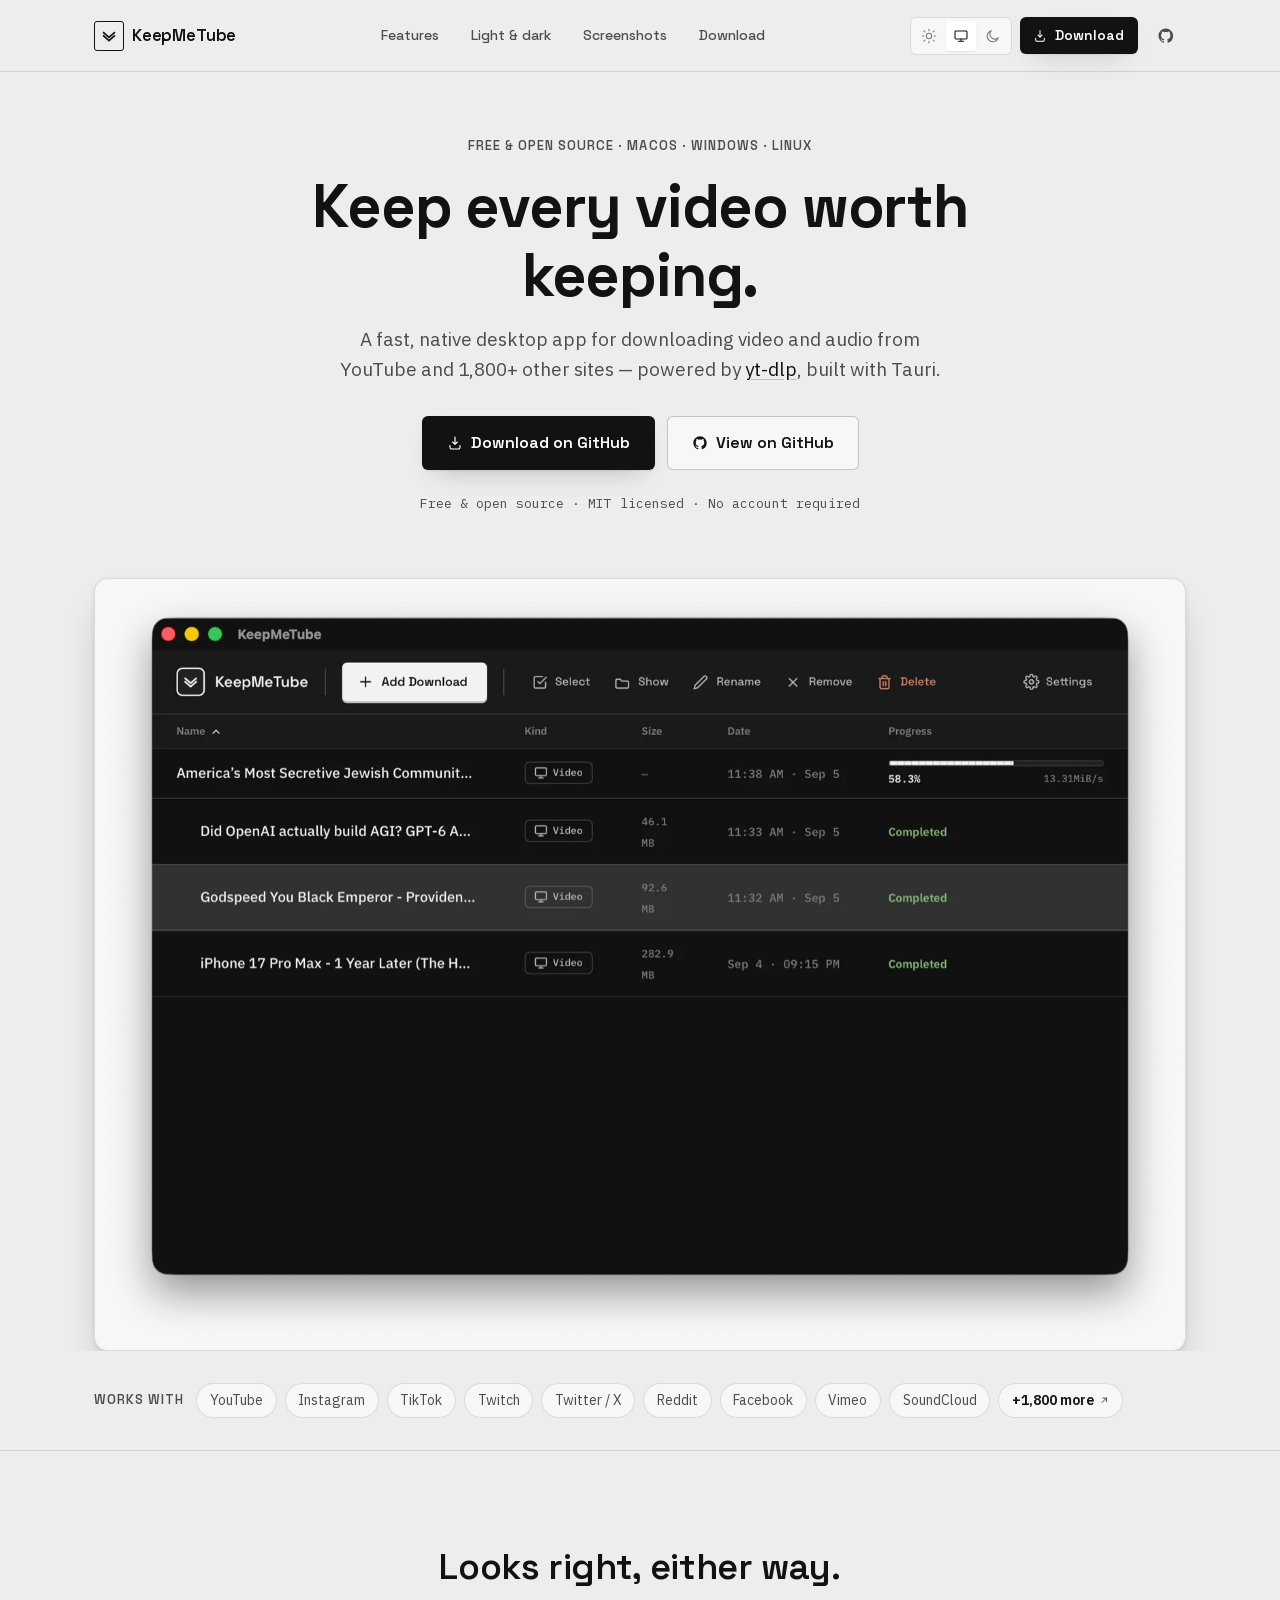
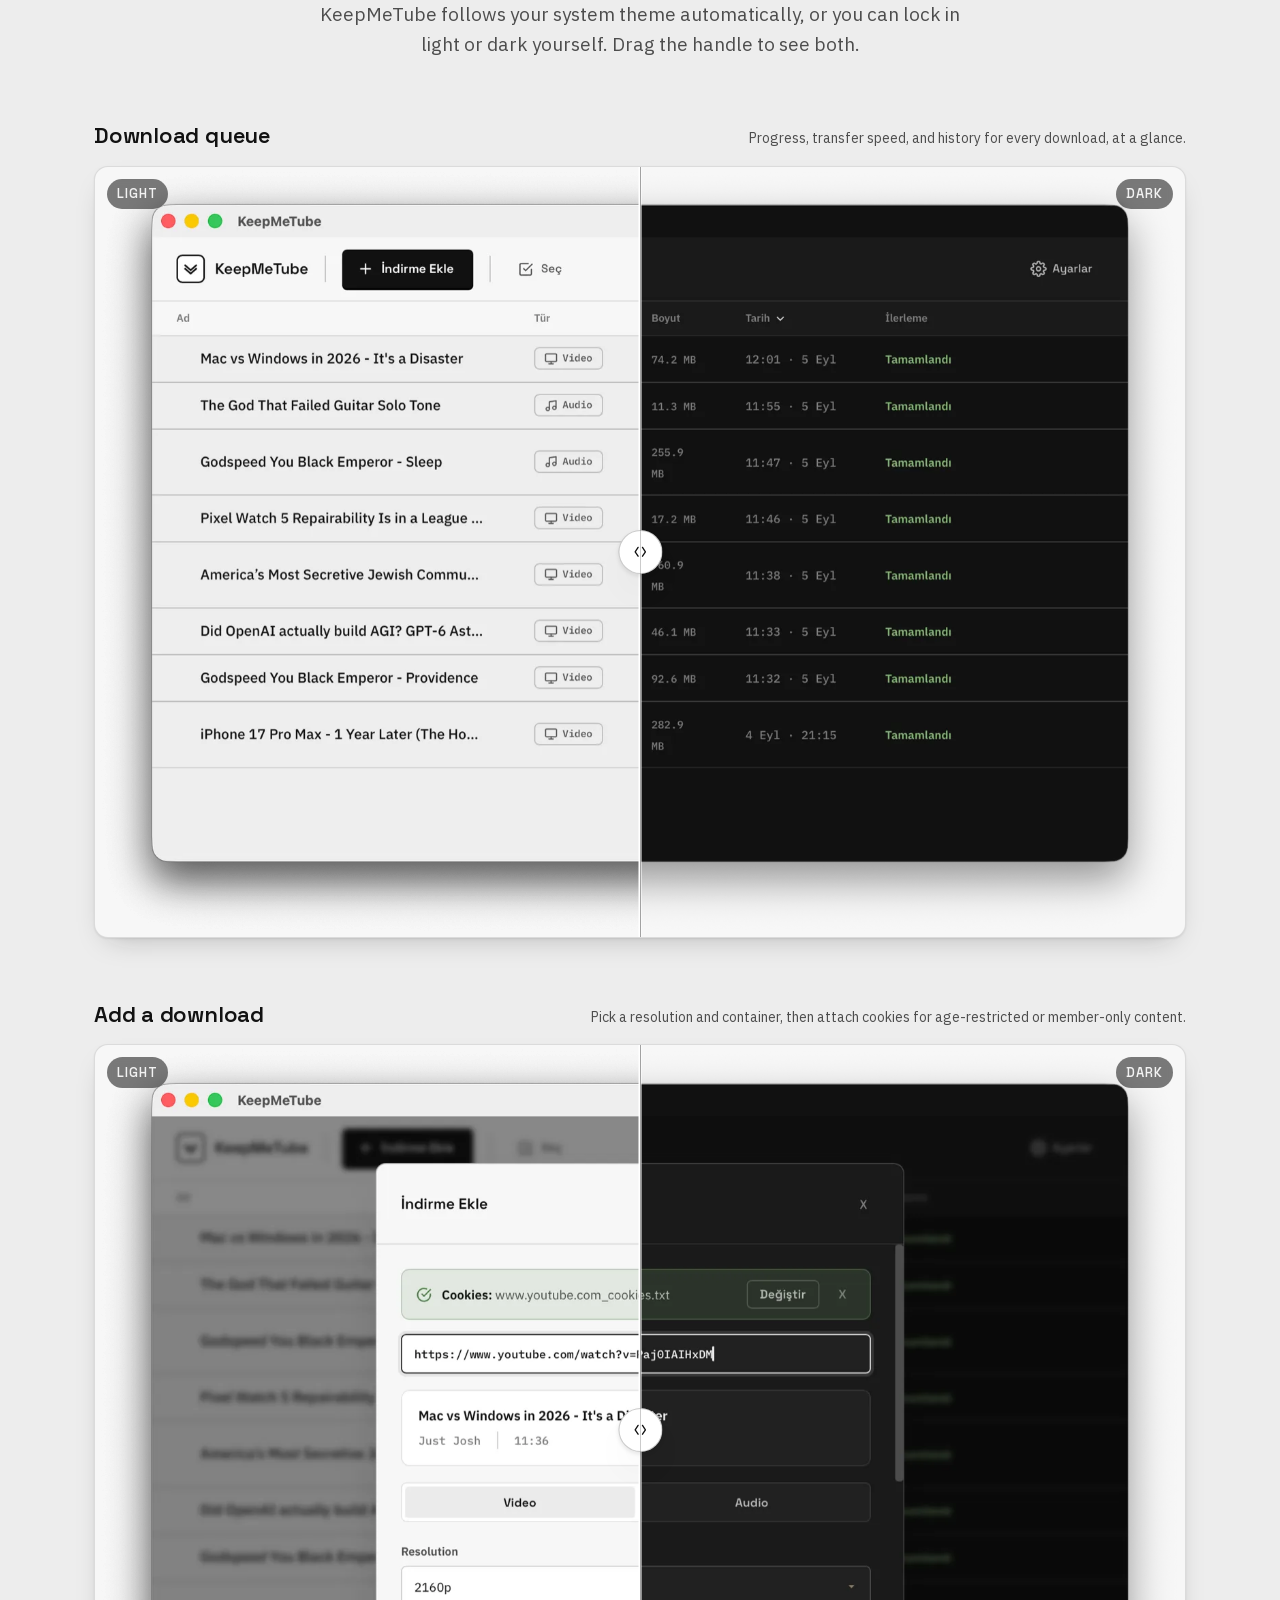
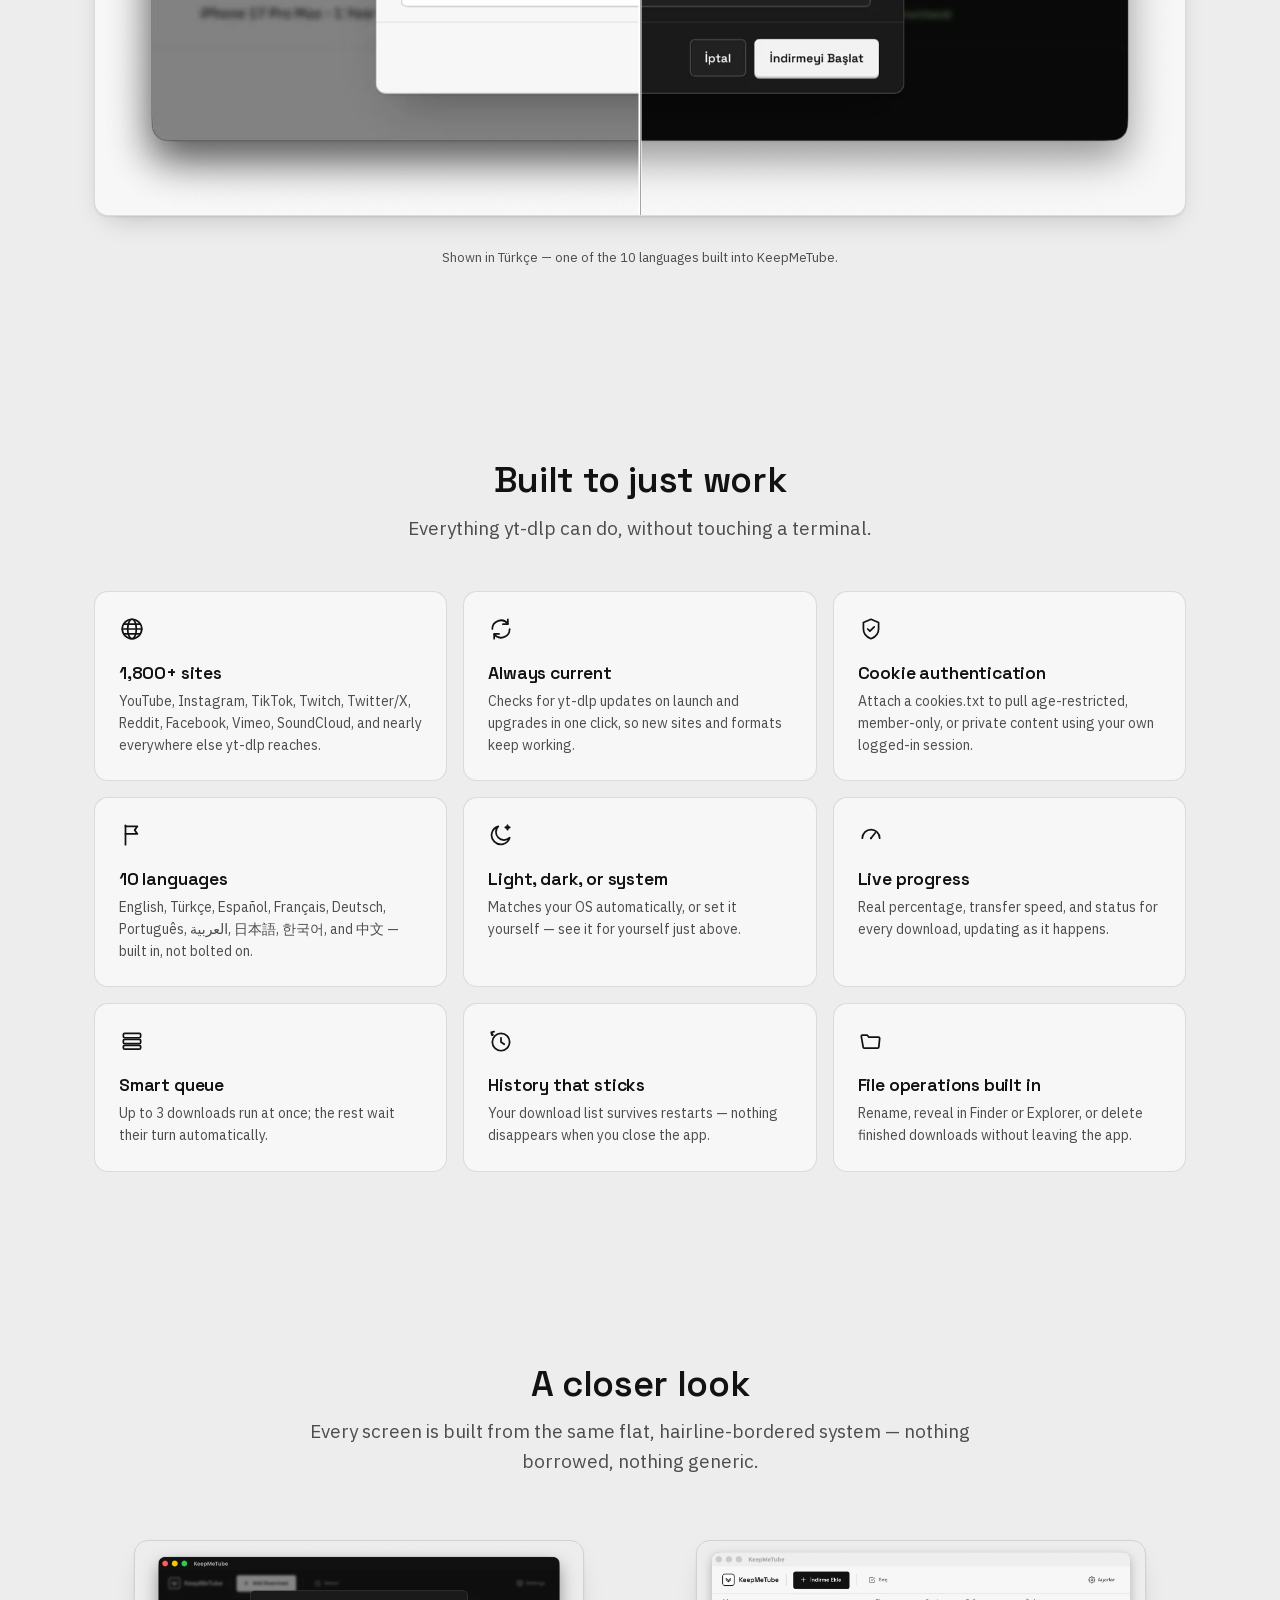
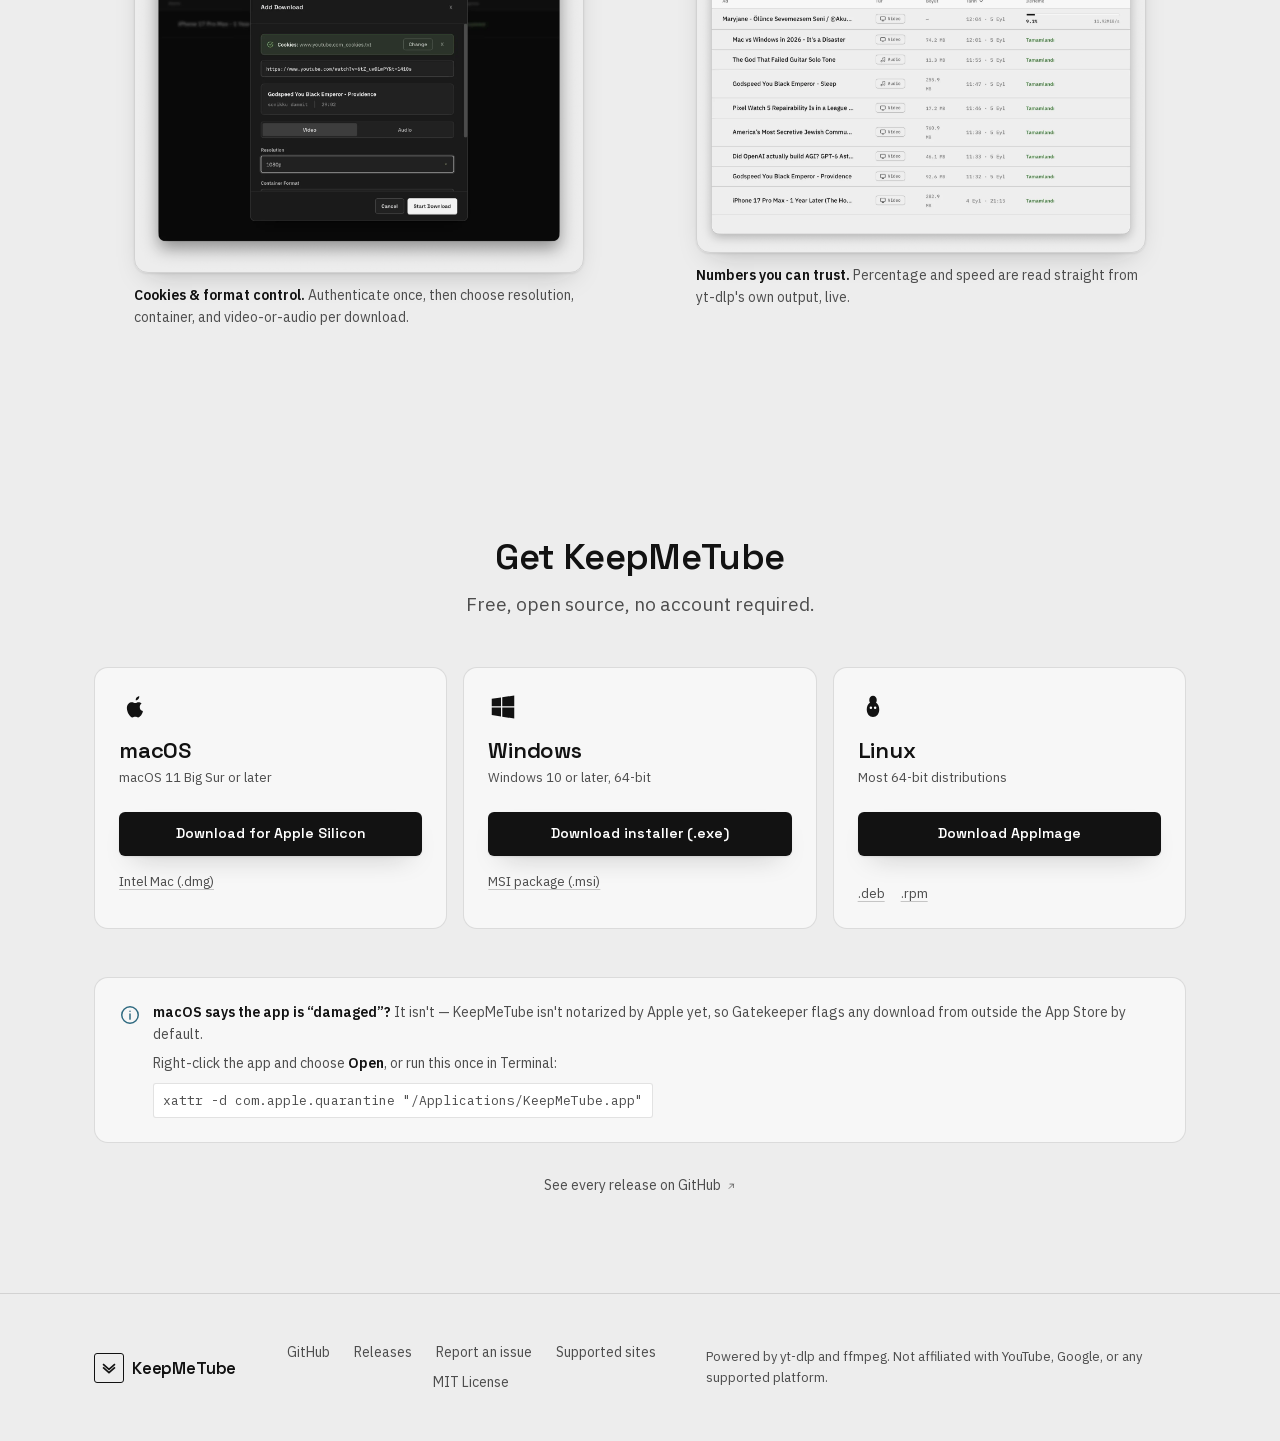
==== index.html @ d5114c1c "Initial KeepMeTube marketing site Static landing page for the KeepMeTube desktop app: interactive li" ====
<!doctype html>
<html lang="en">
<head>
<meta charset="UTF-8">
<meta name="viewport" content="width=device-width, initial-scale=1">
<title>KeepMeTube — Keep Every Video Worth Keeping</title>
<meta name="description" content="A free, open-source desktop app for downloading video and audio from YouTube and 1,800+ other sites. Fast and native on macOS, Windows, and Linux — powered by yt-dlp.">
<meta name="theme-color" content="#ededed" id="theme-color-meta">

<link rel="icon" href="favicon.svg" type="image/svg+xml">
<link rel="icon" href="assets/favicon-32.png" sizes="32x32" type="image/png">
<link rel="apple-touch-icon" href="assets/apple-touch-icon.png">

<meta property="og:title" content="KeepMeTube — Keep every video worth keeping">
<meta property="og:description" content="A free, open-source desktop app for downloading video and audio from YouTube and 1,800+ other sites. macOS, Windows, and Linux.">
<meta property="og:type" content="website">
<meta property="og:image" content="assets/screenshots/list-dark-en.png">
<meta name="twitter:card" content="summary_large_image">

<link rel="preload" href="fonts/SpaceGrotesk-variable-latin.woff2" as="font" type="font/woff2" crossorigin>
<link rel="preload" href="fonts/IBMPlexSans-variable-latin.woff2" as="font" type="font/woff2" crossorigin>
<link rel="stylesheet" href="css/fonts.css">
<link rel="stylesheet" href="css/style.css">
</head>
<body>

<svg aria-hidden="true" style="position:absolute; width:0; height:0; overflow:hidden;" xmlns="http://www.w3.org/2000/svg">
<defs>
<symbol id="icon-logo" viewBox="0 0 48 48" fill="none" stroke="currentColor" stroke-width="5" stroke-linecap="square" stroke-linejoin="miter">
  <path d="M8 14 L24 28 L40 14"/>
  <path d="M8 24 L24 38 L40 24"/>
</symbol>
<symbol id="icon-download" viewBox="0 0 24 24" fill="none" stroke="currentColor" stroke-width="1.75" stroke-linecap="round" stroke-linejoin="round">
  <path d="M12 3v11m0 0-3.5-3.5M12 14l3.5-3.5"/>
  <path d="M4.5 16v2.5A2.5 2.5 0 0 0 7 21h10a2.5 2.5 0 0 0 2.5-2.5V16"/>
</symbol>
<symbol id="icon-github" viewBox="0 0 24 24" fill="currentColor">
  <path fill-rule="evenodd" clip-rule="evenodd" d="M12 2C6.477 2 2 6.484 2 12.017c0 4.425 2.865 8.18 6.839 9.504.5.092.682-.217.682-.483 0-.237-.008-.868-.013-1.703-2.782.605-3.369-1.343-3.369-1.343-.454-1.158-1.11-1.466-1.11-1.466-.908-.62.069-.608.069-.608 1.003.07 1.531 1.032 1.531 1.032.892 1.53 2.341 1.088 2.91.833.092-.647.35-1.088.636-1.339-2.221-.253-4.555-1.113-4.555-4.951 0-1.093.39-1.988 1.029-2.688-.103-.253-.446-1.272.098-2.65 0 0 .84-.27 2.75 1.026A9.564 9.564 0 0 1 12 6.844c.85.004 1.705.115 2.504.337 1.909-1.296 2.747-1.027 2.747-1.027.546 1.379.202 2.398.1 2.651.64.7 1.028 1.595 1.028 2.688 0 3.848-2.339 4.695-4.566 4.943.359.309.678.919.678 1.852 0 1.336-.012 2.415-.012 2.743 0 .268.18.58.688.482A10.02 10.02 0 0 0 22 12.017C22 6.484 17.522 2 12 2Z"/>
</symbol>
<symbol id="icon-globe" viewBox="0 0 24 24" fill="none" stroke="currentColor" stroke-width="1.6" stroke-linecap="round">
  <circle cx="12" cy="12" r="9"/>
  <ellipse cx="12" cy="12" rx="4" ry="9"/>
  <path d="M3 12h18M4.5 7.5h15M4.5 16.5h15"/>
</symbol>
<symbol id="icon-refresh" viewBox="0 0 24 24" fill="none" stroke="currentColor" stroke-width="1.6" stroke-linecap="round" stroke-linejoin="round">
  <path d="M4 12a8 8 0 0 1 14.3-4.9"/>
  <path d="M20 12a8 8 0 0 1-14.3 4.9"/>
  <path d="M18.3 3v4.5h-4.5"/>
  <path d="M5.7 21v-4.5h4.5"/>
</symbol>
<symbol id="icon-shield" viewBox="0 0 24 24" fill="none" stroke="currentColor" stroke-width="1.6" stroke-linejoin="round" stroke-linecap="round">
  <path d="M12 3l7 3v6c0 4.5-3 7.5-7 9-4-1.5-7-4.5-7-9V6l7-3Z"/>
  <path d="M9 12l2 2 4-4"/>
</symbol>
<symbol id="icon-flag" viewBox="0 0 24 24" fill="none" stroke="currentColor" stroke-width="1.6" stroke-linecap="round" stroke-linejoin="round">
  <path d="M6 3v18"/>
  <path d="M6 4h11l-2.5 3.5L17 11H6"/>
</symbol>
<symbol id="icon-moon-stars" viewBox="0 0 24 24" fill="none" stroke="currentColor" stroke-width="1.6" stroke-linejoin="round" stroke-linecap="round">
  <path d="M20 14.5A8.5 8.5 0 1 1 9.5 4a6.5 6.5 0 0 0 10.5 10.5Z"/>
  <path d="M18 3l.6 1.4L20 5l-1.4.6L18 7l-.6-1.4L16 5l1.4-.6L18 3Z"/>
</symbol>
<symbol id="icon-gauge" viewBox="0 0 24 24" fill="none" stroke="currentColor" stroke-width="1.6" stroke-linecap="round" stroke-linejoin="round">
  <path d="M4 15a8 8 0 1 1 16 0"/>
  <path d="M12 15l4-5"/>
  <circle cx="12" cy="15" r="1" fill="currentColor" stroke="none"/>
</symbol>
<symbol id="icon-stack" viewBox="0 0 24 24" fill="none" stroke="currentColor" stroke-width="1.6" stroke-linejoin="round">
  <rect x="4" y="5" width="16" height="4" rx="1.3"/>
  <rect x="4" y="10.5" width="16" height="4" rx="1.3"/>
  <rect x="4" y="16" width="16" height="3.5" rx="1.3"/>
</symbol>
<symbol id="icon-history" viewBox="0 0 24 24" fill="none" stroke="currentColor" stroke-width="1.6" stroke-linecap="round" stroke-linejoin="round">
  <circle cx="12" cy="13" r="8"/>
  <path d="M12 9v4l3 2"/>
  <path d="M4.5 6.5 3 4m0 0 2.6-.6M3 4l.6 2.6"/>
</symbol>
<symbol id="icon-folder" viewBox="0 0 24 24" fill="none" stroke="currentColor" stroke-width="1.6" stroke-linejoin="round" stroke-linecap="round">
  <path d="M3 7.5a1 1 0 0 1 1-1h4.4l1.6 2H19a1 1 0 0 1 1 1.1l-.8 8.1a1 1 0 0 1-1 .9H5.8a1 1 0 0 1-1-.9L3 7.5Z"/>
</symbol>
<symbol id="icon-sun" viewBox="0 0 24 24" fill="none" stroke="currentColor" stroke-width="1.6" stroke-linecap="round">
  <circle cx="12" cy="12" r="4"/>
  <path d="M12 2v2.2M12 19.8V22M4.2 4.2l1.5 1.5M18.3 18.3l1.5 1.5M2 12h2.2M19.8 12H22M4.2 19.8l1.5-1.5M18.3 5.7l1.5-1.5"/>
</symbol>
<symbol id="icon-monitor" viewBox="0 0 24 24" fill="none" stroke="currentColor" stroke-width="1.6" stroke-linecap="round" stroke-linejoin="round">
  <rect x="3" y="4.5" width="18" height="12" rx="1.4"/>
  <path d="M8 20h8M12 16.5V20"/>
</symbol>
<symbol id="icon-moon" viewBox="0 0 24 24" fill="none" stroke="currentColor" stroke-width="1.6" stroke-linejoin="round">
  <path d="M20 14.5A8.5 8.5 0 1 1 9.5 4a6.5 6.5 0 0 0 10.5 10.5Z"/>
</symbol>
<symbol id="icon-menu" viewBox="0 0 24 24" fill="none" stroke="currentColor" stroke-width="1.6" stroke-linecap="round">
  <path d="M4 7h16M4 12h16M4 17h16"/>
</symbol>
<symbol id="icon-close" viewBox="0 0 24 24" fill="none" stroke="currentColor" stroke-width="1.6" stroke-linecap="round">
  <path d="M6 6l12 12M18 6 6 18"/>
</symbol>
<symbol id="icon-info" viewBox="0 0 24 24" fill="none" stroke="currentColor" stroke-width="1.6" stroke-linecap="round">
  <circle cx="12" cy="12" r="9"/>
  <path d="M12 11v5.5M12 7.8v.01"/>
</symbol>
<symbol id="icon-apple" viewBox="0 0 24 24" fill="currentColor">
  <path d="M15.6 8.1c-1 0-1.9.6-2.6.6-.7 0-1.7-.6-2.7-.6-1.9 0-4 1.6-4 4.7 0 3.5 2.6 7.5 4.4 7.5.8 0 1.2-.5 2.3-.5s1.4.5 2.3.5c1.5 0 3.8-3.1 3.8-5.1-1.6-.4-2.5-1.7-2.5-3.3 0-1.3.8-2.4 1.5-2.8-.7-.7-1.6-1-2.5-1Z"/>
  <path d="M14.1 4.4c.5-.6 1.4-1.1 2.1-1.1.1.9-.2 1.7-.7 2.3-.5.6-1.4 1.1-2.1 1-.1-.8.2-1.6.7-2.2Z"/>
</symbol>
<symbol id="icon-windows" viewBox="0 0 24 24" fill="currentColor">
  <path d="M3 5.4 10.4 4.3V11.3H3zM11.4 4.2 21 2.8V11.3H11.4zM3 12.3H10.4V19.5L3 18.4zM11.4 12.3H21V21.2L11.4 19.8Z"/>
</symbol>
<symbol id="icon-linux" viewBox="0 0 24 24" fill="currentColor">
  <path d="M12 3c-1.7 0-3 1.5-3 3.3 0 .8.2 1.5.6 2.1C8.1 9.4 7 11.5 7 14c0 3.6 2.2 6 5 6s5-2.4 5-6c0-2.5-1.1-4.6-2.6-5.6.4-.6.6-1.3.6-2.1C15 4.5 13.7 3 12 3Z"/>
  <circle cx="10.3" cy="12.6" r="1" fill="var(--bg-2)"/>
  <circle cx="13.7" cy="12.6" r="1" fill="var(--bg-2)"/>
</symbol>
<symbol id="icon-external" viewBox="0 0 24 24" fill="none" stroke="currentColor" stroke-width="1.7" stroke-linecap="round" stroke-linejoin="round">
  <path d="M7 17 17 7"/>
  <path d="M9 7h8v8"/>
</symbol>
<symbol id="icon-arrow-right" viewBox="0 0 24 24" fill="none" stroke="currentColor" stroke-width="1.7" stroke-linecap="round" stroke-linejoin="round">
  <path d="M4 12h16M13 6l6 6-6 6"/>
</symbol>
<symbol id="icon-drag" viewBox="0 0 24 24" fill="none" stroke="currentColor" stroke-width="1.8" stroke-linecap="round" stroke-linejoin="round">
  <path d="M9 6 5 12l4 6M15 6l4 6-4 6"/>
</symbol>
</defs>
</svg>

<a class="skip-link" href="#main">Skip to content</a>

<header class="site-header">
  <div class="wrap site-header__inner">
    <a href="#top" class="brand">
      <span class="logo-mark" aria-hidden="true"><svg class="icon"><use href="#icon-logo"></use></svg></span>
      <span class="brand-wordmark">KeepMeTube</span>
    </a>

    <nav class="site-nav" aria-label="Primary">
      <a href="#features">Features</a>
      <a href="#compare">Light &amp; dark</a>
      <a href="#screenshots">Screenshots</a>
      <a href="#download">Download</a>
    </nav>

    <div class="header-actions">
      <div class="theme-switch header-theme-switch" role="radiogroup" aria-label="Theme" data-theme-switch>
        <button type="button" role="radio" data-theme-choice="light" aria-label="Light theme" aria-checked="false"><svg class="icon" aria-hidden="true"><use href="#icon-sun"></use></svg></button>
        <button type="button" role="radio" data-theme-choice="system" aria-label="Match system theme" aria-checked="false"><svg class="icon" aria-hidden="true"><use href="#icon-monitor"></use></svg></button>
        <button type="button" role="radio" data-theme-choice="dark" aria-label="Dark theme" aria-checked="false"><svg class="icon" aria-hidden="true"><use href="#icon-moon"></use></svg></button>
      </div>

      <a href="https://github.com/Tetracon05/KeepMeTube/releases/latest" class="btn btn--primary btn--sm nav-download" data-download-cta>
        <svg class="icon" aria-hidden="true"><use href="#icon-download"></use></svg>
        <span>Download</span>
      </a>

      <a href="https://github.com/Tetracon05/KeepMeTube" class="icon-btn nav-github" aria-label="View source on GitHub">
        <svg class="icon" aria-hidden="true"><use href="#icon-github"></use></svg>
      </a>

      <button type="button" class="icon-btn menu-toggle" data-menu-toggle aria-expanded="false" aria-controls="mobile-nav" aria-label="Open menu">
        <svg class="icon" aria-hidden="true"><use href="#icon-menu"></use></svg>
      </button>
    </div>
  </div>
</header>

<div class="mobile-nav" id="mobile-nav" data-mobile-nav hidden>
  <a href="#features">Features</a>
  <a href="#compare">Light &amp; dark</a>
  <a href="#screenshots">Screenshots</a>
  <a href="#download">Download</a>
  <a href="https://github.com/Tetracon05/KeepMeTube">GitHub</a>
  <div class="theme-switch mobile-nav__theme-switch" role="radiogroup" aria-label="Theme" data-theme-switch>
    <button type="button" role="radio" data-theme-choice="light" aria-label="Light theme" aria-checked="false"><svg class="icon" aria-hidden="true"><use href="#icon-sun"></use></svg></button>
    <button type="button" role="radio" data-theme-choice="system" aria-label="Match system theme" aria-checked="false"><svg class="icon" aria-hidden="true"><use href="#icon-monitor"></use></svg></button>
    <button type="button" role="radio" data-theme-choice="dark" aria-label="Dark theme" aria-checked="false"><svg class="icon" aria-hidden="true"><use href="#icon-moon"></use></svg></button>
  </div>
</div>

<main id="main">

  <section class="hero" id="top">
    <div class="wrap hero__inner">
      <p class="eyebrow">Free &amp; open source · macOS · Windows · Linux</p>
      <h1>Keep every video worth keeping.</h1>
      <p class="hero__lead">A fast, native desktop app for downloading video and audio from YouTube and 1,800+ other sites — powered by <a href="https://github.com/yt-dlp/yt-dlp">yt-dlp</a>, built with Tauri.</p>
      <div class="hero__ctas">
        <a href="https://github.com/Tetracon05/KeepMeTube/releases/latest" class="btn btn--primary btn--lg" data-download-cta>
          <svg class="icon" aria-hidden="true"><use href="#icon-download"></use></svg>
          <span data-download-label>Download for Mac</span>
        </a>
        <a href="https://github.com/Tetracon05/KeepMeTube" class="btn btn--ghost btn--lg">
          <svg class="icon" aria-hidden="true"><use href="#icon-github"></use></svg>
          View on GitHub
        </a>
      </div>
      <p class="hero__meta"><span data-version-badge>Free &amp; open source</span> · MIT licensed · No account required</p>
    </div>

    <div class="hero__shot wrap">
      <figure class="shot-frame reveal">
        <picture>
          <source srcset="assets/screenshots/list-dark-en.webp" type="image/webp">
          <img src="assets/screenshots/list-dark-en.png" alt="KeepMeTube download manager showing a list of completed and in-progress downloads with size, date, and progress columns" width="1600" height="1131" loading="eager">
        </picture>
      </figure>
    </div>
  </section>

  <section class="platform-strip" aria-label="Supported platforms">
    <div class="wrap platform-strip__inner">
      <p class="platform-strip__label">Works with</p>
      <ul class="platform-pills">
        <li>YouTube</li>
        <li>Instagram</li>
        <li>TikTok</li>
        <li>Twitch</li>
        <li>Twitter&nbsp;/&nbsp;X</li>
        <li>Reddit</li>
        <li>Facebook</li>
        <li>Vimeo</li>
        <li>SoundCloud</li>
        <li><a href="https://github.com/yt-dlp/yt-dlp/blob/master/supportedsites.md">+1,800 more<svg class="icon icon--xs" aria-hidden="true"><use href="#icon-external"></use></svg></a></li>
      </ul>
    </div>
  </section>

  <section class="compare-section" id="compare">
    <div class="wrap">
      <h2>Looks right, either way.</h2>
      <p class="section-lead">KeepMeTube follows your system theme automatically, or you can lock in light or dark yourself. Drag the handle to see both.</p>

      <div class="compare-block reveal">
        <div class="compare-block__head">
          <h3>Download queue</h3>
          <p>Progress, transfer speed, and history for every download, at a glance.</p>
        </div>
        <div class="compare" data-compare>
          <div class="compare__frame" data-compare-frame style="aspect-ratio: 1600 / 1131;">
            <picture>
              <source srcset="assets/screenshots/queue-dark.webp" type="image/webp">
              <img class="compare__img" src="assets/screenshots/queue-dark.png" alt="KeepMeTube download queue in dark mode" width="1600" height="1131" loading="lazy">
            </picture>
            <picture>
              <source srcset="assets/screenshots/queue-light.webp" type="image/webp">
              <img class="compare__img compare__img--top" src="assets/screenshots/queue-light.png" alt="The same download queue in light mode" width="1600" height="1131" loading="lazy">
            </picture>
            <span class="compare__tag compare__tag--left" aria-hidden="true">Light</span>
            <span class="compare__tag compare__tag--right" aria-hidden="true">Dark</span>
            <div class="compare__handle" data-compare-handle role="slider" tabindex="0"
                 aria-label="Drag to compare light and dark mode for the download queue"
                 aria-valuemin="0" aria-valuemax="100" aria-valuenow="50" aria-orientation="horizontal">
              <span class="compare__grip"><svg class="icon" aria-hidden="true"><use href="#icon-drag"></use></svg></span>
            </div>
          </div>
        </div>
      </div>

      <div class="compare-block reveal">
        <div class="compare-block__head">
          <h3>Add a download</h3>
          <p>Pick a resolution and container, then attach cookies for age-restricted or member-only content.</p>
        </div>
        <div class="compare" data-compare>
          <div class="compare__frame" data-compare-frame style="aspect-ratio: 1600 / 1131;">
            <picture>
              <source srcset="assets/screenshots/modal-dark.webp" type="image/webp">
              <img class="compare__img" src="assets/screenshots/modal-dark.png" alt="KeepMeTube add-download dialog in dark mode, with cookie authentication and resolution controls" width="1600" height="1131" loading="lazy">
            </picture>
            <picture>
              <source srcset="assets/screenshots/modal-light.webp" type="image/webp">
              <img class="compare__img compare__img--top" src="assets/screenshots/modal-light.png" alt="The same add-download dialog in light mode" width="1600" height="1131" loading="lazy">
            </picture>
            <span class="compare__tag compare__tag--left" aria-hidden="true">Light</span>
            <span class="compare__tag compare__tag--right" aria-hidden="true">Dark</span>
            <div class="compare__handle" data-compare-handle role="slider" tabindex="0"
                 aria-label="Drag to compare light and dark mode for the add-download dialog"
                 aria-valuemin="0" aria-valuemax="100" aria-valuenow="50" aria-orientation="horizontal">
              <span class="compare__grip"><svg class="icon" aria-hidden="true"><use href="#icon-drag"></use></svg></span>
            </div>
          </div>
        </div>
      </div>

      <p class="compare-note">Shown in Türkçe — one of the 10 languages built into KeepMeTube.</p>
    </div>
  </section>

  <section class="features" id="features">
    <div class="wrap">
      <h2>Built to just work</h2>
      <p class="section-lead">Everything yt-dlp can do, without touching a terminal.</p>

      <ul class="feature-grid">
        <li class="feature-card">
          <svg class="icon icon--feature" aria-hidden="true"><use href="#icon-globe"></use></svg>
          <h3>1,800+ sites</h3>
          <p>YouTube, Instagram, TikTok, Twitch, Twitter/X, Reddit, Facebook, Vimeo, SoundCloud, and nearly everywhere else yt-dlp reaches.</p>
        </li>
        <li class="feature-card">
          <svg class="icon icon--feature" aria-hidden="true"><use href="#icon-refresh"></use></svg>
          <h3>Always current</h3>
          <p>Checks for yt-dlp updates on launch and upgrades in one click, so new sites and formats keep working.</p>
        </li>
        <li class="feature-card">
          <svg class="icon icon--feature" aria-hidden="true"><use href="#icon-shield"></use></svg>
          <h3>Cookie authentication</h3>
          <p>Attach a cookies.txt to pull age-restricted, member-only, or private content using your own logged-in session.</p>
        </li>
        <li class="feature-card">
          <svg class="icon icon--feature" aria-hidden="true"><use href="#icon-flag"></use></svg>
          <h3>10 languages</h3>
          <p>English, Türkçe, Español, Français, Deutsch, Português, العربية, 日本語, 한국어, and 中文 — built in, not bolted on.</p>
        </li>
        <li class="feature-card">
          <svg class="icon icon--feature" aria-hidden="true"><use href="#icon-moon-stars"></use></svg>
          <h3>Light, dark, or system</h3>
          <p>Matches your OS automatically, or set it yourself — see it for yourself just above.</p>
        </li>
        <li class="feature-card">
          <svg class="icon icon--feature" aria-hidden="true"><use href="#icon-gauge"></use></svg>
          <h3>Live progress</h3>
          <p>Real percentage, transfer speed, and status for every download, updating as it happens.</p>
        </li>
        <li class="feature-card">
          <svg class="icon icon--feature" aria-hidden="true"><use href="#icon-stack"></use></svg>
          <h3>Smart queue</h3>
          <p>Up to 3 downloads run at once; the rest wait their turn automatically.</p>
        </li>
        <li class="feature-card">
          <svg class="icon icon--feature" aria-hidden="true"><use href="#icon-history"></use></svg>
          <h3>History that sticks</h3>
          <p>Your download list survives restarts — nothing disappears when you close the app.</p>
        </li>
        <li class="feature-card">
          <svg class="icon icon--feature" aria-hidden="true"><use href="#icon-folder"></use></svg>
          <h3>File operations built in</h3>
          <p>Rename, reveal in Finder or Explorer, or delete finished downloads without leaving the app.</p>
        </li>
      </ul>
    </div>
  </section>

  <section class="showcase" id="screenshots">
    <div class="wrap">
      <h2>A closer look</h2>
      <p class="section-lead">Every screen is built from the same flat, hairline-bordered system — nothing borrowed, nothing generic.</p>

      <div class="showcase-grid">
        <figure class="showcase-item reveal">
          <picture>
            <source srcset="assets/screenshots/modal-dark-en.webp" type="image/webp">
            <img src="assets/screenshots/modal-dark-en.png" alt="Add Download dialog in English and dark mode, showing a connected cookies.txt file and a 1080p resolution selector" width="1600" height="1183" loading="lazy">
          </picture>
          <figcaption><strong>Cookies &amp; format control.</strong> Authenticate once, then choose resolution, container, and video-or-audio per download.</figcaption>
        </figure>
        <figure class="showcase-item reveal">
          <picture>
            <source srcset="assets/screenshots/progress-light.webp" type="image/webp">
            <img src="assets/screenshots/progress-light.png" alt="Download list in light mode with an active download at 9.1 percent and a transfer speed of 11.92 MiB per second" width="1600" height="1111" loading="lazy">
          </picture>
          <figcaption><strong>Numbers you can trust.</strong> Percentage and speed are read straight from yt-dlp's own output, live.</figcaption>
        </figure>
      </div>
    </div>
  </section>

  <section class="download" id="download">
    <div class="wrap">
      <h2>Get KeepMeTube</h2>
      <p class="section-lead"><span data-version-badge-2>Free, open source, no account required.</span></p>

      <div class="platform-cards">
        <div class="platform-card">
          <svg class="icon icon--platform" aria-hidden="true"><use href="#icon-apple"></use></svg>
          <h3>macOS</h3>
          <p class="platform-card__req">macOS 11 Big Sur or later</p>
          <a class="btn btn--primary" data-asset="mac-primary" href="https://github.com/Tetracon05/KeepMeTube/releases/latest">
            <span data-asset-label>Download for Apple Silicon</span>
          </a>
          <a class="platform-card__alt" data-asset="mac-secondary" href="https://github.com/Tetracon05/KeepMeTube/releases/latest">Intel Mac (.dmg)</a>
        </div>

        <div class="platform-card">
          <svg class="icon icon--platform" aria-hidden="true"><use href="#icon-windows"></use></svg>
          <h3>Windows</h3>
          <p class="platform-card__req">Windows 10 or later, 64-bit</p>
          <a class="btn btn--primary" data-asset="win-primary" href="https://github.com/Tetracon05/KeepMeTube/releases/latest">
            <span data-asset-label>Download installer (.exe)</span>
          </a>
          <a class="platform-card__alt" data-asset="win-secondary" href="https://github.com/Tetracon05/KeepMeTube/releases/latest">MSI package (.msi)</a>
        </div>

        <div class="platform-card">
          <svg class="icon icon--platform" aria-hidden="true"><use href="#icon-linux"></use></svg>
          <h3>Linux</h3>
          <p class="platform-card__req">Most 64-bit distributions</p>
          <a class="btn btn--primary" data-asset="linux-primary" href="https://github.com/Tetracon05/KeepMeTube/releases/latest">
            <span data-asset-label>Download AppImage</span>
          </a>
          <span class="platform-card__alt-row">
            <a class="platform-card__alt" data-asset="linux-secondary" href="https://github.com/Tetracon05/KeepMeTube/releases/latest">.deb</a>
            <a class="platform-card__alt" data-asset="linux-tertiary" href="https://github.com/Tetracon05/KeepMeTube/releases/latest">.rpm</a>
          </span>
        </div>
      </div>

      <div class="callout">
        <svg class="icon" aria-hidden="true"><use href="#icon-info"></use></svg>
        <div>
          <p><strong>macOS says the app is “damaged”?</strong> It isn't — KeepMeTube isn't notarized by Apple yet, so Gatekeeper flags any download from outside the App Store by default.</p>
          <p>Right-click the app and choose <strong>Open</strong>, or run this once in Terminal:</p>
          <code>xattr -d com.apple.quarantine "/Applications/KeepMeTube.app"</code>
        </div>
      </div>

      <p class="download-fallback"><a href="https://github.com/Tetracon05/KeepMeTube/releases">See every release on GitHub<svg class="icon icon--xs" aria-hidden="true"><use href="#icon-external"></use></svg></a></p>
    </div>
  </section>

</main>

<footer class="site-footer">
  <div class="wrap footer__inner">
    <a href="#top" class="brand footer__brand">
      <span class="logo-mark" aria-hidden="true"><svg class="icon"><use href="#icon-logo"></use></svg></span>
      <span class="brand-wordmark">KeepMeTube</span>
    </a>
    <nav class="footer__links" aria-label="Footer">
      <a href="https://github.com/Tetracon05/KeepMeTube">GitHub</a>
      <a href="https://github.com/Tetracon05/KeepMeTube/releases">Releases</a>
      <a href="https://github.com/Tetracon05/KeepMeTube/issues">Report an issue</a>
      <a href="https://github.com/yt-dlp/yt-dlp/blob/master/supportedsites.md">Supported sites</a>
      <a href="https://github.com/Tetracon05/KeepMeTube/blob/main/LICENSE">MIT License</a>
    </nav>
    <p class="footer__fine">Powered by yt-dlp and ffmpeg. Not affiliated with YouTube, Google, or any supported platform.</p>
  </div>
</footer>

<script src="js/main.js"></script>
</body>
</html>
---- css/fonts.css ----
@font-face {
  font-family: 'Space Grotesk';
  font-style: normal;
  font-weight: 500;
  font-display: swap;
  src: url('../fonts/SpaceGrotesk-variable-latin-ext.woff2') format('woff2');
  unicode-range: U+0100-02BA, U+02BD-02C5, U+02C7-02CC, U+02CE-02D7, U+02DD-02FF, U+0304, U+0308, U+0329, U+1D00-1DBF, U+1E00-1E9F, U+1EF2-1EFF, U+2020, U+20A0-20AB, U+20AD-20C0, U+2113, U+2C60-2C7F, U+A720-A7FF;
}

@font-face {
  font-family: 'Space Grotesk';
  font-style: normal;
  font-weight: 500;
  font-display: swap;
  src: url('../fonts/SpaceGrotesk-variable-latin.woff2') format('woff2');
  unicode-range: U+0000-00FF, U+0131, U+0152-0153, U+02BB-02BC, U+02C6, U+02DA, U+02DC, U+0304, U+0308, U+0329, U+2000-206F, U+20AC, U+2122, U+2191, U+2193, U+2212, U+2215, U+FEFF, U+FFFD;
}

@font-face {
  font-family: 'Space Grotesk';
  font-style: normal;
  font-weight: 600;
  font-display: swap;
  src: url('../fonts/SpaceGrotesk-variable-latin-ext.woff2') format('woff2');
  unicode-range: U+0100-02BA, U+02BD-02C5, U+02C7-02CC, U+02CE-02D7, U+02DD-02FF, U+0304, U+0308, U+0329, U+1D00-1DBF, U+1E00-1E9F, U+1EF2-1EFF, U+2020, U+20A0-20AB, U+20AD-20C0, U+2113, U+2C60-2C7F, U+A720-A7FF;
}

@font-face {
  font-family: 'Space Grotesk';
  font-style: normal;
  font-weight: 600;
  font-display: swap;
  src: url('../fonts/SpaceGrotesk-variable-latin.woff2') format('woff2');
  unicode-range: U+0000-00FF, U+0131, U+0152-0153, U+02BB-02BC, U+02C6, U+02DA, U+02DC, U+0304, U+0308, U+0329, U+2000-206F, U+20AC, U+2122, U+2191, U+2193, U+2212, U+2215, U+FEFF, U+FFFD;
}

@font-face {
  font-family: 'Space Grotesk';
  font-style: normal;
  font-weight: 700;
  font-display: swap;
  src: url('../fonts/SpaceGrotesk-variable-latin-ext.woff2') format('woff2');
  unicode-range: U+0100-02BA, U+02BD-02C5, U+02C7-02CC, U+02CE-02D7, U+02DD-02FF, U+0304, U+0308, U+0329, U+1D00-1DBF, U+1E00-1E9F, U+1EF2-1EFF, U+2020, U+20A0-20AB, U+20AD-20C0, U+2113, U+2C60-2C7F, U+A720-A7FF;
}

@font-face {
  font-family: 'Space Grotesk';
  font-style: normal;
  font-weight: 700;
  font-display: swap;
  src: url('../fonts/SpaceGrotesk-variable-latin.woff2') format('woff2');
  unicode-range: U+0000-00FF, U+0131, U+0152-0153, U+02BB-02BC, U+02C6, U+02DA, U+02DC, U+0304, U+0308, U+0329, U+2000-206F, U+20AC, U+2122, U+2191, U+2193, U+2212, U+2215, U+FEFF, U+FFFD;
}

@font-face {
  font-family: 'IBM Plex Sans';
  font-style: normal;
  font-weight: 400;
  font-display: swap;
  src: url('../fonts/IBMPlexSans-variable-latin-ext.woff2') format('woff2');
  unicode-range: U+0100-02BA, U+02BD-02C5, U+02C7-02CC, U+02CE-02D7, U+02DD-02FF, U+0304, U+0308, U+0329, U+1D00-1DBF, U+1E00-1E9F, U+1EF2-1EFF, U+2020, U+20A0-20AB, U+20AD-20C0, U+2113, U+2C60-2C7F, U+A720-A7FF;
}

@font-face {
  font-family: 'IBM Plex Sans';
  font-style: normal;
  font-weight: 400;
  font-display: swap;
  src: url('../fonts/IBMPlexSans-variable-latin.woff2') format('woff2');
  unicode-range: U+0000-00FF, U+0131, U+0152-0153, U+02BB-02BC, U+02C6, U+02DA, U+02DC, U+0304, U+0308, U+0329, U+2000-206F, U+20AC, U+2122, U+2191, U+2193, U+2212, U+2215, U+FEFF, U+FFFD;
}

@font-face {
  font-family: 'IBM Plex Sans';
  font-style: normal;
  font-weight: 500;
  font-display: swap;
  src: url('../fonts/IBMPlexSans-variable-latin-ext.woff2') format('woff2');
  unicode-range: U+0100-02BA, U+02BD-02C5, U+02C7-02CC, U+02CE-02D7, U+02DD-02FF, U+0304, U+0308, U+0329, U+1D00-1DBF, U+1E00-1E9F, U+1EF2-1EFF, U+2020, U+20A0-20AB, U+20AD-20C0, U+2113, U+2C60-2C7F, U+A720-A7FF;
}

@font-face {
  font-family: 'IBM Plex Sans';
  font-style: normal;
  font-weight: 500;
  font-display: swap;
  src: url('../fonts/IBMPlexSans-variable-latin.woff2') format('woff2');
  unicode-range: U+0000-00FF, U+0131, U+0152-0153, U+02BB-02BC, U+02C6, U+02DA, U+02DC, U+0304, U+0308, U+0329, U+2000-206F, U+20AC, U+2122, U+2191, U+2193, U+2212, U+2215, U+FEFF, U+FFFD;
}

@font-face {
  font-family: 'IBM Plex Sans';
  font-style: normal;
  font-weight: 600;
  font-display: swap;
  src: url('../fonts/IBMPlexSans-variable-latin-ext.woff2') format('woff2');
  unicode-range: U+0100-02BA, U+02BD-02C5, U+02C7-02CC, U+02CE-02D7, U+02DD-02FF, U+0304, U+0308, U+0329, U+1D00-1DBF, U+1E00-1E9F, U+1EF2-1EFF, U+2020, U+20A0-20AB, U+20AD-20C0, U+2113, U+2C60-2C7F, U+A720-A7FF;
}

@font-face {
  font-family: 'IBM Plex Sans';
  font-style: normal;
  font-weight: 600;
  font-display: swap;
  src: url('../fonts/IBMPlexSans-variable-latin.woff2') format('woff2');
  unicode-range: U+0000-00FF, U+0131, U+0152-0153, U+02BB-02BC, U+02C6, U+02DA, U+02DC, U+0304, U+0308, U+0329, U+2000-206F, U+20AC, U+2122, U+2191, U+2193, U+2212, U+2215, U+FEFF, U+FFFD;
}

@font-face {
  font-family: 'IBM Plex Mono';
  font-style: normal;
  font-weight: 400;
  font-display: swap;
  src: url('../fonts/IBMPlexMono-400-latin-ext.woff2') format('woff2');
  unicode-range: U+0100-02BA, U+02BD-02C5, U+02C7-02CC, U+02CE-02D7, U+02DD-02FF, U+0304, U+0308, U+0329, U+1D00-1DBF, U+1E00-1E9F, U+1EF2-1EFF, U+2020, U+20A0-20AB, U+20AD-20C0, U+2113, U+2C60-2C7F, U+A720-A7FF;
}

@font-face {
  font-family: 'IBM Plex Mono';
  font-style: normal;
  font-weight: 400;
  font-display: swap;
  src: url('../fonts/IBMPlexMono-400-latin.woff2') format('woff2');
  unicode-range: U+0000-00FF, U+0131, U+0152-0153, U+02BB-02BC, U+02C6, U+02DA, U+02DC, U+0304, U+0308, U+0329, U+2000-206F, U+20AC, U+2122, U+2191, U+2193, U+2212, U+2215, U+FEFF, U+FFFD;
}

@font-face {
  font-family: 'IBM Plex Mono';
  font-style: normal;
  font-weight: 500;
  font-display: swap;
  src: url('../fonts/IBMPlexMono-500-latin-ext.woff2') format('woff2');
  unicode-range: U+0100-02BA, U+02BD-02C5, U+02C7-02CC, U+02CE-02D7, U+02DD-02FF, U+0304, U+0308, U+0329, U+1D00-1DBF, U+1E00-1E9F, U+1EF2-1EFF, U+2020, U+20A0-20AB, U+20AD-20C0, U+2113, U+2C60-2C7F, U+A720-A7FF;
}

@font-face {
  font-family: 'IBM Plex Mono';
  font-style: normal;
  font-weight: 500;
  font-display: swap;
  src: url('../fonts/IBMPlexMono-500-latin.woff2') format('woff2');
  unicode-range: U+0000-00FF, U+0131, U+0152-0153, U+02BB-02BC, U+02C6, U+02DA, U+02DC, U+0304, U+0308, U+0329, U+2000-206F, U+20AC, U+2122, U+2191, U+2193, U+2212, U+2215, U+FEFF, U+FFFD;
}

@font-face {
  font-family: 'IBM Plex Mono';
  font-style: normal;
  font-weight: 600;
  font-display: swap;
  src: url('../fonts/IBMPlexMono-600-latin-ext.woff2') format('woff2');
  unicode-range: U+0100-02BA, U+02BD-02C5, U+02C7-02CC, U+02CE-02D7, U+02DD-02FF, U+0304, U+0308, U+0329, U+1D00-1DBF, U+1E00-1E9F, U+1EF2-1EFF, U+2020, U+20A0-20AB, U+20AD-20C0, U+2113, U+2C60-2C7F, U+A720-A7FF;
}

@font-face {
  font-family: 'IBM Plex Mono';
  font-style: normal;
  font-weight: 600;
  font-display: swap;
  src: url('../fonts/IBMPlexMono-600-latin.woff2') format('woff2');
  unicode-range: U+0000-00FF, U+0131, U+0152-0153, U+02BB-02BC, U+02C6, U+02DA, U+02DC, U+0304, U+0308, U+0329, U+2000-206F, U+20AC, U+2122, U+2191, U+2193, U+2212, U+2215, U+FEFF, U+FFFD;
}
---- css/style.css ----
/* ==========================================================================
   Tokens
   ========================================================================== */
:root {
  --bg-0: #ededed;
  --bg-1: #f7f7f7;
  --bg-2: #ffffff;
  --ink-0: #121212;
  --ink-1: #4d4d4d;
  --ink-2: #7c7c7c;
  --border: rgba(18, 18, 18, 0.12);
  --border-strong: rgba(18, 18, 18, 0.22);

  --btn-primary-bg: #121212;
  --btn-primary-bg-hover: #000000;
  --btn-primary-text: #ffffff;

  --moss: #3f7a3a;
  --rust: #a23c26;
  --sky: #2f6a80;

  --shadow-card: 0 1px 2px rgba(18, 18, 18, 0.08), 0 12px 28px -14px rgba(18, 18, 18, 0.28);
  --shadow-pop: 0 2px 4px rgba(18, 18, 18, 0.1), 0 20px 40px -16px rgba(18, 18, 18, 0.32);

  --radius-xs: 3px;
  --radius-sm: 6px;
  --radius-md: 9px;
  --radius-lg: 14px;

  --sp-1: 4px;
  --sp-2: 8px;
  --sp-3: 12px;
  --sp-4: 16px;
  --sp-5: 24px;
  --sp-6: 32px;
  --sp-7: 48px;
  --sp-8: 64px;
  --sp-9: 96px;
  --sp-10: 128px;

  --font-display: 'Space Grotesk', 'IBM Plex Sans', system-ui, sans-serif;
  --font-body: 'IBM Plex Sans', system-ui, sans-serif;
  --font-mono: 'IBM Plex Mono', ui-monospace, 'SF Mono', Menlo, monospace;

  --fs-h1: clamp(2.25rem, 1.65rem + 2.6vw, 3.75rem);
  --fs-h2: clamp(1.75rem, 1.5rem + 1.1vw, 2.25rem);
  --fs-h3: 1.375rem;
  --fs-lead: clamp(1.0625rem, 1rem + 0.3vw, 1.1875rem);
  --fs-body: 1rem;
  --fs-sm: 0.875rem;
  --fs-xs: 0.8125rem;

  --header-h: 72px;
  --container: 1140px;

  --ease-out: cubic-bezier(0.16, 1, 0.3, 1);
  --dur-fast: 150ms;
  --dur-base: 300ms;

  color-scheme: light;
}

@media (prefers-color-scheme: dark) {
  :root:not([data-theme="light"]) {
    --bg-0: #111111;
    --bg-1: #1a1a1a;
    --bg-2: #212121;
    --ink-0: #f2f2f2;
    --ink-1: #b8b8b8;
    --ink-2: #7d7d7d;
    --border: rgba(242, 242, 242, 0.12);
    --border-strong: rgba(242, 242, 242, 0.22);

    --btn-primary-bg: #f2f2f2;
    --btn-primary-bg-hover: #ffffff;
    --btn-primary-text: #121212;

    --moss: #86b976;
    --rust: #dd8265;
    --sky: #86bdd2;

    --shadow-card: 0 1px 2px rgba(0, 0, 0, 0.4), 0 12px 28px -14px rgba(0, 0, 0, 0.6);
    --shadow-pop: 0 2px 4px rgba(0, 0, 0, 0.45), 0 20px 40px -16px rgba(0, 0, 0, 0.7);
    color-scheme: dark;
  }
}

:root[data-theme="dark"] {
  --bg-0: #111111;
  --bg-1: #1a1a1a;
  --bg-2: #212121;
  --ink-0: #f2f2f2;
  --ink-1: #b8b8b8;
  --ink-2: #7d7d7d;
  --border: rgba(242, 242, 242, 0.12);
  --border-strong: rgba(242, 242, 242, 0.22);

  --btn-primary-bg: #f2f2f2;
  --btn-primary-bg-hover: #ffffff;
  --btn-primary-text: #121212;

  --moss: #86b976;
  --rust: #dd8265;
  --sky: #86bdd2;

  --shadow-card: 0 1px 2px rgba(0, 0, 0, 0.4), 0 12px 28px -14px rgba(0, 0, 0, 0.6);
  --shadow-pop: 0 2px 4px rgba(0, 0, 0, 0.45), 0 20px 40px -16px rgba(0, 0, 0, 0.7);
  color-scheme: dark;
}

/* ==========================================================================
   Reset / base
   ========================================================================== */
*, *::before, *::after { box-sizing: border-box; }
html { -webkit-text-size-adjust: 100%; }

body {
  margin: 0;
  background: var(--bg-0);
  color: var(--ink-0);
  font-family: var(--font-body);
  font-size: var(--fs-body);
  line-height: 1.55;
  -webkit-font-smoothing: antialiased;
}

img { max-width: 100%; height: auto; display: block; }
a { color: inherit; }
ul { list-style: none; margin: 0; padding: 0; }
button { font: inherit; color: inherit; background: none; border: none; }
code { font-family: var(--font-mono); }

h1, h2, h3 {
  font-family: var(--font-display);
  font-weight: 600;
  line-height: 1.15;
  letter-spacing: -0.01em;
  margin: 0;
  color: var(--ink-0);
}
h1 { font-size: var(--fs-h1); font-weight: 700; letter-spacing: -0.02em; }
h2 { font-size: var(--fs-h2); }
h3 { font-size: var(--fs-h3); }
p { margin: 0; }

.wrap {
  max-width: var(--container);
  margin-inline: auto;
  padding-inline: var(--sp-5);
}

section[id] { scroll-margin-top: calc(var(--header-h) + var(--sp-4)); }

.skip-link {
  position: absolute;
  left: var(--sp-3);
  top: -60px;
  background: var(--btn-primary-bg);
  color: var(--btn-primary-text);
  padding: var(--sp-2) var(--sp-4);
  border-radius: var(--radius-sm);
  z-index: 200;
  transition: top var(--dur-fast) var(--ease-out);
  font-family: var(--font-display);
  font-weight: 600;
  text-decoration: none;
}
.skip-link:focus { top: var(--sp-3); }

:focus-visible {
  outline: 2px solid var(--sky);
  outline-offset: 2px;
  border-radius: var(--radius-xs);
}

.icon { width: 1em; height: 1em; display: inline-block; vertical-align: -0.125em; }
.icon--xs { width: 0.75em; height: 0.75em; margin-inline-start: 0.35em; }

@media (prefers-reduced-motion: reduce) {
  *, *::before, *::after {
    animation-duration: 0.001ms !important;
    animation-iteration-count: 1 !important;
    transition-duration: 0.001ms !important;
    scroll-behavior: auto !important;
  }
}
@media (prefers-reduced-motion: no-preference) {
  html { scroll-behavior: smooth; }
}

/* ==========================================================================
   Buttons
   ========================================================================== */
.btn {
  display: inline-flex;
  align-items: center;
  justify-content: center;
  gap: var(--sp-2);
  font-family: var(--font-display);
  font-weight: 600;
  font-size: var(--fs-sm);
  text-decoration: none;
  border-radius: var(--radius-sm);
  padding: 0.7em 1.15em;
  min-height: 44px;
  cursor: pointer;
  border: 1px solid transparent;
  transition: background-color var(--dur-fast) var(--ease-out), border-color var(--dur-fast) var(--ease-out), transform var(--dur-fast) var(--ease-out);
  white-space: nowrap;
}
.btn:active { transform: translateY(1px); }
.btn--primary {
  background: var(--btn-primary-bg);
  color: var(--btn-primary-text);
  box-shadow: var(--shadow-card);
}
.btn--primary:hover { background: var(--btn-primary-bg-hover); }
.btn--ghost {
  background: var(--bg-1);
  color: var(--ink-0);
  border-color: var(--border-strong);
}
.btn--ghost:hover { background: var(--bg-2); border-color: var(--ink-2); }
.btn--lg { padding: 0.85em 1.5em; font-size: var(--fs-body); width: 100%; }
.btn--sm { padding: 0.5em 0.9em; min-height: 36px; }

@media (min-width: 560px) {
  .btn--lg { width: auto; }
}

.icon-btn {
  display: inline-flex;
  align-items: center;
  justify-content: center;
  width: 40px;
  height: 40px;
  border-radius: var(--radius-sm);
  font-size: 1.1rem;
  color: var(--ink-1);
  transition: background-color var(--dur-fast) var(--ease-out), color var(--dur-fast) var(--ease-out);
}
.icon-btn:hover { background: var(--bg-1); color: var(--ink-0); }

/* ==========================================================================
   Header
   ========================================================================== */
.site-header {
  position: sticky;
  top: 0;
  z-index: 100;
  height: var(--header-h);
  display: flex;
  align-items: center;
  background: color-mix(in srgb, var(--bg-0) 88%, transparent);
  backdrop-filter: blur(10px);
  -webkit-backdrop-filter: blur(10px);
  border-bottom: 1px solid var(--border);
}
.site-header__inner {
  width: 100%;
  display: flex;
  align-items: center;
  justify-content: space-between;
  gap: var(--sp-4);
}

.brand {
  display: inline-flex;
  align-items: center;
  gap: var(--sp-2);
  text-decoration: none;
  color: var(--ink-0);
}
.logo-mark {
  display: inline-flex;
  align-items: center;
  justify-content: center;
  width: 30px;
  height: 30px;
  border-radius: var(--radius-xs);
  border: 1.5px solid var(--ink-0);
  color: var(--ink-0);
  flex-shrink: 0;
}
.logo-mark .icon { width: 16px; height: 16px; }
.brand-wordmark {
  font-family: var(--font-display);
  font-weight: 600;
  font-size: 1.05rem;
  letter-spacing: -0.01em;
}

.site-nav {
  display: none;
  align-items: center;
  gap: var(--sp-6);
  font-family: var(--font-display);
  font-weight: 500;
  font-size: var(--fs-sm);
}
.site-nav a {
  text-decoration: none;
  color: var(--ink-1);
  transition: color var(--dur-fast) var(--ease-out);
}
.site-nav a:hover { color: var(--ink-0); }

.header-actions { display: flex; align-items: center; gap: var(--sp-2); }
.nav-download span { display: none; }
.nav-github { display: none; }
.theme-switch.header-theme-switch { display: none; }

.theme-switch {
  display: flex;
  align-items: center;
  background: var(--bg-1);
  border: 1px solid var(--border);
  border-radius: var(--radius-sm);
  padding: 3px;
  gap: 2px;
}
.theme-switch button {
  width: 30px;
  height: 30px;
  display: inline-flex;
  align-items: center;
  justify-content: center;
  border-radius: calc(var(--radius-sm) - 3px);
  color: var(--ink-2);
  transition: background-color var(--dur-fast) var(--ease-out), color var(--dur-fast) var(--ease-out);
}
.theme-switch button:hover { color: var(--ink-0); }
.theme-switch button[aria-checked="true"] {
  background: var(--bg-2);
  color: var(--ink-0);
  box-shadow: var(--shadow-card);
}

.menu-toggle { display: inline-flex; }

.mobile-nav {
  position: fixed;
  top: var(--header-h);
  right: 0;
  bottom: 0;
  left: 0;
  background: var(--bg-0);
  z-index: 90;
  display: none;
  flex-direction: column;
  padding: var(--sp-5);
  gap: var(--sp-1);
  overflow-y: auto;
}
.mobile-nav:not([hidden]) { display: flex; }
.mobile-nav a {
  font-family: var(--font-display);
  font-weight: 600;
  font-size: 1.25rem;
  text-decoration: none;
  color: var(--ink-0);
  padding: var(--sp-4) var(--sp-2);
  border-bottom: 1px solid var(--border);
}
.mobile-nav__theme-switch { align-self: center; margin-top: var(--sp-5); }
.mobile-nav__theme-switch button { width: 44px; height: 44px; }

@media (min-width: 900px) {
  .site-nav { display: flex; }
  .nav-download span { display: inline; }
  .nav-github { display: inline-flex; }
  .menu-toggle { display: none; }
  .theme-switch.header-theme-switch { display: flex; }
}

/* ==========================================================================
   Hero
   ========================================================================== */
.hero { padding-top: var(--sp-8); overflow: hidden; }
.hero__inner { text-align: center; max-width: 760px; }
.eyebrow {
  font-family: var(--font-display);
  font-weight: 600;
  font-size: var(--fs-xs);
  text-transform: uppercase;
  letter-spacing: 0.08em;
  color: var(--ink-1);
  margin-bottom: var(--sp-4);
}
.hero h1 { margin-bottom: var(--sp-4); }
.hero__lead {
  font-size: var(--fs-lead);
  color: var(--ink-1);
  max-width: 56ch;
  margin-inline: auto;
}
.hero__lead a { color: var(--ink-0); text-decoration-color: var(--border-strong); text-underline-offset: 3px; }
.hero__ctas {
  display: flex;
  flex-direction: column;
  gap: var(--sp-3);
  margin-top: var(--sp-6);
  align-items: stretch;
}
.hero__meta {
  margin-top: var(--sp-5);
  font-size: var(--fs-xs);
  color: var(--ink-1);
  font-family: var(--font-mono);
}

.hero__shot { margin-top: var(--sp-8); }
.shot-frame {
  margin: 0;
  border-radius: var(--radius-lg);
  border: 1px solid var(--border);
  box-shadow: var(--shadow-pop);
  overflow: hidden;
  background: var(--bg-1);
}
.shot-frame img { width: 100%; height: auto; }

@media (min-width: 560px) {
  .hero__ctas { flex-direction: row; justify-content: center; }
}

/* ==========================================================================
   Platform strip
   ========================================================================== */
.platform-strip { padding-block: var(--sp-6); border-bottom: 1px solid var(--border); }
.platform-strip__inner {
  display: flex;
  flex-direction: column;
  gap: var(--sp-3);
  align-items: center;
  text-align: center;
}
.platform-strip__label {
  font-family: var(--font-display);
  font-weight: 600;
  font-size: var(--fs-xs);
  text-transform: uppercase;
  letter-spacing: 0.08em;
  color: var(--ink-1);
  flex-shrink: 0;
}
.platform-pills {
  display: flex;
  flex-wrap: wrap;
  justify-content: center;
  gap: var(--sp-2);
}
.platform-pills li {
  font-size: var(--fs-sm);
  color: var(--ink-1);
  background: var(--bg-1);
  border: 1px solid var(--border);
  border-radius: 999px;
  padding: 0.4em 0.9em;
}
.platform-pills a {
  color: var(--ink-0);
  text-decoration: none;
  font-weight: 600;
  display: inline-flex;
  align-items: center;
}

@media (min-width: 700px) {
  .platform-strip__inner { flex-direction: row; text-align: left; }
}

/* ==========================================================================
   Section shared
   ========================================================================== */
section.compare-section, section.features, section.showcase, section.download {
  padding-block: var(--sp-9);
}
.compare-section .wrap, .features .wrap, .showcase .wrap, .download .wrap {
  text-align: center;
}
.section-lead {
  color: var(--ink-1);
  font-size: var(--fs-lead);
  max-width: 60ch;
  margin: var(--sp-3) auto 0;
}

.reveal {
  opacity: 1;
  transform: none;
}
@media (prefers-reduced-motion: no-preference) {
  .reveal[data-reveal-pending] {
    opacity: 0;
    transform: translateY(16px);
  }
  .reveal {
    transition: opacity 500ms var(--ease-out), transform 500ms var(--ease-out);
  }
}

/* ==========================================================================
   Compare / slider
   ========================================================================== */
.compare-block { margin-top: var(--sp-8); text-align: left; }
.compare-block__head {
  display: flex;
  flex-wrap: wrap;
  align-items: baseline;
  justify-content: space-between;
  gap: var(--sp-2);
  margin-bottom: var(--sp-4);
}
.compare-block__head h3 { flex-shrink: 0; }
.compare-block__head p { color: var(--ink-1); font-size: var(--fs-sm); }

.compare__frame {
  position: relative;
  width: 100%;
  overflow: hidden;
  border-radius: var(--radius-lg);
  border: 1px solid var(--border);
  box-shadow: var(--shadow-card);
  background: var(--bg-1);
  cursor: ew-resize;
  touch-action: none;
}
.compare__img {
  position: absolute;
  inset: 0;
  width: 100%;
  height: 100%;
  object-fit: cover;
  pointer-events: none;
  user-select: none;
  -webkit-user-drag: none;
}
.compare__img--top {
  clip-path: inset(0 calc(100% - var(--pos, 50%)) 0 0);
}
.compare__handle {
  position: absolute;
  top: 0;
  bottom: 0;
  left: var(--pos, 50%);
  width: 3px;
  background: var(--bg-2);
  transform: translateX(-50%);
  cursor: ew-resize;
}
.compare__handle::before, .compare__handle::after {
  content: "";
  position: absolute;
  left: 50%;
  transform: translateX(-50%);
  width: 1px;
  background: var(--border-strong);
  height: 100%;
}
.compare__grip {
  position: absolute;
  top: 50%;
  left: 50%;
  transform: translate(-50%, -50%);
  width: 44px;
  height: 44px;
  border-radius: 999px;
  background: var(--bg-2);
  border: 1px solid var(--border-strong);
  box-shadow: var(--shadow-pop);
  display: flex;
  align-items: center;
  justify-content: center;
  color: var(--ink-0);
  font-size: 1.1rem;
}
.compare__tag {
  position: absolute;
  top: var(--sp-3);
  font-family: var(--font-display);
  font-weight: 600;
  font-size: var(--fs-xs);
  text-transform: uppercase;
  letter-spacing: 0.06em;
  padding: 0.4em 0.8em;
  border-radius: 999px;
  background: rgba(18, 18, 18, 0.55);
  color: #f2f2f2;
  backdrop-filter: blur(4px);
  pointer-events: none;
  z-index: 2;
}
.compare__tag--left { left: var(--sp-3); }
.compare__tag--right { right: var(--sp-3); }

.compare-note {
  margin-top: var(--sp-6);
  font-size: var(--fs-xs);
  color: var(--ink-1);
  text-align: center;
}

/* ==========================================================================
   Features
   ========================================================================== */
.feature-grid {
  display: grid;
  grid-template-columns: 1fr;
  gap: var(--sp-4);
  margin-top: var(--sp-7);
  text-align: left;
}
.feature-card {
  background: var(--bg-1);
  border: 1px solid var(--border);
  border-radius: var(--radius-lg);
  padding: var(--sp-5);
}
.icon--feature {
  width: 26px;
  height: 26px;
  color: var(--ink-0);
  margin-bottom: var(--sp-4);
}
.feature-card h3 { font-size: 1.1rem; margin-bottom: var(--sp-2); }
.feature-card p { color: var(--ink-1); font-size: var(--fs-sm); }

@media (min-width: 640px) {
  .feature-grid { grid-template-columns: 1fr 1fr; }
}
@media (min-width: 980px) {
  .feature-grid { grid-template-columns: repeat(3, 1fr); }
}

/* ==========================================================================
   Showcase
   ========================================================================== */
.showcase-grid {
  display: grid;
  grid-template-columns: 1fr;
  gap: var(--sp-6);
  margin-top: var(--sp-7);
  text-align: left;
}
.showcase-item picture {
  display: block;
  border-radius: var(--radius-lg);
  border: 1px solid var(--border);
  box-shadow: var(--shadow-card);
  overflow: hidden;
}
.showcase-item figcaption {
  margin-top: var(--sp-3);
  font-size: var(--fs-sm);
  color: var(--ink-1);
}
.showcase-item figcaption strong { color: var(--ink-0); }

@media (min-width: 860px) {
  .showcase-grid { grid-template-columns: 1fr 1fr; }
}

/* ==========================================================================
   Download
   ========================================================================== */
.platform-cards {
  display: grid;
  grid-template-columns: 1fr;
  gap: var(--sp-4);
  margin-top: var(--sp-7);
  text-align: left;
}
.platform-card {
  background: var(--bg-1);
  border: 1px solid var(--border);
  border-radius: var(--radius-lg);
  padding: var(--sp-5);
  display: flex;
  flex-direction: column;
  align-items: flex-start;
  gap: var(--sp-1);
  min-width: 0;
}
.platform-card .btn { white-space: normal; text-align: center; }
.icon--platform { width: 30px; height: 30px; color: var(--ink-0); margin-bottom: var(--sp-3); }
.platform-card h3 { margin-bottom: 0; }
.platform-card__req { color: var(--ink-1); font-size: var(--fs-xs); margin-bottom: var(--sp-4); }
.platform-card .btn { width: 100%; margin-top: var(--sp-1); }
.platform-card__alt {
  font-size: var(--fs-xs);
  color: var(--ink-1);
  text-decoration: underline;
  text-decoration-color: var(--border-strong);
  text-underline-offset: 3px;
  margin-top: var(--sp-3);
}
.platform-card__alt:hover { color: var(--ink-0); }
.platform-card__alt-row { display: flex; gap: var(--sp-4); margin-top: var(--sp-3); }

@media (min-width: 780px) {
  .platform-cards { grid-template-columns: repeat(3, 1fr); }
}

.callout {
  display: flex;
  gap: var(--sp-3);
  text-align: left;
  background: var(--bg-1);
  border: 1px solid var(--border);
  border-radius: var(--radius-lg);
  padding: var(--sp-5);
  margin-top: var(--sp-7);
  color: var(--ink-1);
  font-size: var(--fs-sm);
}
.callout .icon { flex-shrink: 0; width: 22px; height: 22px; margin-top: 2px; color: var(--sky); }
.callout p { margin-bottom: var(--sp-2); }
.callout p:last-of-type { margin-bottom: 0; }
.callout strong { color: var(--ink-0); }
.callout code {
  display: inline-block;
  background: var(--bg-2);
  border: 1px solid var(--border);
  border-radius: var(--radius-xs);
  padding: 0.5em 0.7em;
  font-size: var(--fs-xs);
  margin-top: var(--sp-2);
  overflow-wrap: anywhere;
}

.download-fallback { margin-top: var(--sp-6); font-size: var(--fs-sm); }
.download-fallback a {
  color: var(--ink-1);
  text-decoration: none;
  display: inline-flex;
  align-items: center;
}
.download-fallback a:hover { color: var(--ink-0); }

/* ==========================================================================
   Footer
   ========================================================================== */
.site-footer { border-top: 1px solid var(--border); padding-block: var(--sp-7); }
.footer__inner {
  display: flex;
  flex-direction: column;
  gap: var(--sp-5);
  align-items: center;
  text-align: center;
}
.footer__brand { text-decoration: none; }
.footer__links {
  display: flex;
  flex-wrap: wrap;
  justify-content: center;
  gap: var(--sp-2) var(--sp-5);
  font-size: var(--fs-sm);
}
.footer__links a { text-decoration: none; color: var(--ink-1); }
.footer__links a:hover { color: var(--ink-0); }
.footer__fine { font-size: var(--fs-xs); color: var(--ink-1); max-width: 60ch; }

@media (min-width: 780px) {
  .footer__inner { flex-direction: row; justify-content: space-between; text-align: left; }
}

/* ==========================================================================
   Section heading centering reset on wide screens for readability
   ========================================================================== */
.compare-section h2, .features h2, .showcase h2, .download h2 { max-width: 40ch; margin-inline: auto; }
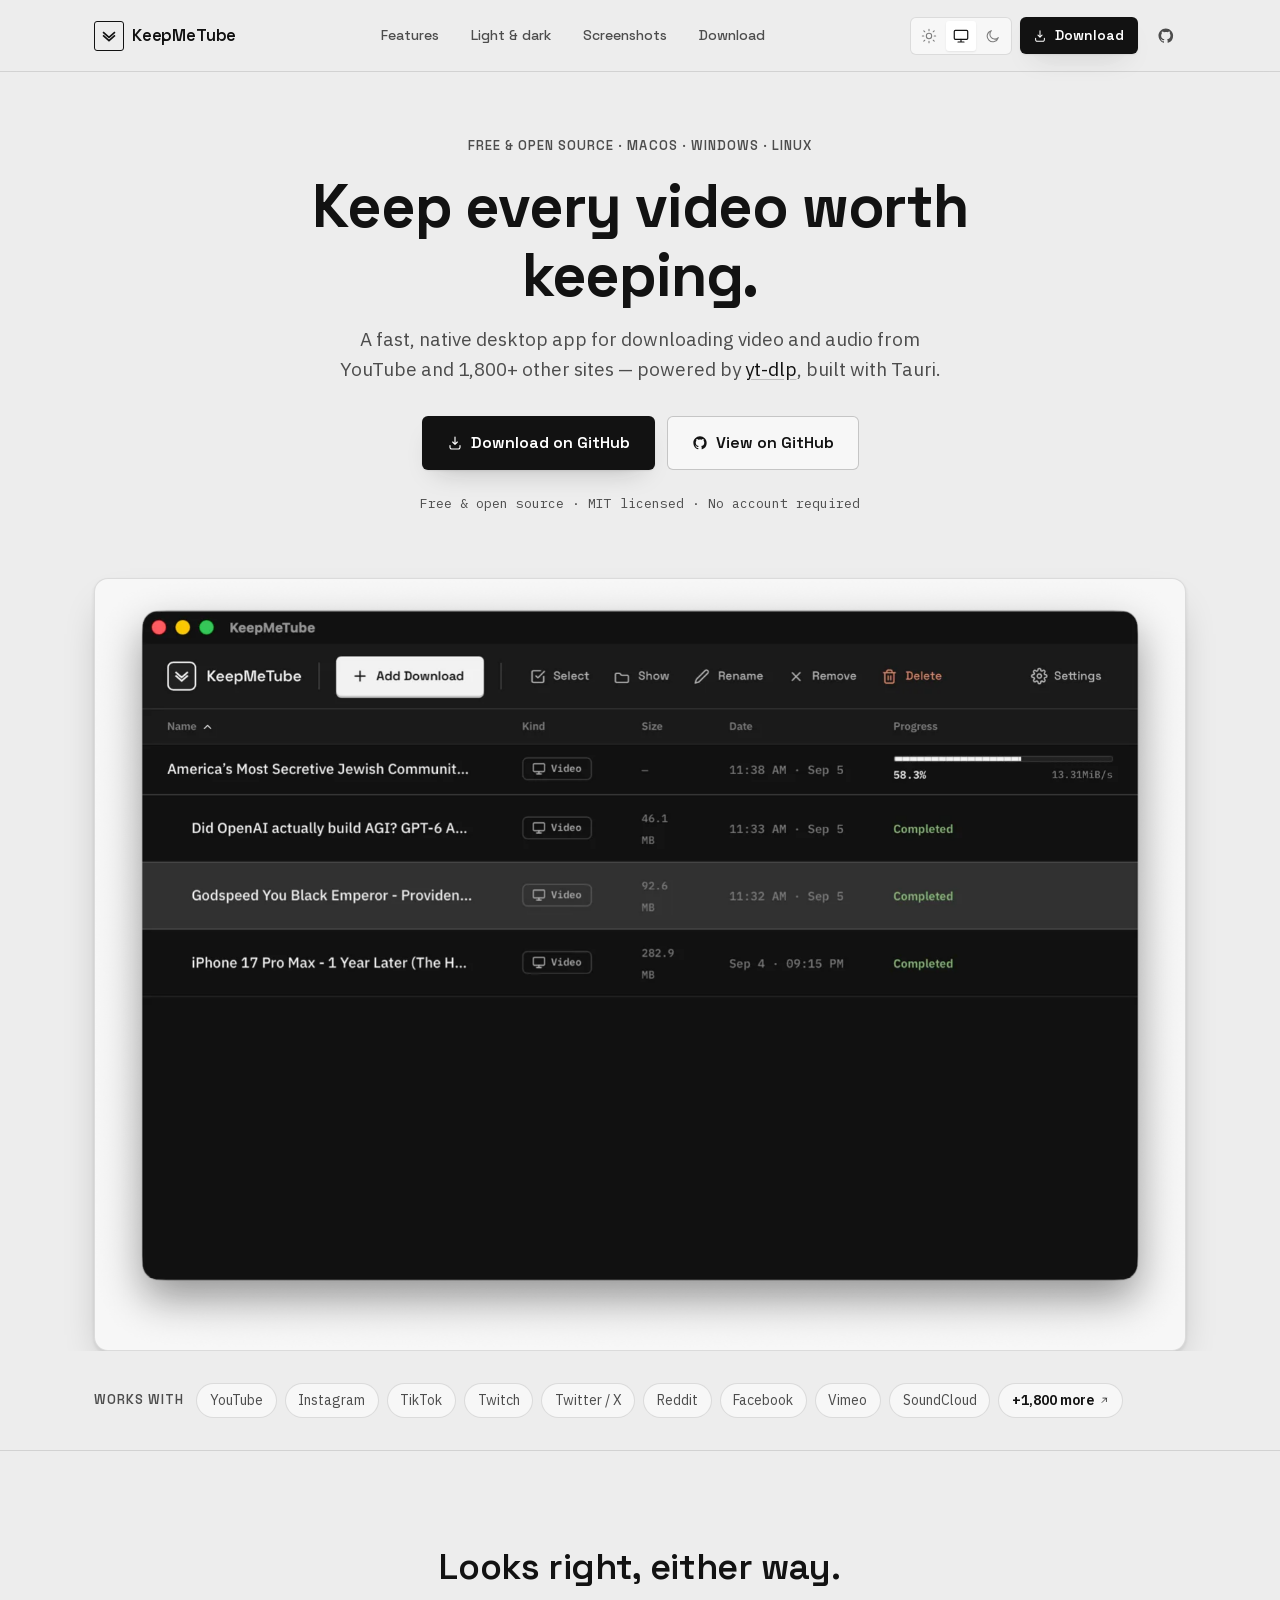
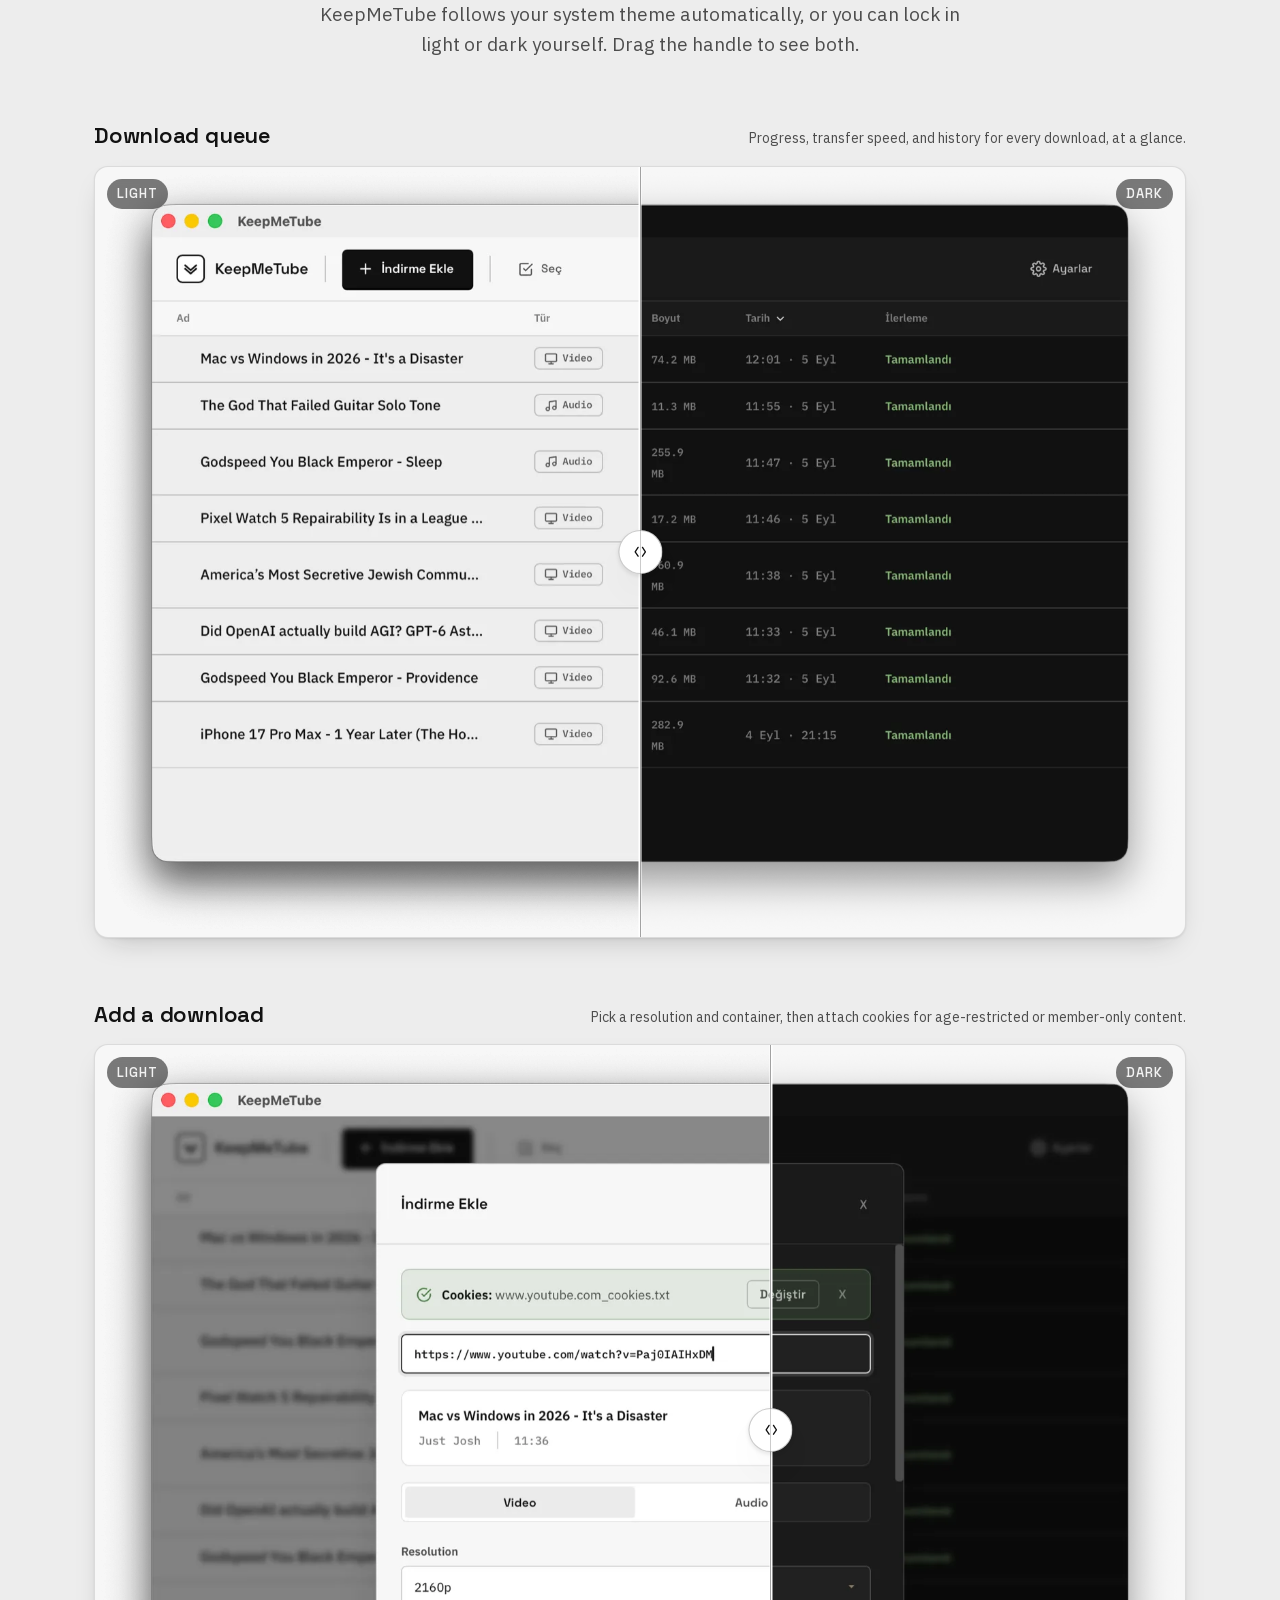
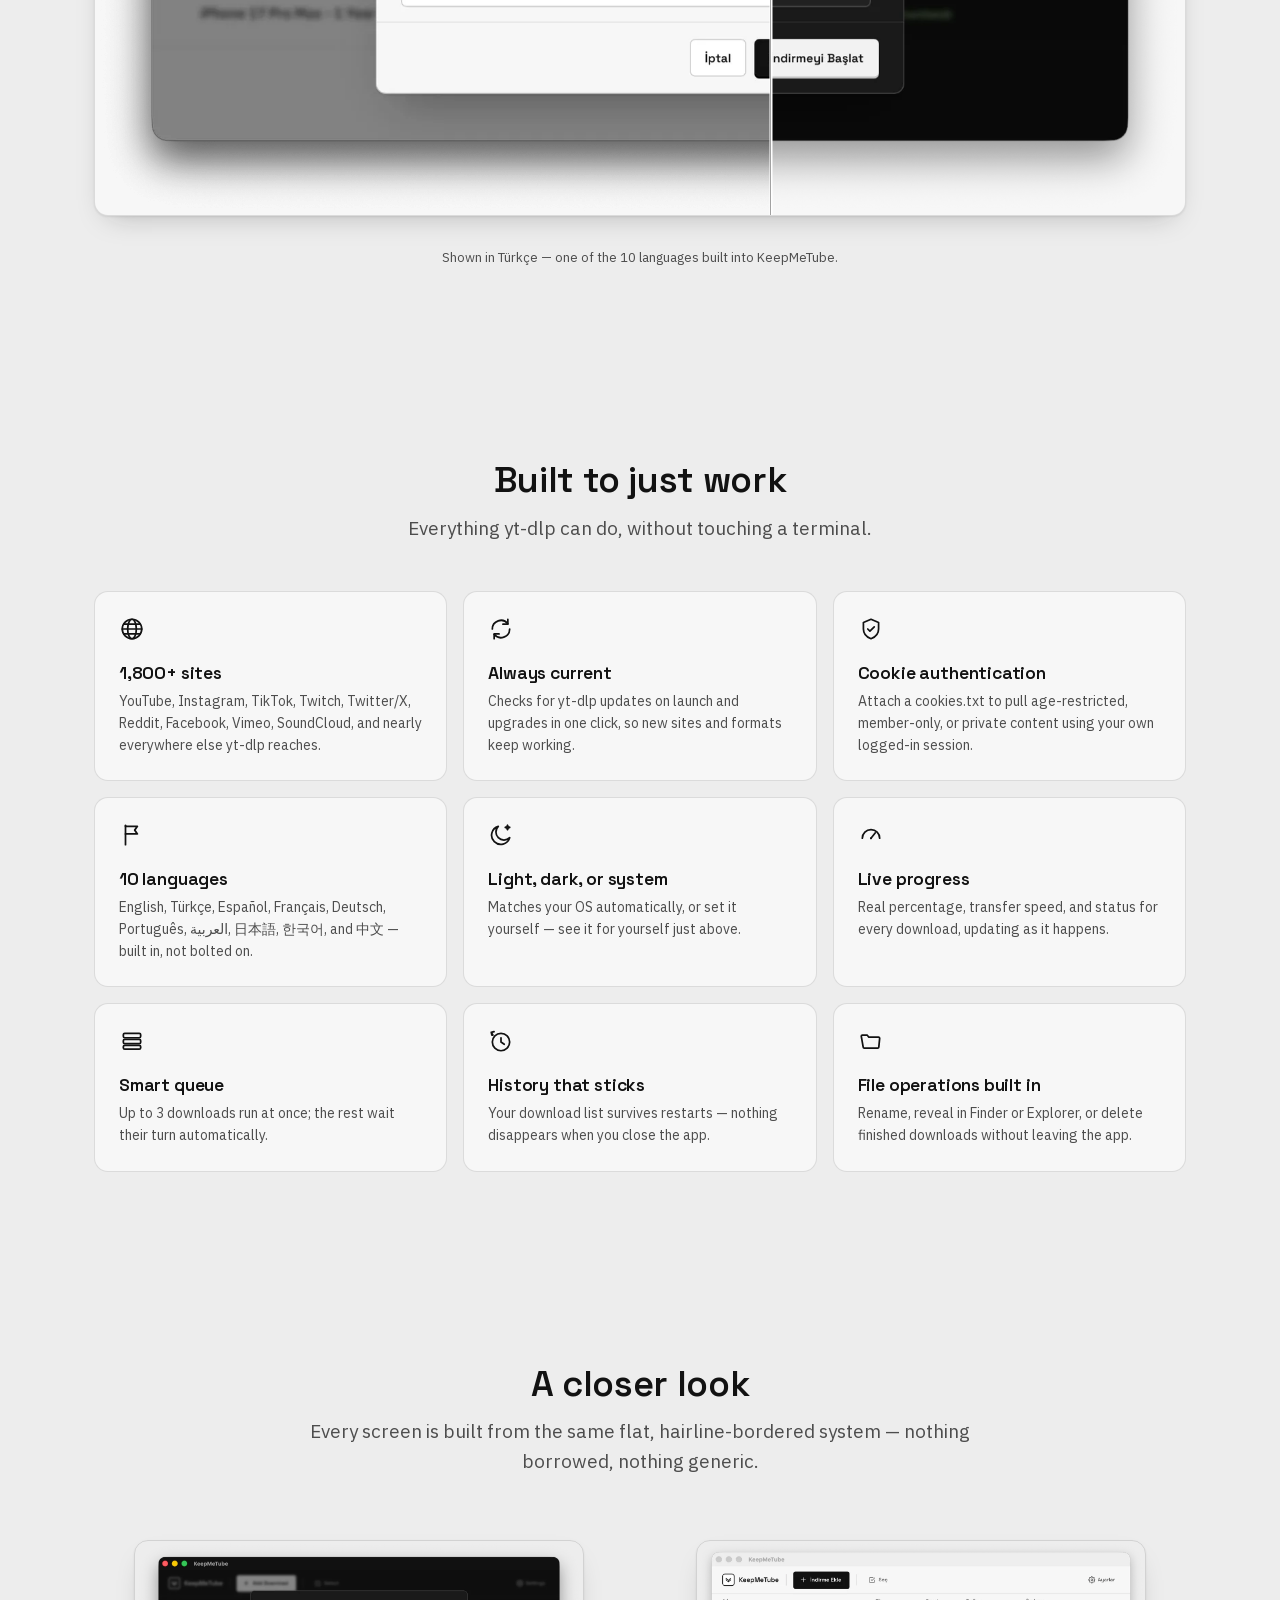
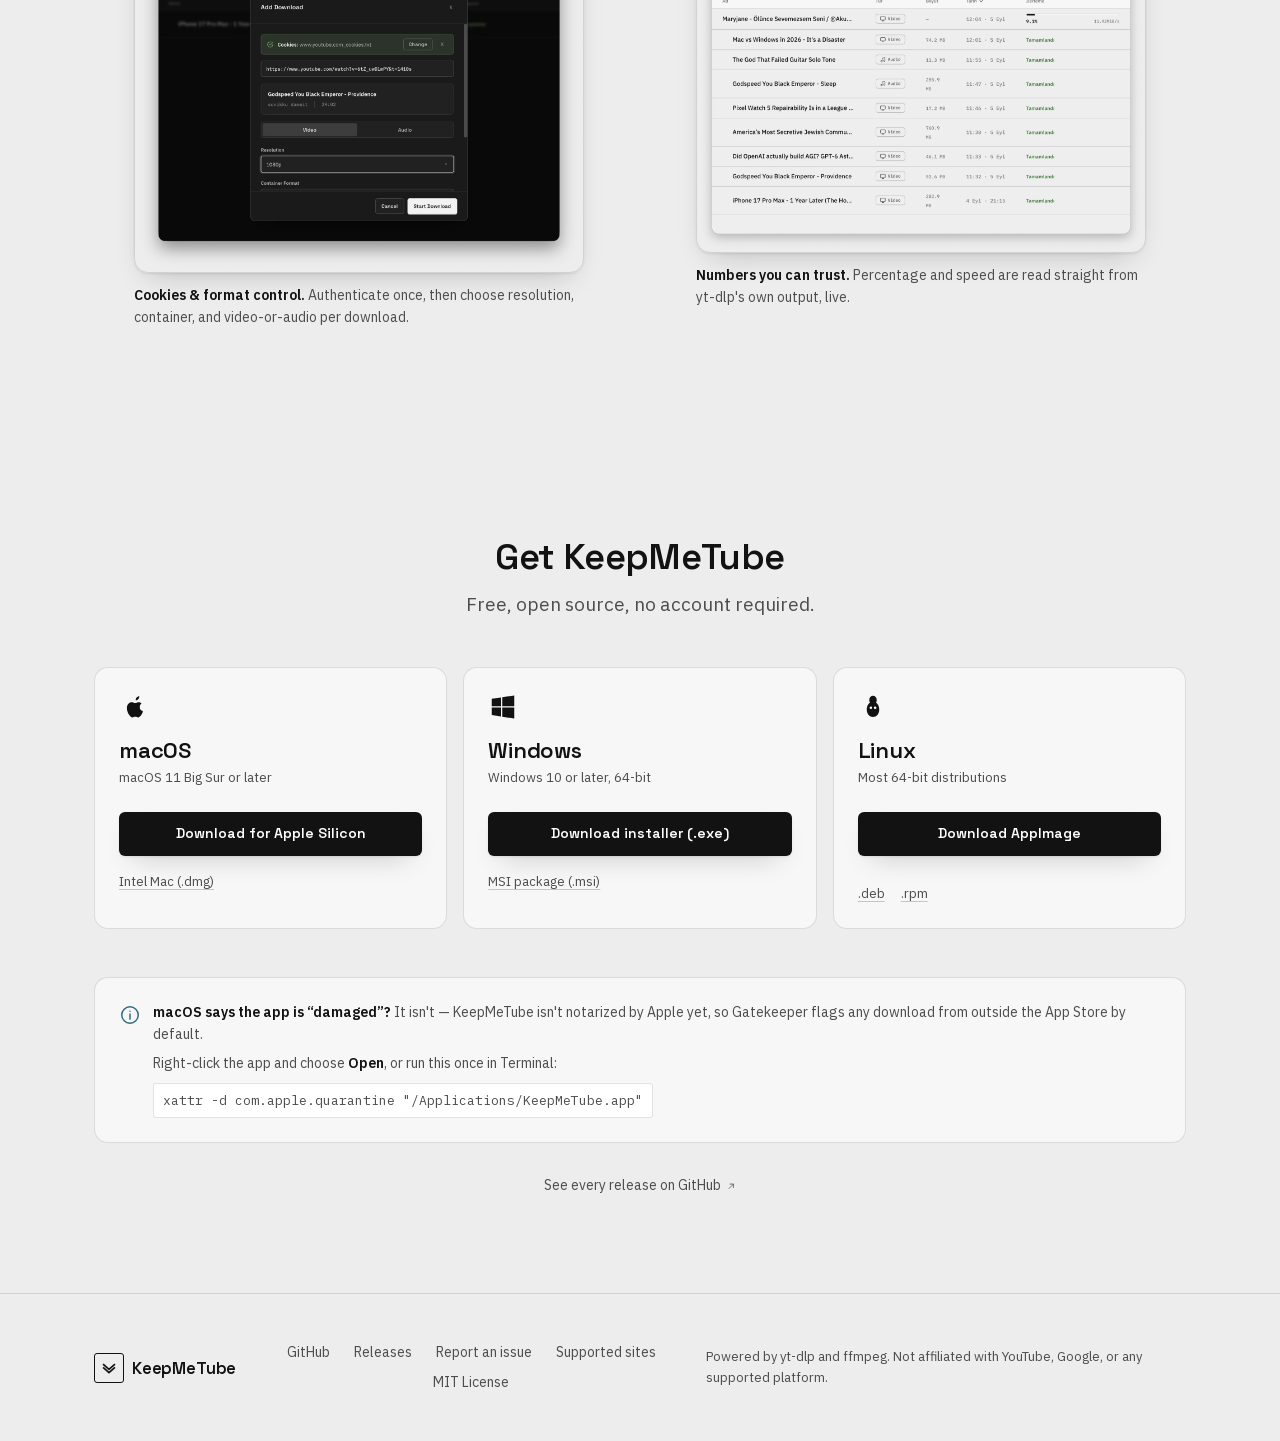
==== commit 11004f0c: "Add motion throughout the site: scroll reveals, hover states, and a theme-switch transition Extends " ====
--- a/index.html
+++ b/index.html
@@ -6,6 +6,7 @@
 <title>KeepMeTube — Keep Every Video Worth Keeping</title>
 <meta name="description" content="A free, open-source desktop app for downloading video and audio from YouTube and 1,800+ other sites. Fast and native on macOS, Windows, and Linux — powered by yt-dlp.">
 <meta name="theme-color" content="#ededed" id="theme-color-meta">
+<link rel="canonical" href="https://keepmetube.t3tracon.com.tr/">
 
 <link rel="icon" href="favicon.svg" type="image/svg+xml">
 <link rel="icon" href="assets/favicon-32.png" sizes="32x32" type="image/png">
@@ -14,8 +15,37 @@
 <meta property="og:title" content="KeepMeTube — Keep every video worth keeping">
 <meta property="og:description" content="A free, open-source desktop app for downloading video and audio from YouTube and 1,800+ other sites. macOS, Windows, and Linux.">
 <meta property="og:type" content="website">
-<meta property="og:image" content="assets/screenshots/list-dark-en.png">
+<meta property="og:url" content="https://keepmetube.t3tracon.com.tr/">
+<meta property="og:site_name" content="KeepMeTube">
+<meta property="og:image" content="https://keepmetube.t3tracon.com.tr/assets/screenshots/list-dark-en.png">
 <meta name="twitter:card" content="summary_large_image">
+<meta name="twitter:title" content="KeepMeTube — Keep every video worth keeping">
+<meta name="twitter:description" content="A free, open-source desktop app for downloading video and audio from YouTube and 1,800+ other sites.">
+<meta name="twitter:image" content="https://keepmetube.t3tracon.com.tr/assets/screenshots/list-dark-en.png">
+
+<script type="application/ld+json">
+{
+  "@context": "https://schema.org",
+  "@type": "SoftwareApplication",
+  "name": "KeepMeTube",
+  "url": "https://keepmetube.t3tracon.com.tr/",
+  "description": "A free, open-source desktop app for downloading video and audio from YouTube and 1,800+ other sites. Fast and native on macOS, Windows, and Linux — powered by yt-dlp.",
+  "applicationCategory": "MultimediaApplication",
+  "operatingSystem": "macOS, Windows, Linux",
+  "offers": {
+    "@type": "Offer",
+    "price": "0",
+    "priceCurrency": "USD"
+  },
+  "downloadUrl": "https://github.com/Tetracon05/KeepMeTube/releases/latest",
+  "license": "https://github.com/Tetracon05/KeepMeTube/blob/main/LICENSE",
+  "author": {
+    "@type": "Person",
+    "name": "Tetracon05",
+    "url": "https://github.com/Tetracon05"
+  }
+}
+</script>
 
 <link rel="preload" href="fonts/SpaceGrotesk-variable-latin.woff2" as="font" type="font/woff2" crossorigin>
 <link rel="preload" href="fonts/IBMPlexSans-variable-latin.woff2" as="font" type="font/woff2" crossorigin>
@@ -207,7 +237,7 @@
   </section>
 
   <section class="platform-strip" aria-label="Supported platforms">
-    <div class="wrap platform-strip__inner">
+    <div class="wrap platform-strip__inner reveal">
       <p class="platform-strip__label">Works with</p>
       <ul class="platform-pills">
         <li>YouTube</li>
@@ -291,47 +321,47 @@
       <p class="section-lead">Everything yt-dlp can do, without touching a terminal.</p>
 
       <ul class="feature-grid">
-        <li class="feature-card">
+        <li class="feature-card reveal">
           <svg class="icon icon--feature" aria-hidden="true"><use href="#icon-globe"></use></svg>
           <h3>1,800+ sites</h3>
           <p>YouTube, Instagram, TikTok, Twitch, Twitter/X, Reddit, Facebook, Vimeo, SoundCloud, and nearly everywhere else yt-dlp reaches.</p>
         </li>
-        <li class="feature-card">
+        <li class="feature-card reveal">
           <svg class="icon icon--feature" aria-hidden="true"><use href="#icon-refresh"></use></svg>
           <h3>Always current</h3>
           <p>Checks for yt-dlp updates on launch and upgrades in one click, so new sites and formats keep working.</p>
         </li>
-        <li class="feature-card">
+        <li class="feature-card reveal">
           <svg class="icon icon--feature" aria-hidden="true"><use href="#icon-shield"></use></svg>
           <h3>Cookie authentication</h3>
           <p>Attach a cookies.txt to pull age-restricted, member-only, or private content using your own logged-in session.</p>
         </li>
-        <li class="feature-card">
+        <li class="feature-card reveal">
           <svg class="icon icon--feature" aria-hidden="true"><use href="#icon-flag"></use></svg>
           <h3>10 languages</h3>
           <p>English, Türkçe, Español, Français, Deutsch, Português, العربية, 日本語, 한국어, and 中文 — built in, not bolted on.</p>
         </li>
-        <li class="feature-card">
+        <li class="feature-card reveal">
           <svg class="icon icon--feature" aria-hidden="true"><use href="#icon-moon-stars"></use></svg>
           <h3>Light, dark, or system</h3>
           <p>Matches your OS automatically, or set it yourself — see it for yourself just above.</p>
         </li>
-        <li class="feature-card">
+        <li class="feature-card reveal">
           <svg class="icon icon--feature" aria-hidden="true"><use href="#icon-gauge"></use></svg>
           <h3>Live progress</h3>
           <p>Real percentage, transfer speed, and status for every download, updating as it happens.</p>
         </li>
-        <li class="feature-card">
+        <li class="feature-card reveal">
           <svg class="icon icon--feature" aria-hidden="true"><use href="#icon-stack"></use></svg>
           <h3>Smart queue</h3>
           <p>Up to 3 downloads run at once; the rest wait their turn automatically.</p>
         </li>
-        <li class="feature-card">
+        <li class="feature-card reveal">
           <svg class="icon icon--feature" aria-hidden="true"><use href="#icon-history"></use></svg>
           <h3>History that sticks</h3>
           <p>Your download list survives restarts — nothing disappears when you close the app.</p>
         </li>
-        <li class="feature-card">
+        <li class="feature-card reveal">
           <svg class="icon icon--feature" aria-hidden="true"><use href="#icon-folder"></use></svg>
           <h3>File operations built in</h3>
           <p>Rename, reveal in Finder or Explorer, or delete finished downloads without leaving the app.</p>
@@ -370,7 +400,7 @@
       <p class="section-lead"><span data-version-badge-2>Free, open source, no account required.</span></p>
 
       <div class="platform-cards">
-        <div class="platform-card">
+        <div class="platform-card reveal">
           <svg class="icon icon--platform" aria-hidden="true"><use href="#icon-apple"></use></svg>
           <h3>macOS</h3>
           <p class="platform-card__req">macOS 11 Big Sur or later</p>
@@ -380,7 +410,7 @@
           <a class="platform-card__alt" data-asset="mac-secondary" href="https://github.com/Tetracon05/KeepMeTube/releases/latest">Intel Mac (.dmg)</a>
         </div>
 
-        <div class="platform-card">
+        <div class="platform-card reveal">
           <svg class="icon icon--platform" aria-hidden="true"><use href="#icon-windows"></use></svg>
           <h3>Windows</h3>
           <p class="platform-card__req">Windows 10 or later, 64-bit</p>
@@ -390,7 +420,7 @@
           <a class="platform-card__alt" data-asset="win-secondary" href="https://github.com/Tetracon05/KeepMeTube/releases/latest">MSI package (.msi)</a>
         </div>
 
-        <div class="platform-card">
+        <div class="platform-card reveal">
           <svg class="icon icon--platform" aria-hidden="true"><use href="#icon-linux"></use></svg>
           <h3>Linux</h3>
           <p class="platform-card__req">Most 64-bit distributions</p>
@@ -404,7 +434,7 @@
         </div>
       </div>
 
-      <div class="callout">
+      <div class="callout reveal">
         <svg class="icon" aria-hidden="true"><use href="#icon-info"></use></svg>
         <div>
           <p><strong>macOS says the app is “damaged”?</strong> It isn't — KeepMeTube isn't notarized by Apple yet, so Gatekeeper flags any download from outside the App Store by default.</p>
--- a/css/style.css
+++ b/css/style.css
@@ -21,6 +21,7 @@
 
   --shadow-card: 0 1px 2px rgba(18, 18, 18, 0.08), 0 12px 28px -14px rgba(18, 18, 18, 0.28);
   --shadow-pop: 0 2px 4px rgba(18, 18, 18, 0.1), 0 20px 40px -16px rgba(18, 18, 18, 0.32);
+  --shadow-header: 0 1px 2px rgba(18, 18, 18, 0), 0 12px 28px -14px rgba(18, 18, 18, 0);
 
   --radius-xs: 3px;
   --radius-sm: 6px;
@@ -56,6 +57,8 @@
   --ease-out: cubic-bezier(0.16, 1, 0.3, 1);
   --dur-fast: 150ms;
   --dur-base: 300ms;
+  --dur-slow: 500ms;
+  --dur-slower: 650ms;
 
   color-scheme: light;
 }
@@ -81,6 +84,7 @@
 
     --shadow-card: 0 1px 2px rgba(0, 0, 0, 0.4), 0 12px 28px -14px rgba(0, 0, 0, 0.6);
     --shadow-pop: 0 2px 4px rgba(0, 0, 0, 0.45), 0 20px 40px -16px rgba(0, 0, 0, 0.7);
+    --shadow-header: 0 1px 2px rgba(0, 0, 0, 0), 0 12px 28px -14px rgba(0, 0, 0, 0);
     color-scheme: dark;
   }
 }
@@ -105,7 +109,43 @@
 
   --shadow-card: 0 1px 2px rgba(0, 0, 0, 0.4), 0 12px 28px -14px rgba(0, 0, 0, 0.6);
   --shadow-pop: 0 2px 4px rgba(0, 0, 0, 0.45), 0 20px 40px -16px rgba(0, 0, 0, 0.7);
+  --shadow-header: 0 1px 2px rgba(0, 0, 0, 0), 0 12px 28px -14px rgba(0, 0, 0, 0);
   color-scheme: dark;
+}
+
+/* ==========================================================================
+   Theme switch: circular reveal via a manual overlay
+   A plain element + clip-path transition, not the View Transitions API.
+   That API's browser-managed snapshot/blend-mode machinery kept producing a
+   visible pop at the end (additive blend-mode on the auto-generated old/new
+   layers, snapshot timing relative to ordinary color transitions) that
+   proved impossible to fully pin down and eliminate. This gives full,
+   predictable control: one element, one transition, no hidden UA behavior.
+   ========================================================================== */
+.theme-sweep {
+  position: fixed;
+  inset: 0;
+  z-index: 999;
+  pointer-events: none;
+  clip-path: circle(var(--theme-r, 150%) at var(--theme-x, 50%) var(--theme-y, 50%));
+}
+@media (prefers-reduced-motion: no-preference) {
+  .theme-sweep {
+    transition: clip-path var(--dur-slower) var(--ease-out);
+  }
+}
+.theme-sweep.is-collapsed {
+  clip-path: circle(0px at var(--theme-x, 50%) var(--theme-y, 50%));
+}
+/* Suppress ordinary color/shadow transitions while the theme attribute flips
+   underneath the sweep overlay, so nothing is caught mid-transition (and
+   briefly visible) once the overlay shrinks away — except the sweep's own
+   clip-path transition, which is what's actually supposed to animate here. */
+.theme-transition-freeze,
+.theme-transition-freeze *:not(.theme-sweep),
+.theme-transition-freeze *:not(.theme-sweep)::before,
+.theme-transition-freeze *:not(.theme-sweep)::after {
+  transition: none !important;
 }
 
 /* ==========================================================================
@@ -205,7 +245,9 @@
   min-height: 44px;
   cursor: pointer;
   border: 1px solid transparent;
-  transition: background-color var(--dur-fast) var(--ease-out), border-color var(--dur-fast) var(--ease-out), transform var(--dur-fast) var(--ease-out);
+  position: relative;
+  overflow: hidden;
+  transition: background-color var(--dur-fast) var(--ease-out), border-color var(--dur-fast) var(--ease-out), transform var(--dur-fast) var(--ease-out), box-shadow var(--dur-base) var(--ease-out);
   white-space: nowrap;
 }
 .btn:active { transform: translateY(1px); }
@@ -214,13 +256,29 @@
   color: var(--btn-primary-text);
   box-shadow: var(--shadow-card);
 }
-.btn--primary:hover { background: var(--btn-primary-bg-hover); }
+.btn--primary:hover { background: var(--btn-primary-bg-hover); transform: translateY(-1px); box-shadow: var(--shadow-pop); }
+.btn--primary:active { transform: translateY(1px); box-shadow: var(--shadow-card); }
+.btn--primary::after {
+  content: "";
+  position: absolute;
+  top: 0;
+  left: -60%;
+  width: 40%;
+  height: 100%;
+  background: linear-gradient(115deg, transparent, color-mix(in srgb, var(--btn-primary-text) 30%, transparent), transparent);
+  transform: skewX(-18deg);
+  pointer-events: none;
+}
+@media (prefers-reduced-motion: no-preference) {
+  .btn--primary::after { transition: left var(--dur-slower) var(--ease-out); }
+  .btn--primary:hover::after { left: 120%; }
+}
 .btn--ghost {
   background: var(--bg-1);
   color: var(--ink-0);
   border-color: var(--border-strong);
 }
-.btn--ghost:hover { background: var(--bg-2); border-color: var(--ink-2); }
+.btn--ghost:hover { background: var(--bg-2); border-color: var(--ink-2); transform: translateY(-1px); }
 .btn--lg { padding: 0.85em 1.5em; font-size: var(--fs-body); width: 100%; }
 .btn--sm { padding: 0.5em 0.9em; min-height: 36px; }
 
@@ -237,9 +295,10 @@
   border-radius: var(--radius-sm);
   font-size: 1.1rem;
   color: var(--ink-1);
-  transition: background-color var(--dur-fast) var(--ease-out), color var(--dur-fast) var(--ease-out);
-}
-.icon-btn:hover { background: var(--bg-1); color: var(--ink-0); }
+  transition: background-color var(--dur-fast) var(--ease-out), color var(--dur-fast) var(--ease-out), transform var(--dur-fast) var(--ease-out);
+}
+.icon-btn:hover { background: var(--bg-1); color: var(--ink-0); transform: translateY(-1px); }
+.icon-btn:active { transform: translateY(0); }
 
 /* ==========================================================================
    Header
@@ -255,6 +314,12 @@
   backdrop-filter: blur(10px);
   -webkit-backdrop-filter: blur(10px);
   border-bottom: 1px solid var(--border);
+  box-shadow: var(--shadow-header);
+  transition: border-color var(--dur-base) var(--ease-out), box-shadow var(--dur-base) var(--ease-out);
+}
+.site-header.is-scrolled {
+  border-bottom-color: var(--border-strong);
+  box-shadow: var(--shadow-card);
 }
 .site-header__inner {
   width: 100%;
@@ -281,7 +346,9 @@
   border: 1.5px solid var(--ink-0);
   color: var(--ink-0);
   flex-shrink: 0;
-}
+  transition: transform var(--dur-base) var(--ease-out);
+}
+.brand:hover .logo-mark { transform: rotate(-8deg) scale(1.08); }
 .logo-mark .icon { width: 16px; height: 16px; }
 .brand-wordmark {
   font-family: var(--font-display);
@@ -299,11 +366,25 @@
   font-size: var(--fs-sm);
 }
 .site-nav a {
+  position: relative;
   text-decoration: none;
   color: var(--ink-1);
   transition: color var(--dur-fast) var(--ease-out);
 }
+.site-nav a::after {
+  content: "";
+  position: absolute;
+  left: 0;
+  right: 0;
+  bottom: -6px;
+  height: 1.5px;
+  background: currentColor;
+  transform: scaleX(0);
+  transform-origin: right;
+  transition: transform var(--dur-base) var(--ease-out);
+}
 .site-nav a:hover { color: var(--ink-0); }
+.site-nav a:hover::after { transform: scaleX(1); transform-origin: left; }
 
 .header-actions { display: flex; align-items: center; gap: var(--sp-2); }
 .nav-download span { display: none; }
@@ -335,6 +416,8 @@
   color: var(--ink-0);
   box-shadow: var(--shadow-card);
 }
+.theme-switch button .icon { transition: transform var(--dur-base) var(--ease-out); }
+.theme-switch button[aria-checked="true"] .icon { transform: scale(1.12); }
 
 .menu-toggle { display: inline-flex; }
 
@@ -351,6 +434,8 @@
   padding: var(--sp-5);
   gap: var(--sp-1);
   overflow-y: auto;
+  opacity: 1;
+  transform: none;
 }
 .mobile-nav:not([hidden]) { display: flex; }
 .mobile-nav a {
@@ -363,6 +448,28 @@
   border-bottom: 1px solid var(--border);
 }
 .mobile-nav__theme-switch { align-self: center; margin-top: var(--sp-5); }
+
+@media (prefers-reduced-motion: no-preference) {
+  .mobile-nav {
+    transition: opacity var(--dur-base) var(--ease-out), transform var(--dur-base) var(--ease-out);
+  }
+  .mobile-nav:not(.is-open) {
+    opacity: 0;
+    transform: translateY(-10px);
+  }
+  .mobile-nav a {
+    transition: opacity var(--dur-base) var(--ease-out), transform var(--dur-base) var(--ease-out);
+  }
+  .mobile-nav:not(.is-open) a {
+    opacity: 0;
+    transform: translateY(8px);
+  }
+  .mobile-nav a:nth-child(1) { transition-delay: 40ms; }
+  .mobile-nav a:nth-child(2) { transition-delay: 80ms; }
+  .mobile-nav a:nth-child(3) { transition-delay: 120ms; }
+  .mobile-nav a:nth-child(4) { transition-delay: 160ms; }
+  .mobile-nav a:nth-child(5) { transition-delay: 200ms; }
+}
 .mobile-nav__theme-switch button { width: 44px; height: 44px; }
 
 @media (min-width: 900px) {
@@ -378,6 +485,25 @@
    ========================================================================== */
 .hero { padding-top: var(--sp-8); overflow: hidden; }
 .hero__inner { text-align: center; max-width: 760px; }
+
+@media (prefers-reduced-motion: no-preference) {
+  .hero__inner .eyebrow,
+  .hero__inner h1,
+  .hero__inner .hero__lead,
+  .hero__inner .hero__ctas,
+  .hero__inner .hero__meta {
+    animation: hero-in var(--dur-slower) var(--ease-out) both;
+  }
+  .hero__inner .eyebrow { animation-delay: 0ms; }
+  .hero__inner h1 { animation-delay: 60ms; }
+  .hero__inner .hero__lead { animation-delay: 130ms; }
+  .hero__inner .hero__ctas { animation-delay: 200ms; }
+  .hero__inner .hero__meta { animation-delay: 270ms; }
+}
+@keyframes hero-in {
+  from { opacity: 0; transform: translateY(14px); }
+  to { opacity: 1; transform: translateY(0); }
+}
 .eyebrow {
   font-family: var(--font-display);
   font-weight: 600;
@@ -409,7 +535,7 @@
   font-family: var(--font-mono);
 }
 
-.hero__shot { margin-top: var(--sp-8); }
+.hero__shot { margin-top: var(--sp-8); perspective: 1400px; }
 .shot-frame {
   margin: 0;
   border-radius: var(--radius-lg);
@@ -419,6 +545,13 @@
   background: var(--bg-1);
 }
 .shot-frame img { width: 100%; height: auto; }
+.shot-frame picture { display: block; }
+@media (prefers-reduced-motion: no-preference) {
+  .shot-frame picture {
+    transform: scale(1.02) rotateX(var(--tilt-x, 0deg)) rotateY(var(--tilt-y, 0deg));
+    transition: transform var(--dur-base) var(--ease-out);
+  }
+}
 
 @media (min-width: 560px) {
   .hero__ctas { flex-direction: row; justify-content: center; }
@@ -496,7 +629,7 @@
     transform: translateY(16px);
   }
   .reveal {
-    transition: opacity 500ms var(--ease-out), transform 500ms var(--ease-out);
+    transition: opacity var(--dur-slow) var(--ease-out), transform var(--dur-slow) var(--ease-out);
   }
 }
 
@@ -538,6 +671,14 @@
 }
 .compare__img--top {
   clip-path: inset(0 calc(100% - var(--pos, 50%)) 0 0);
+}
+@media (prefers-reduced-motion: no-preference) {
+  .compare__frame.is-hinting .compare__img--top {
+    transition: clip-path var(--dur-slower) var(--ease-out);
+  }
+  .compare__frame.is-hinting .compare__handle {
+    transition: left var(--dur-slower) var(--ease-out);
+  }
 }
 .compare__handle {
   position: absolute;
@@ -574,6 +715,12 @@
   justify-content: center;
   color: var(--ink-0);
   font-size: 1.1rem;
+  transition: transform var(--dur-fast) var(--ease-out), box-shadow var(--dur-fast) var(--ease-out);
+}
+.compare__handle:hover .compare__grip,
+.compare__handle:focus-visible .compare__grip {
+  transform: translate(-50%, -50%) scale(1.08);
+  box-shadow: var(--shadow-pop);
 }
 .compare__tag {
   position: absolute;
@@ -612,17 +759,39 @@
   text-align: left;
 }
 .feature-card {
+  position: relative;
+  overflow: hidden;
   background: var(--bg-1);
   border: 1px solid var(--border);
   border-radius: var(--radius-lg);
   padding: var(--sp-5);
-}
+  transition: transform var(--dur-base) var(--ease-out), box-shadow var(--dur-base) var(--ease-out), border-color var(--dur-base) var(--ease-out);
+}
+.feature-card::before {
+  content: "";
+  position: absolute;
+  inset: 0;
+  background: radial-gradient(240px circle at var(--mx, 50%) var(--my, 50%), color-mix(in srgb, var(--ink-0) 6%, transparent), transparent 70%);
+  opacity: 0;
+  transition: opacity var(--dur-base) var(--ease-out);
+  pointer-events: none;
+}
+.feature-card:hover {
+  transform: translateY(-4px);
+  box-shadow: var(--shadow-card);
+  border-color: var(--border-strong);
+}
+.feature-card:hover::before { opacity: 1; }
 .icon--feature {
   width: 26px;
   height: 26px;
   color: var(--ink-0);
   margin-bottom: var(--sp-4);
-}
+  position: relative;
+  transition: transform var(--dur-base) var(--ease-out);
+}
+.feature-card:hover .icon--feature { transform: scale(1.12) rotate(-4deg); }
+.feature-card h3, .feature-card p { position: relative; }
 .feature-card h3 { font-size: 1.1rem; margin-bottom: var(--sp-2); }
 .feature-card p { color: var(--ink-1); font-size: var(--fs-sm); }
 
@@ -649,7 +818,13 @@
   border: 1px solid var(--border);
   box-shadow: var(--shadow-card);
   overflow: hidden;
-}
+  transition: box-shadow var(--dur-base) var(--ease-out);
+}
+.showcase-item picture img {
+  transition: transform var(--dur-slow) var(--ease-out);
+}
+.showcase-item:hover picture { box-shadow: var(--shadow-pop); }
+.showcase-item:hover picture img { transform: scale(1.035); }
 .showcase-item figcaption {
   margin-top: var(--sp-3);
   font-size: var(--fs-sm);
@@ -672,6 +847,8 @@
   text-align: left;
 }
 .platform-card {
+  position: relative;
+  overflow: hidden;
   background: var(--bg-1);
   border: 1px solid var(--border);
   border-radius: var(--radius-lg);
@@ -681,9 +858,27 @@
   align-items: flex-start;
   gap: var(--sp-1);
   min-width: 0;
-}
+  transition: transform var(--dur-base) var(--ease-out), box-shadow var(--dur-base) var(--ease-out), border-color var(--dur-base) var(--ease-out);
+}
+.platform-card::before {
+  content: "";
+  position: absolute;
+  inset: 0;
+  background: radial-gradient(240px circle at var(--mx, 50%) var(--my, 50%), color-mix(in srgb, var(--ink-0) 6%, transparent), transparent 70%);
+  opacity: 0;
+  transition: opacity var(--dur-base) var(--ease-out);
+  pointer-events: none;
+}
+.platform-card:hover {
+  transform: translateY(-4px);
+  box-shadow: var(--shadow-card);
+  border-color: var(--border-strong);
+}
+.platform-card:hover::before { opacity: 1; }
+.platform-card > * { position: relative; }
 .platform-card .btn { white-space: normal; text-align: center; }
-.icon--platform { width: 30px; height: 30px; color: var(--ink-0); margin-bottom: var(--sp-3); }
+.icon--platform { width: 30px; height: 30px; color: var(--ink-0); margin-bottom: var(--sp-3); transition: transform var(--dur-base) var(--ease-out); }
+.platform-card:hover .icon--platform { transform: scale(1.12) rotate(-4deg); }
 .platform-card h3 { margin-bottom: 0; }
 .platform-card__req { color: var(--ink-1); font-size: var(--fs-xs); margin-bottom: var(--sp-4); }
 .platform-card .btn { width: 100%; margin-top: var(--sp-1); }
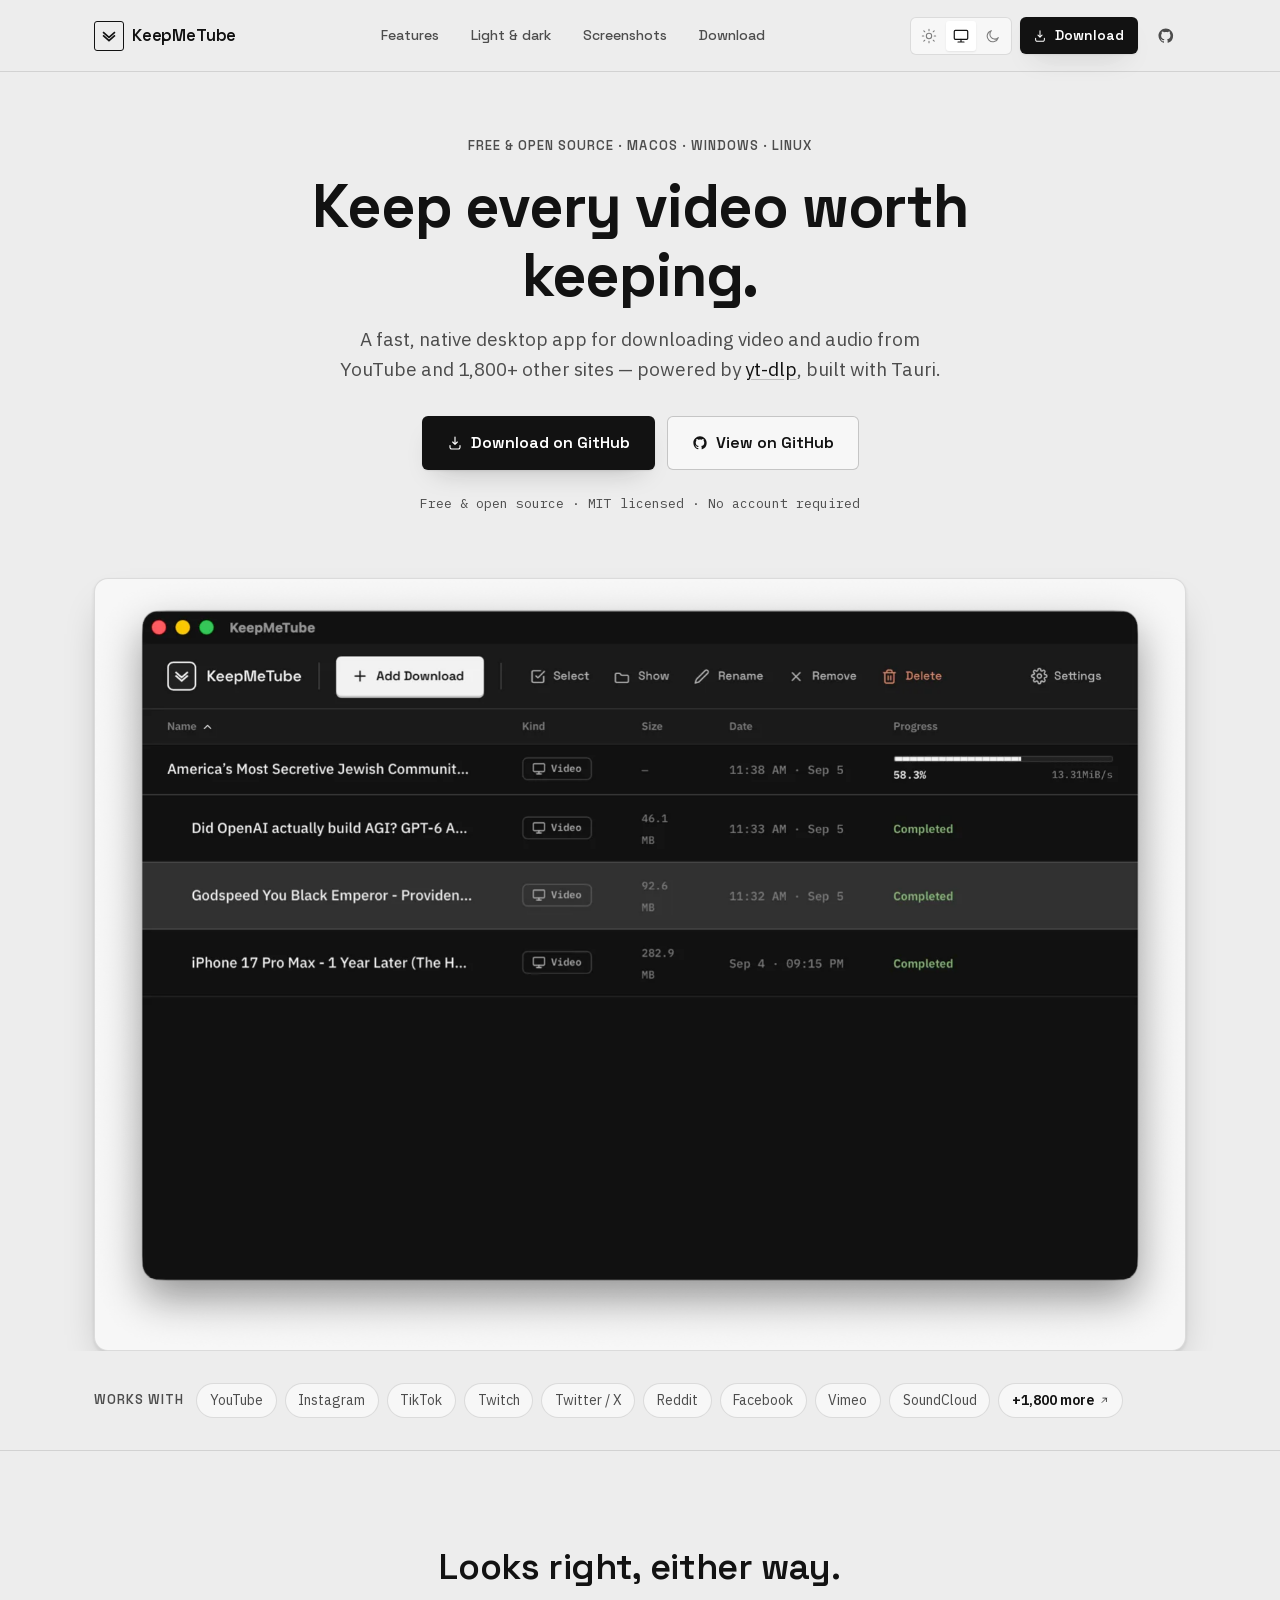
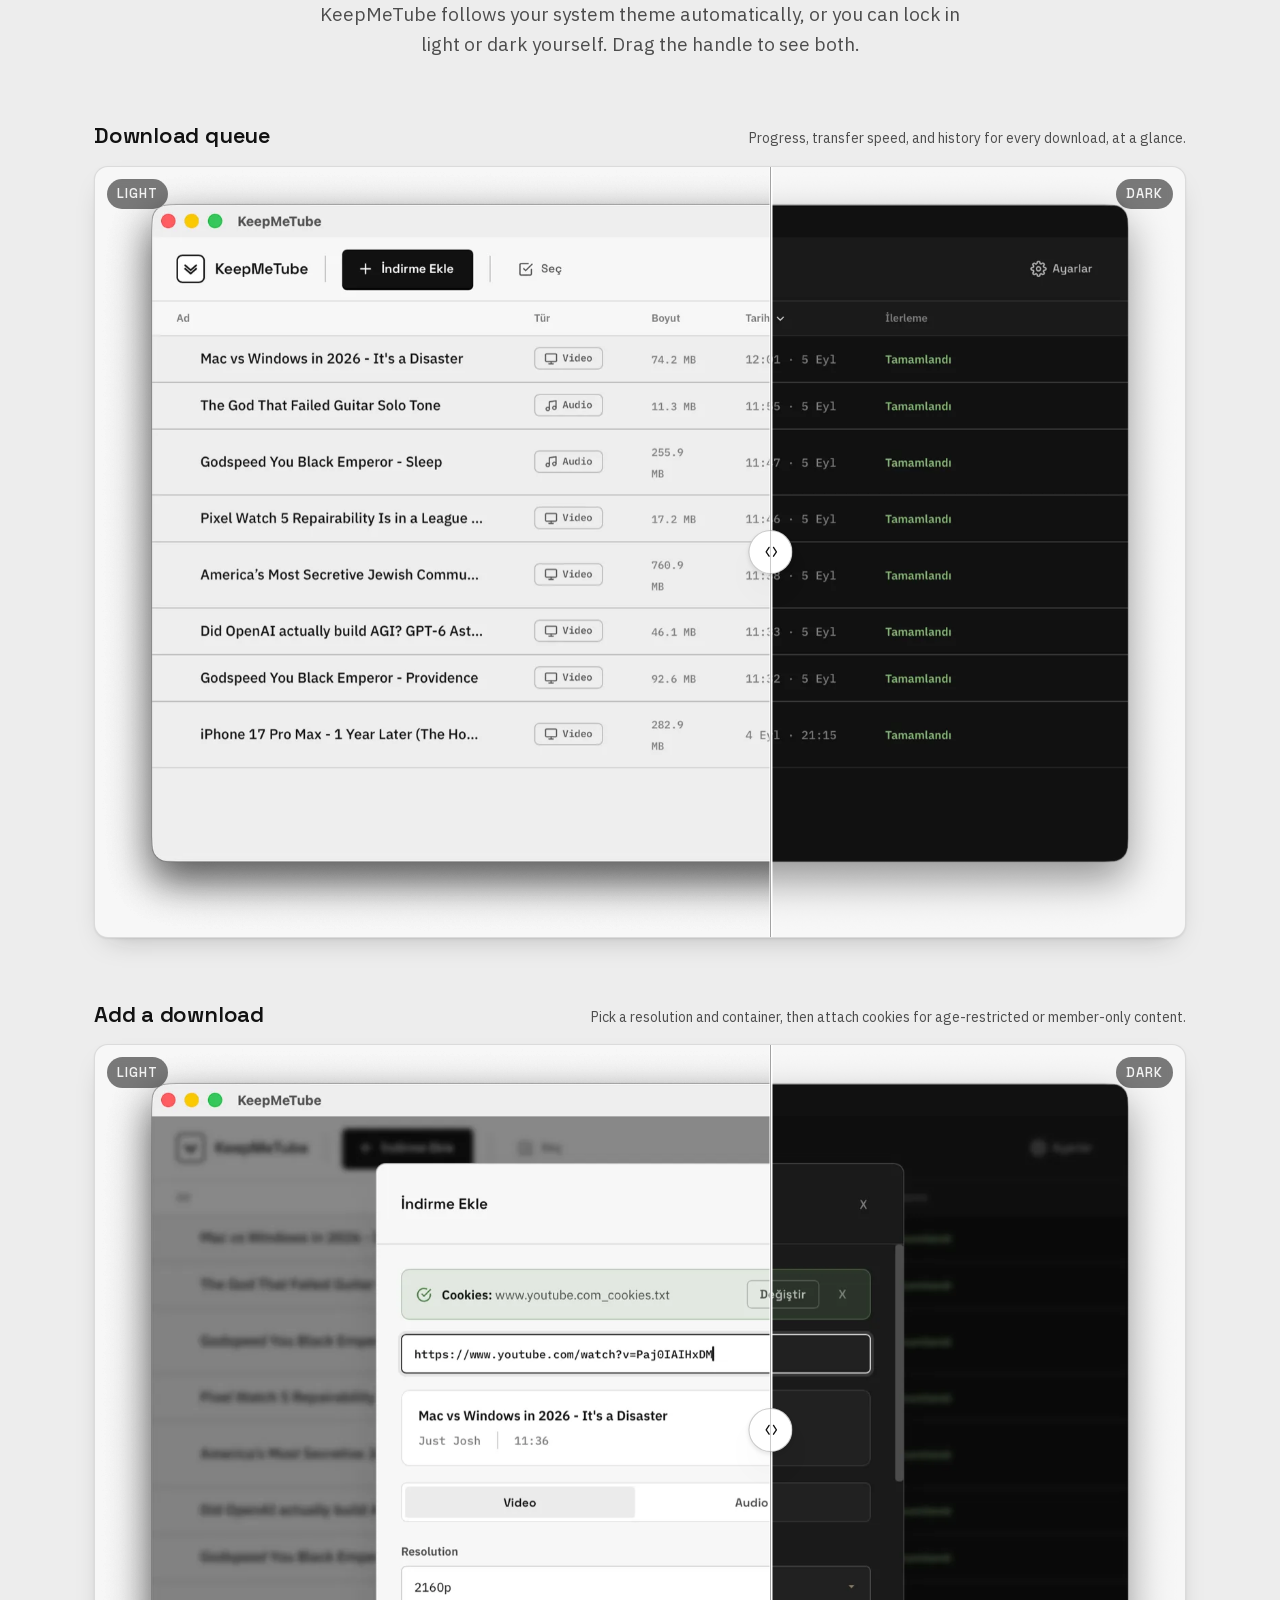
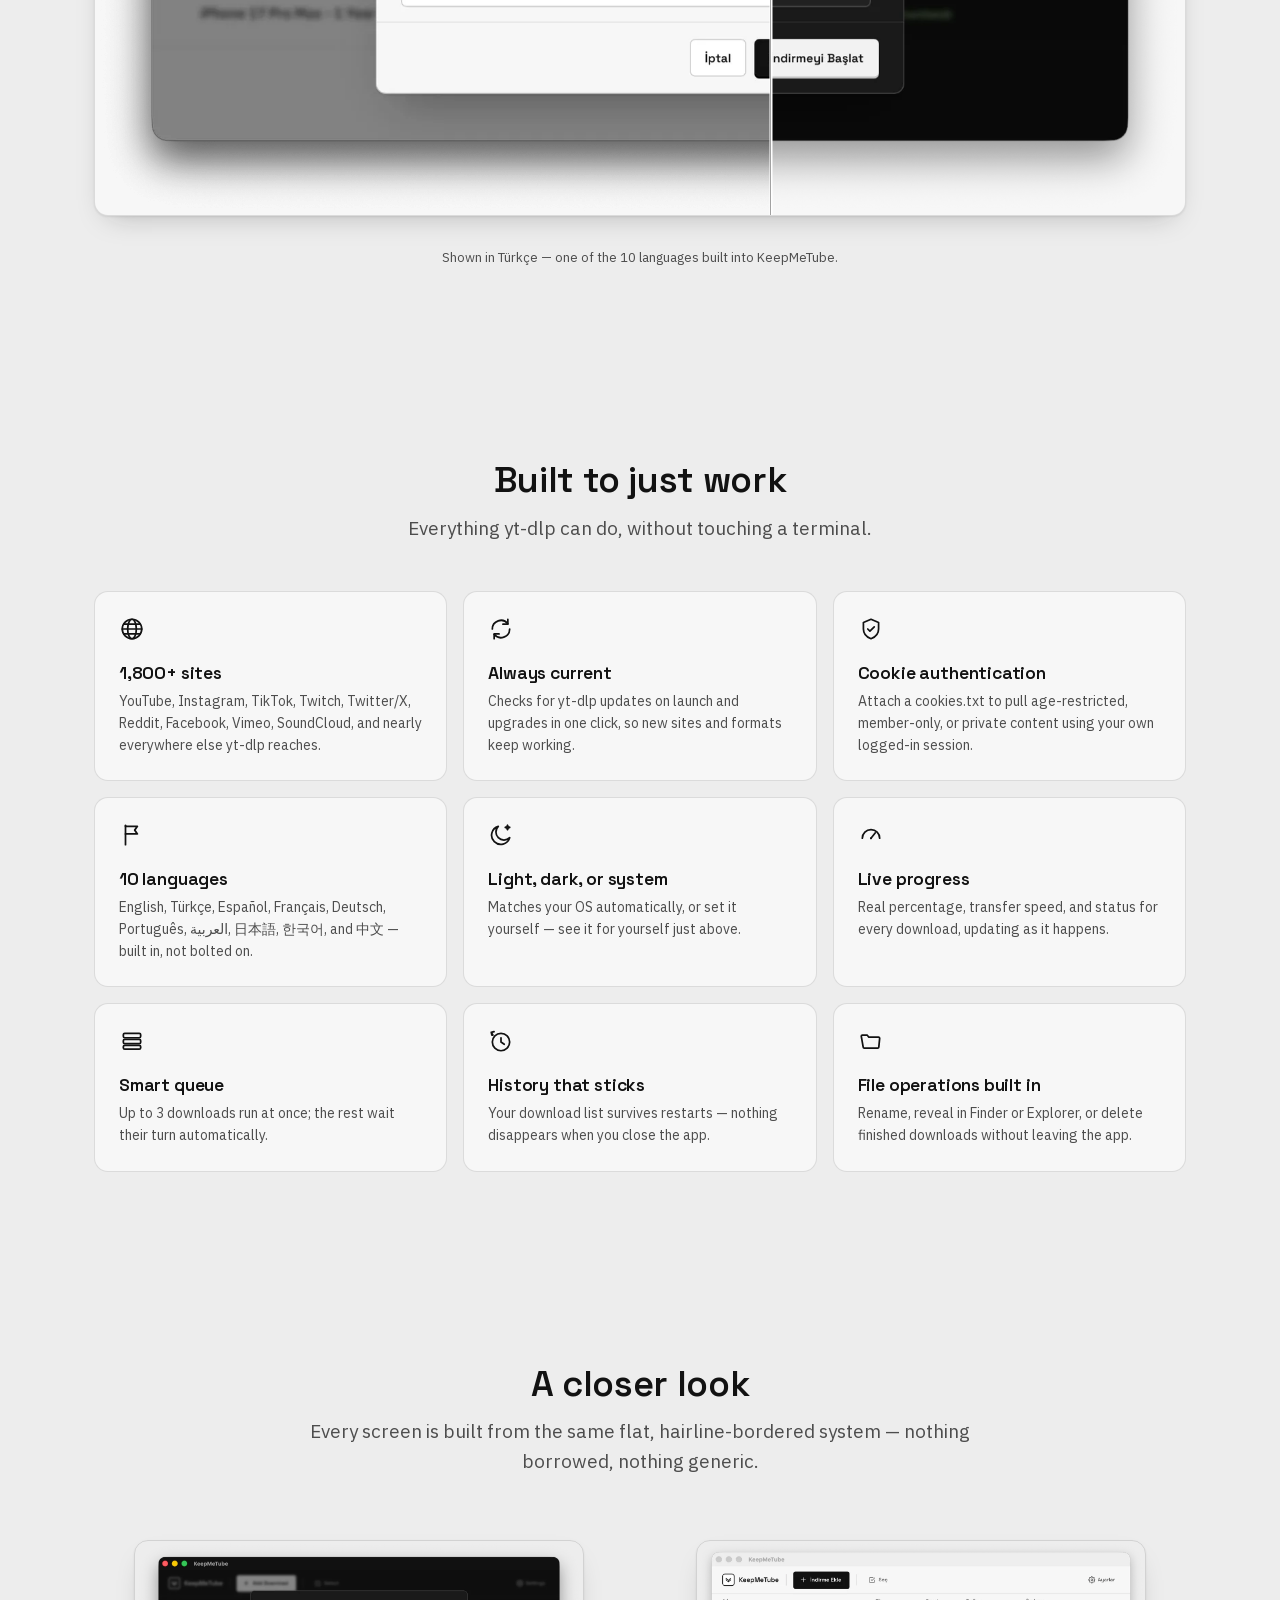
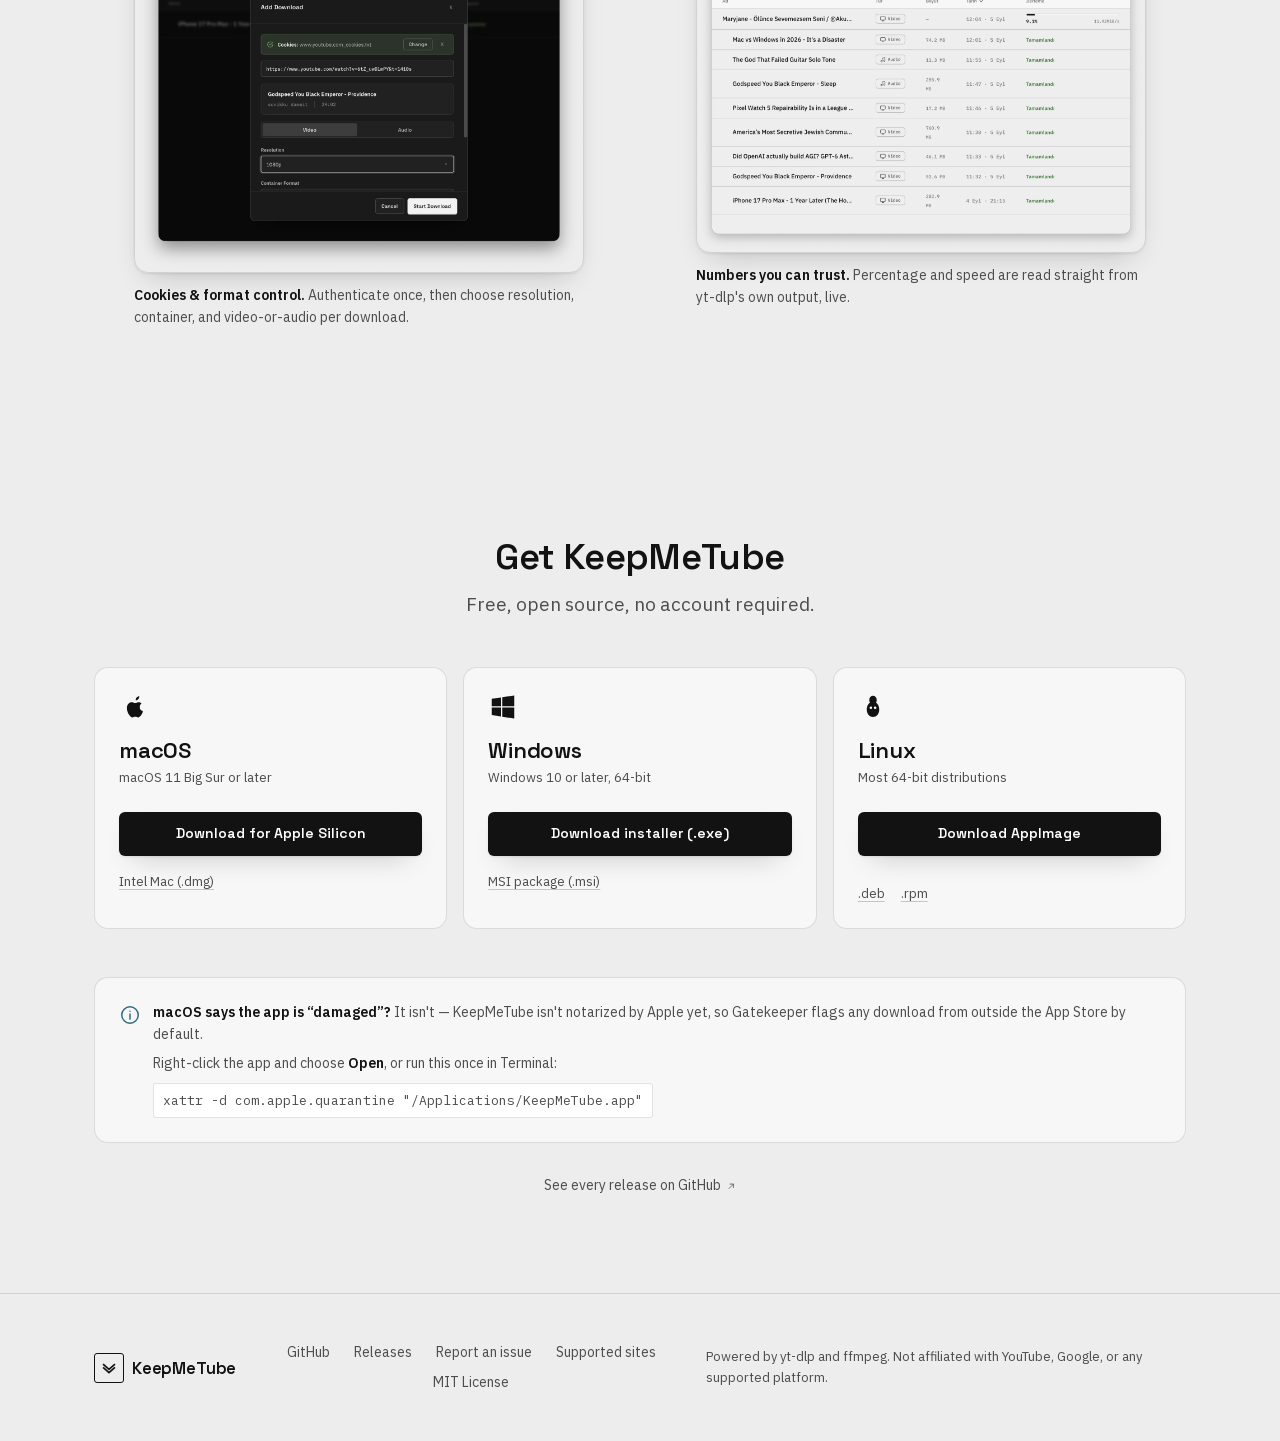
==== commit 673034fb: "Add favicon.ico so Google Search picks up a site icon The site only declared an SVG favicon plus a P" ====
--- a/index.html
+++ b/index.html
@@ -8,6 +8,7 @@
 <meta name="theme-color" content="#ededed" id="theme-color-meta">
 <link rel="canonical" href="https://keepmetube.t3tracon.com.tr/">
 
+<link rel="icon" href="favicon.ico" sizes="48x48">
 <link rel="icon" href="favicon.svg" type="image/svg+xml">
 <link rel="icon" href="assets/favicon-32.png" sizes="32x32" type="image/png">
 <link rel="apple-touch-icon" href="assets/apple-touch-icon.png">
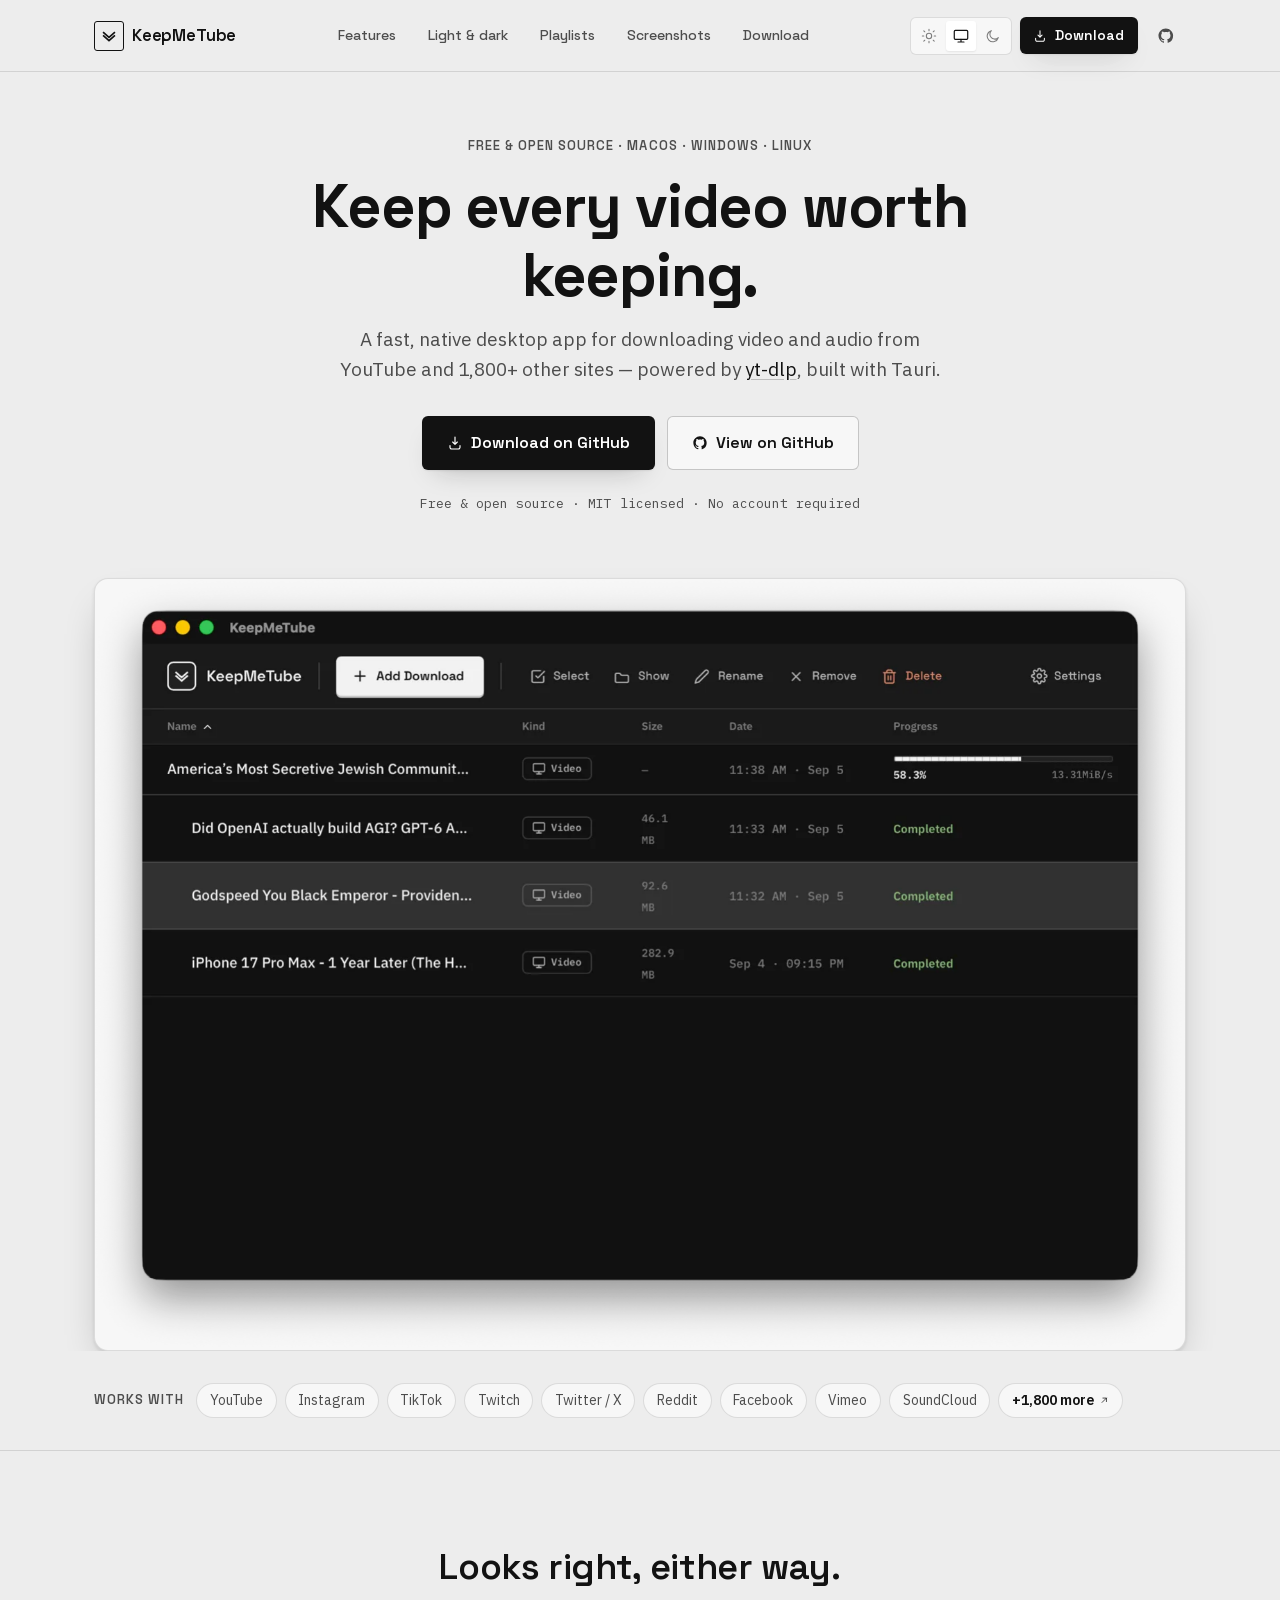
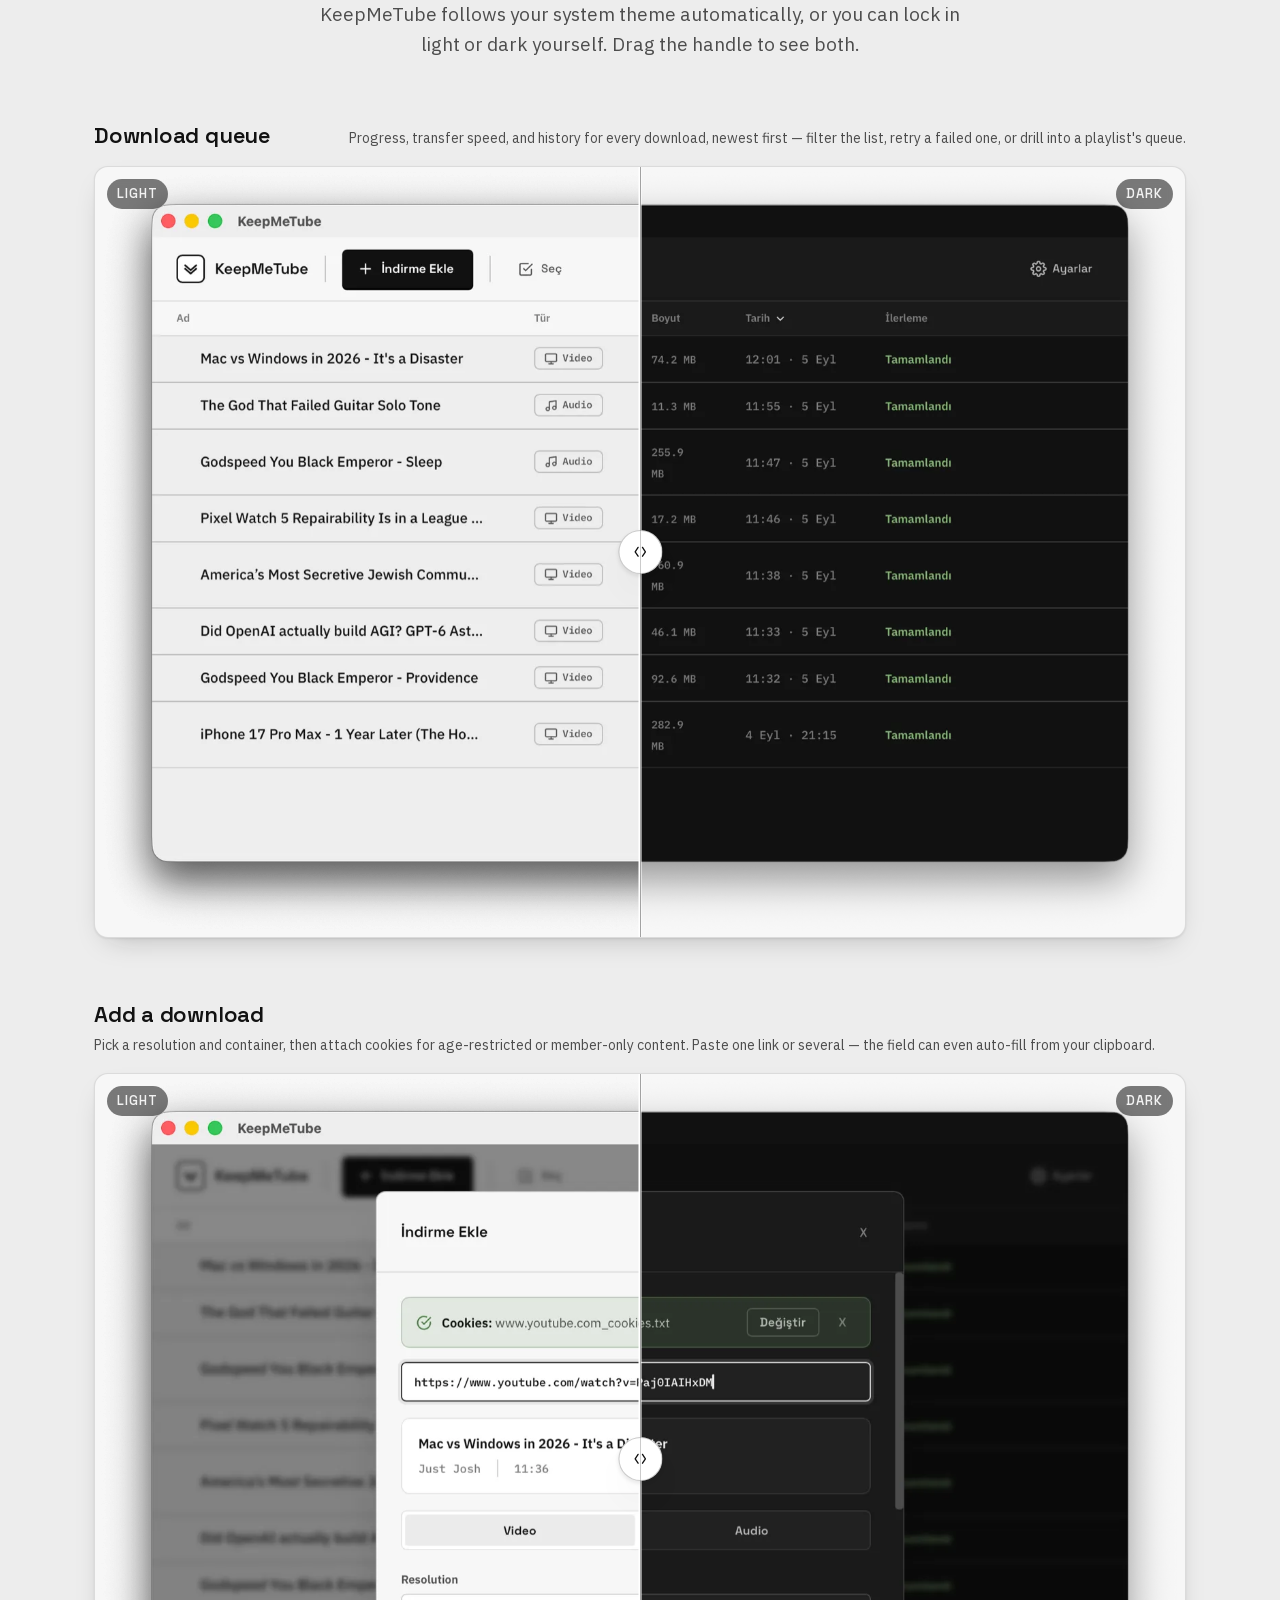
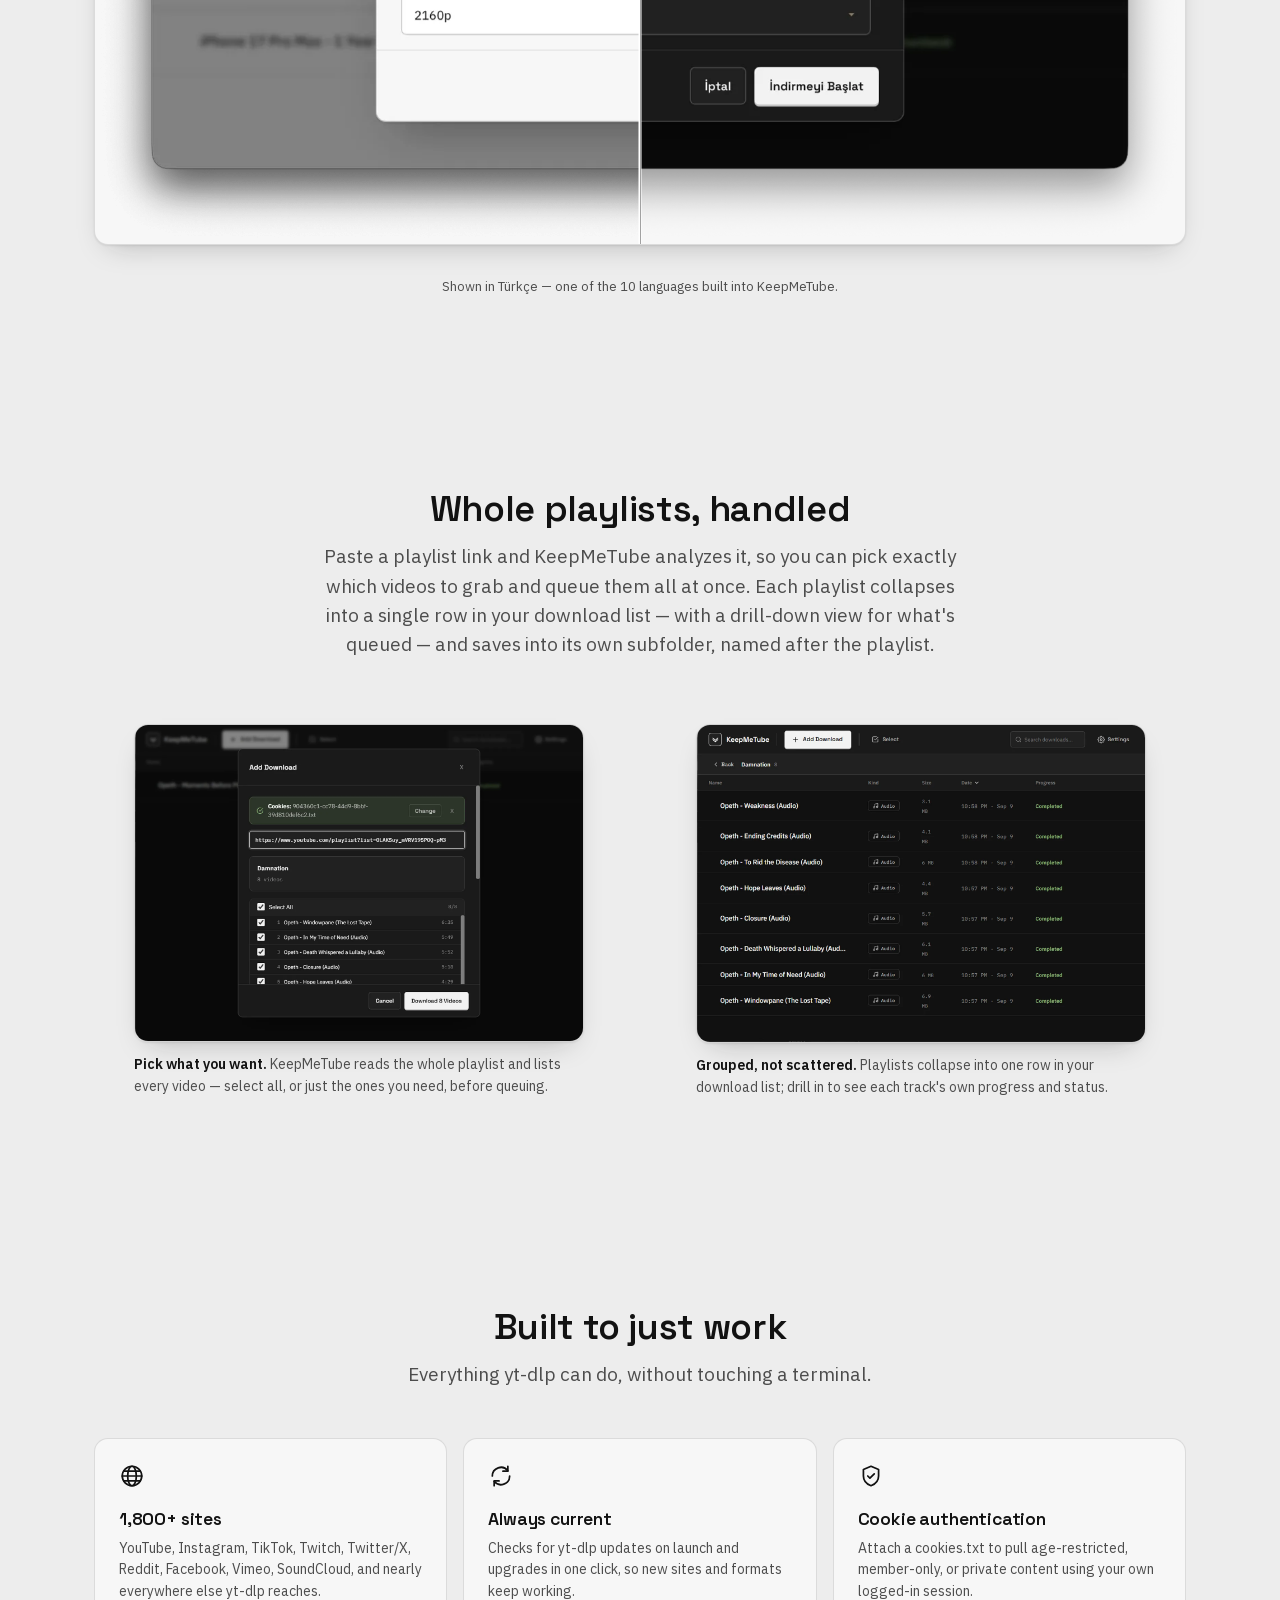
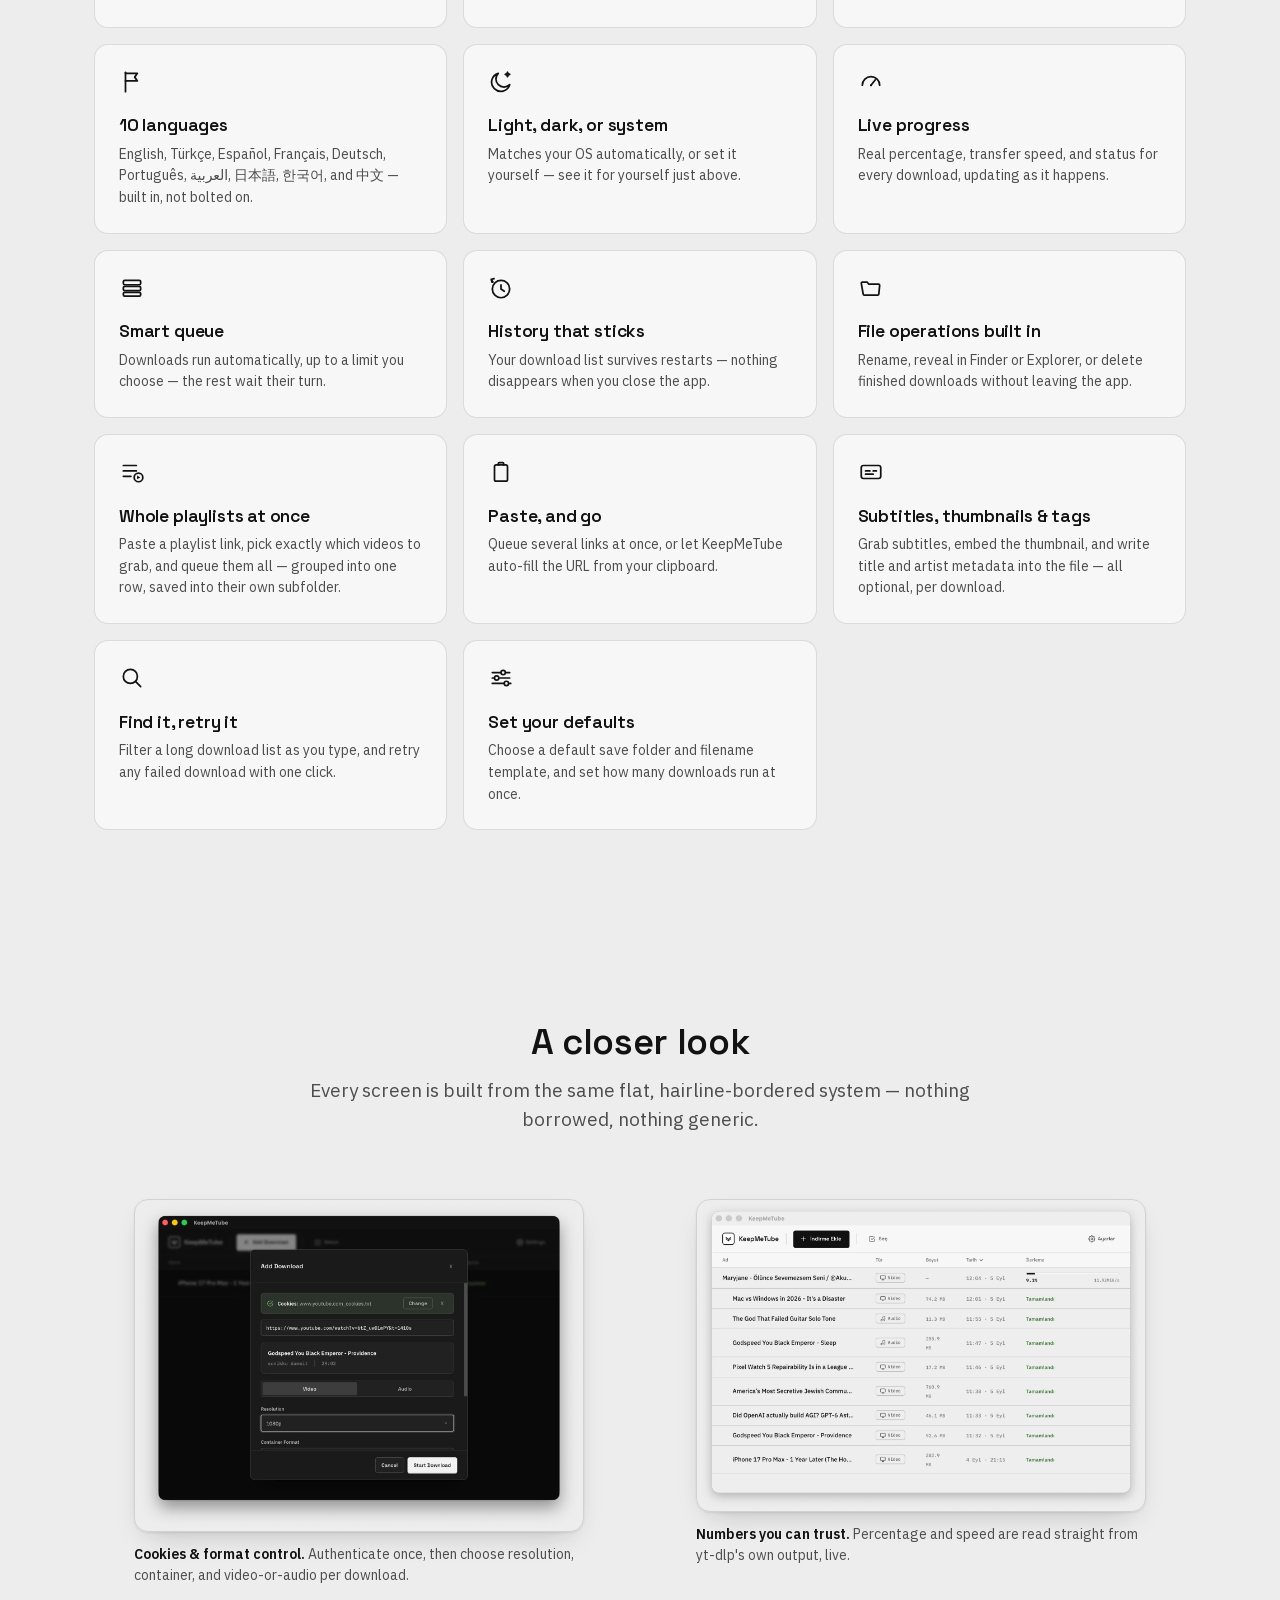
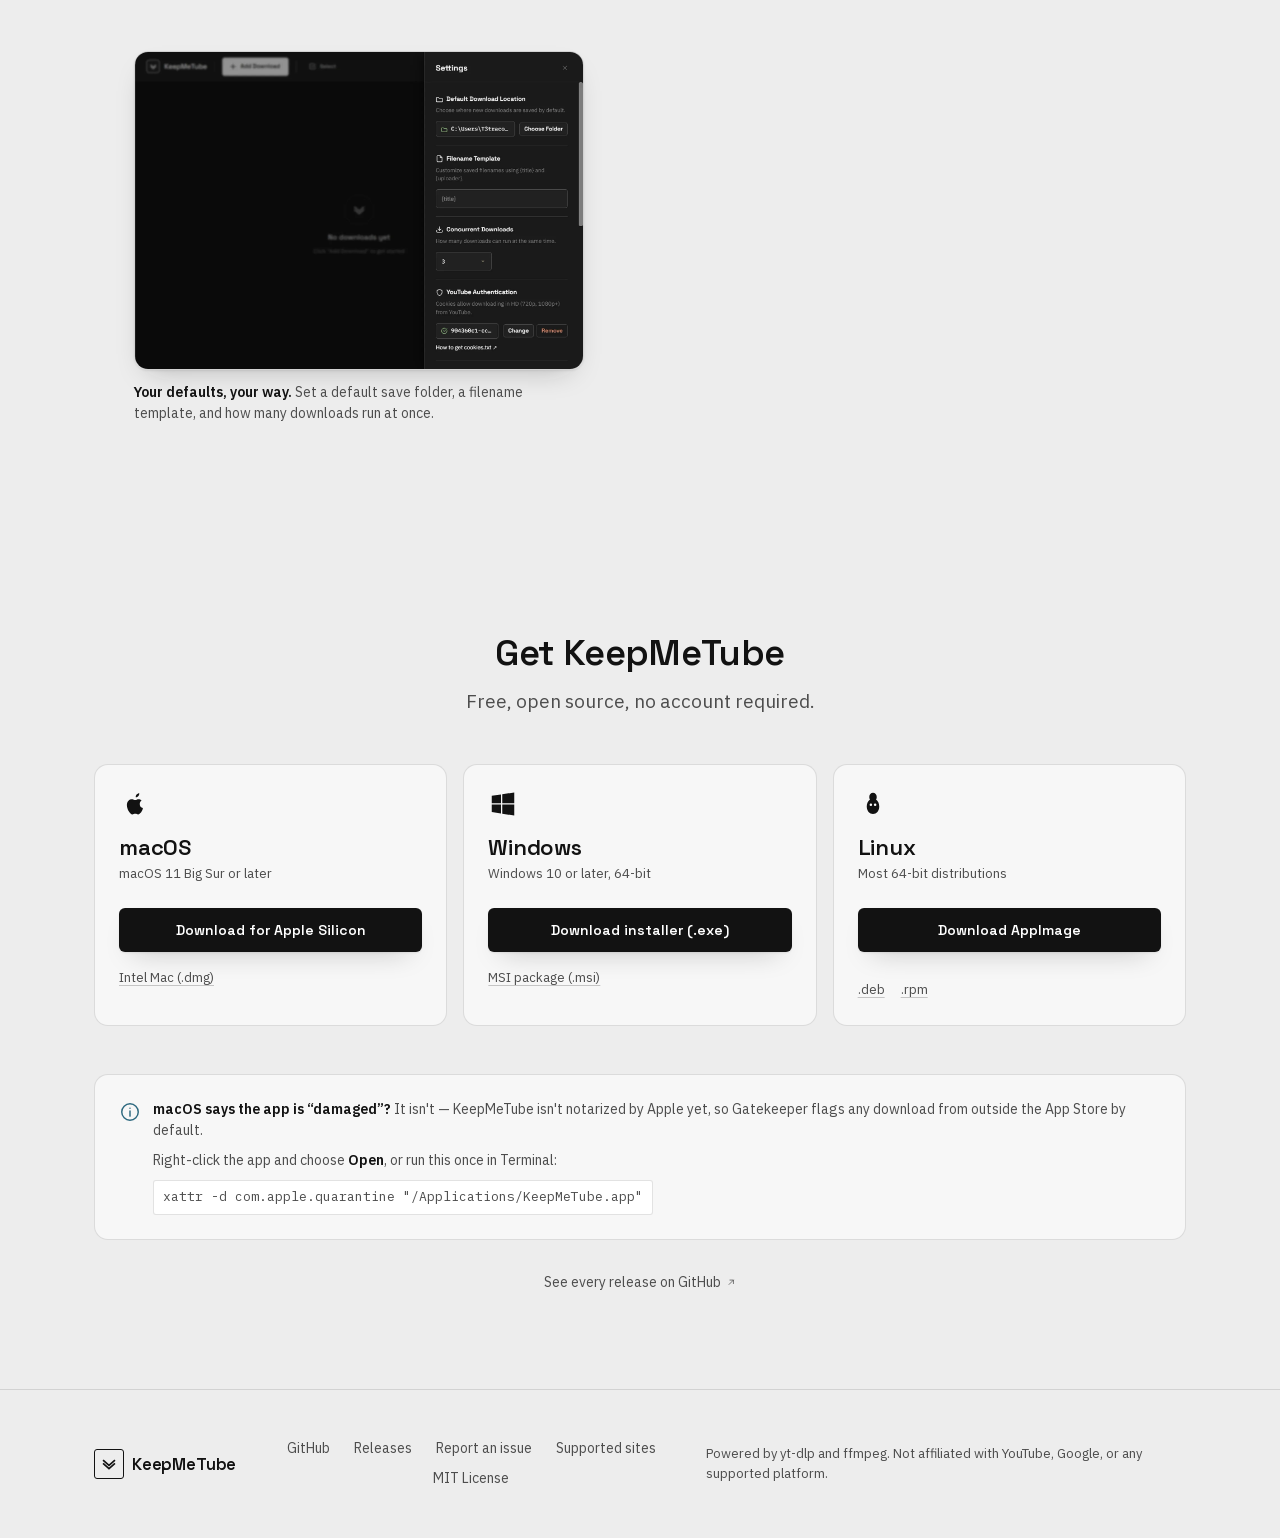
==== commit e38bde5a: "Add playlist downloads, bulk queueing, and other new features to the site copy; give playlists a ded" ====
--- a/index.html
+++ b/index.html
@@ -3,25 +3,37 @@
 <head>
 <meta charset="UTF-8">
 <meta name="viewport" content="width=device-width, initial-scale=1">
-<title>KeepMeTube — Keep Every Video Worth Keeping</title>
-<meta name="description" content="A free, open-source desktop app for downloading video and audio from YouTube and 1,800+ other sites. Fast and native on macOS, Windows, and Linux — powered by yt-dlp.">
+<title>KeepMeTube — YouTube to MP3 &amp; MP4 Downloader</title>
+<meta name="description" content="Download YouTube videos as MP4 or audio as MP3, plus 1,800+ other sites — free, open-source, and native on macOS, Windows, and Linux. Powered by yt-dlp.">
 <meta name="theme-color" content="#ededed" id="theme-color-meta">
 <link rel="canonical" href="https://keepmetube.t3tracon.com.tr/">
-
-<link rel="icon" href="favicon.ico" sizes="48x48">
-<link rel="icon" href="favicon.svg" type="image/svg+xml">
-<link rel="icon" href="assets/favicon-32.png" sizes="32x32" type="image/png">
-<link rel="apple-touch-icon" href="assets/apple-touch-icon.png">
-
-<meta property="og:title" content="KeepMeTube — Keep every video worth keeping">
-<meta property="og:description" content="A free, open-source desktop app for downloading video and audio from YouTube and 1,800+ other sites. macOS, Windows, and Linux.">
+<link rel="alternate" hreflang="en" href="https://keepmetube.t3tracon.com.tr/">
+<link rel="alternate" hreflang="tr" href="https://keepmetube.t3tracon.com.tr/tr/">
+<link rel="alternate" hreflang="es" href="https://keepmetube.t3tracon.com.tr/es/">
+<link rel="alternate" hreflang="fr" href="https://keepmetube.t3tracon.com.tr/fr/">
+<link rel="alternate" hreflang="de" href="https://keepmetube.t3tracon.com.tr/de/">
+<link rel="alternate" hreflang="pt" href="https://keepmetube.t3tracon.com.tr/pt/">
+<link rel="alternate" hreflang="ar" href="https://keepmetube.t3tracon.com.tr/ar/">
+<link rel="alternate" hreflang="ja" href="https://keepmetube.t3tracon.com.tr/ja/">
+<link rel="alternate" hreflang="ko" href="https://keepmetube.t3tracon.com.tr/ko/">
+<link rel="alternate" hreflang="zh" href="https://keepmetube.t3tracon.com.tr/zh/">
+<link rel="alternate" hreflang="x-default" href="https://keepmetube.t3tracon.com.tr/">
+
+<link rel="icon" href="/favicon.ico" sizes="48x48">
+<link rel="icon" href="/favicon.svg" type="image/svg+xml">
+<link rel="icon" href="/assets/favicon-32.png" sizes="32x32" type="image/png">
+<link rel="apple-touch-icon" href="/assets/apple-touch-icon.png">
+
+<meta property="og:title" content="KeepMeTube — YouTube to MP3 &amp; MP4 downloader">
+<meta property="og:description" content="Download YouTube videos as MP4 or audio as MP3, plus 1,800+ other sites. Free, open-source, macOS/Windows/Linux.">
 <meta property="og:type" content="website">
 <meta property="og:url" content="https://keepmetube.t3tracon.com.tr/">
+<meta property="og:locale" content="en_US">
 <meta property="og:site_name" content="KeepMeTube">
 <meta property="og:image" content="https://keepmetube.t3tracon.com.tr/assets/screenshots/list-dark-en.png">
 <meta name="twitter:card" content="summary_large_image">
-<meta name="twitter:title" content="KeepMeTube — Keep every video worth keeping">
-<meta name="twitter:description" content="A free, open-source desktop app for downloading video and audio from YouTube and 1,800+ other sites.">
+<meta name="twitter:title" content="KeepMeTube — YouTube to MP3 &amp; MP4 downloader">
+<meta name="twitter:description" content="Download YouTube videos as MP4 or audio as MP3, plus 1,800+ other sites. Free and open-source.">
 <meta name="twitter:image" content="https://keepmetube.t3tracon.com.tr/assets/screenshots/list-dark-en.png">
 
 <script type="application/ld+json">
@@ -30,7 +42,8 @@
   "@type": "SoftwareApplication",
   "name": "KeepMeTube",
   "url": "https://keepmetube.t3tracon.com.tr/",
-  "description": "A free, open-source desktop app for downloading video and audio from YouTube and 1,800+ other sites. Fast and native on macOS, Windows, and Linux — powered by yt-dlp.",
+  "description": "A free, open-source desktop app for downloading YouTube video as MP4 or audio as MP3, plus 1,800+ other sites. Fast and native on macOS, Windows, and Linux — powered by yt-dlp.",
+  "inLanguage": "en",
   "applicationCategory": "MultimediaApplication",
   "operatingSystem": "macOS, Windows, Linux",
   "offers": {
@@ -48,10 +61,10 @@
 }
 </script>
 
-<link rel="preload" href="fonts/SpaceGrotesk-variable-latin.woff2" as="font" type="font/woff2" crossorigin>
-<link rel="preload" href="fonts/IBMPlexSans-variable-latin.woff2" as="font" type="font/woff2" crossorigin>
-<link rel="stylesheet" href="css/fonts.css">
-<link rel="stylesheet" href="css/style.css">
+<link rel="preload" href="/fonts/SpaceGrotesk-variable-latin.woff2" as="font" type="font/woff2" crossorigin>
+<link rel="preload" href="/fonts/IBMPlexSans-variable-latin.woff2" as="font" type="font/woff2" crossorigin>
+<link rel="stylesheet" href="/css/fonts.css">
+<link rel="stylesheet" href="/css/style.css">
 </head>
 <body>
 
@@ -151,6 +164,29 @@
 </symbol>
 <symbol id="icon-drag" viewBox="0 0 24 24" fill="none" stroke="currentColor" stroke-width="1.8" stroke-linecap="round" stroke-linejoin="round">
   <path d="M9 6 5 12l4 6M15 6l4 6-4 6"/>
+</symbol>
+<symbol id="icon-playlist" viewBox="0 0 24 24" fill="none" stroke="currentColor" stroke-width="1.6" stroke-linecap="round" stroke-linejoin="round">
+  <path d="M4 6h12M4 11h12M4 16h7"/>
+  <circle cx="18" cy="17" r="4"/>
+  <path d="M16.7 15.3v3.4l3-1.7-3-1.7Z" fill="currentColor" stroke="none"/>
+</symbol>
+<symbol id="icon-clipboard" viewBox="0 0 24 24" fill="none" stroke="currentColor" stroke-width="1.6" stroke-linecap="round" stroke-linejoin="round">
+  <rect x="6" y="5.5" width="12" height="15" rx="1.6"/>
+  <path d="M9.5 5.5V4.3a1 1 0 0 1 1-1h3a1 1 0 0 1 1 1V5.5"/>
+</symbol>
+<symbol id="icon-captions" viewBox="0 0 24 24" fill="none" stroke="currentColor" stroke-width="1.6" stroke-linecap="round" stroke-linejoin="round">
+  <rect x="3" y="6" width="18" height="12" rx="2"/>
+  <path d="M7 11h4M7 14h7M14 11h3"/>
+</symbol>
+<symbol id="icon-search" viewBox="0 0 24 24" fill="none" stroke="currentColor" stroke-width="1.6" stroke-linecap="round" stroke-linejoin="round">
+  <circle cx="10.5" cy="10.5" r="6.5"/>
+  <path d="M20 20l-4.8-4.8"/>
+</symbol>
+<symbol id="icon-sliders" viewBox="0 0 24 24" fill="none" stroke="currentColor" stroke-width="1.6" stroke-linecap="round" stroke-linejoin="round">
+  <path d="M4 7h10M17 7h3M4 12h4M11 12h9M4 17h13M20 17h1"/>
+  <circle cx="14" cy="7" r="2" fill="var(--bg-1)"/>
+  <circle cx="8" cy="12" r="2" fill="var(--bg-1)"/>
+  <circle cx="17" cy="17" r="2" fill="var(--bg-1)"/>
 </symbol>
 </defs>
 </svg>
@@ -167,6 +203,7 @@
     <nav class="site-nav" aria-label="Primary">
       <a href="#features">Features</a>
       <a href="#compare">Light &amp; dark</a>
+      <a href="#playlists">Playlists</a>
       <a href="#screenshots">Screenshots</a>
       <a href="#download">Download</a>
     </nav>
@@ -197,6 +234,7 @@
 <div class="mobile-nav" id="mobile-nav" data-mobile-nav hidden>
   <a href="#features">Features</a>
   <a href="#compare">Light &amp; dark</a>
+  <a href="#playlists">Playlists</a>
   <a href="#screenshots">Screenshots</a>
   <a href="#download">Download</a>
   <a href="https://github.com/Tetracon05/KeepMeTube">GitHub</a>
@@ -230,8 +268,8 @@
     <div class="hero__shot wrap">
       <figure class="shot-frame reveal">
         <picture>
-          <source srcset="assets/screenshots/list-dark-en.webp" type="image/webp">
-          <img src="assets/screenshots/list-dark-en.png" alt="KeepMeTube download manager showing a list of completed and in-progress downloads with size, date, and progress columns" width="1600" height="1131" loading="eager">
+          <source srcset="/assets/screenshots/list-dark-en.webp" type="image/webp">
+          <img src="/assets/screenshots/list-dark-en.png" alt="KeepMeTube download manager showing a list of completed and in-progress downloads with size, date, and progress columns" width="1600" height="1131" loading="eager">
         </picture>
       </figure>
     </div>
@@ -263,17 +301,17 @@
       <div class="compare-block reveal">
         <div class="compare-block__head">
           <h3>Download queue</h3>
-          <p>Progress, transfer speed, and history for every download, at a glance.</p>
+          <p>Progress, transfer speed, and history for every download, newest first — filter the list, retry a failed one, or drill into a playlist's queue.</p>
         </div>
         <div class="compare" data-compare>
           <div class="compare__frame" data-compare-frame style="aspect-ratio: 1600 / 1131;">
             <picture>
-              <source srcset="assets/screenshots/queue-dark.webp" type="image/webp">
-              <img class="compare__img" src="assets/screenshots/queue-dark.png" alt="KeepMeTube download queue in dark mode" width="1600" height="1131" loading="lazy">
+              <source srcset="/assets/screenshots/queue-dark.webp" type="image/webp">
+              <img class="compare__img" src="/assets/screenshots/queue-dark.png" alt="KeepMeTube download queue in dark mode" width="1600" height="1131" loading="lazy">
             </picture>
             <picture>
-              <source srcset="assets/screenshots/queue-light.webp" type="image/webp">
-              <img class="compare__img compare__img--top" src="assets/screenshots/queue-light.png" alt="The same download queue in light mode" width="1600" height="1131" loading="lazy">
+              <source srcset="/assets/screenshots/queue-light.webp" type="image/webp">
+              <img class="compare__img compare__img--top" src="/assets/screenshots/queue-light.png" alt="The same download queue in light mode" width="1600" height="1131" loading="lazy">
             </picture>
             <span class="compare__tag compare__tag--left" aria-hidden="true">Light</span>
             <span class="compare__tag compare__tag--right" aria-hidden="true">Dark</span>
@@ -289,17 +327,17 @@
       <div class="compare-block reveal">
         <div class="compare-block__head">
           <h3>Add a download</h3>
-          <p>Pick a resolution and container, then attach cookies for age-restricted or member-only content.</p>
+          <p>Pick a resolution and container, then attach cookies for age-restricted or member-only content. Paste one link or several — the field can even auto-fill from your clipboard.</p>
         </div>
         <div class="compare" data-compare>
           <div class="compare__frame" data-compare-frame style="aspect-ratio: 1600 / 1131;">
             <picture>
-              <source srcset="assets/screenshots/modal-dark.webp" type="image/webp">
-              <img class="compare__img" src="assets/screenshots/modal-dark.png" alt="KeepMeTube add-download dialog in dark mode, with cookie authentication and resolution controls" width="1600" height="1131" loading="lazy">
+              <source srcset="/assets/screenshots/modal-dark.webp" type="image/webp">
+              <img class="compare__img" src="/assets/screenshots/modal-dark.png" alt="KeepMeTube add-download dialog in dark mode, with cookie authentication and resolution controls" width="1600" height="1131" loading="lazy">
             </picture>
             <picture>
-              <source srcset="assets/screenshots/modal-light.webp" type="image/webp">
-              <img class="compare__img compare__img--top" src="assets/screenshots/modal-light.png" alt="The same add-download dialog in light mode" width="1600" height="1131" loading="lazy">
+              <source srcset="/assets/screenshots/modal-light.webp" type="image/webp">
+              <img class="compare__img compare__img--top" src="/assets/screenshots/modal-light.png" alt="The same add-download dialog in light mode" width="1600" height="1131" loading="lazy">
             </picture>
             <span class="compare__tag compare__tag--left" aria-hidden="true">Light</span>
             <span class="compare__tag compare__tag--right" aria-hidden="true">Dark</span>
@@ -316,6 +354,30 @@
     </div>
   </section>
 
+  <section class="showcase" id="playlists">
+    <div class="wrap">
+      <h2>Whole playlists, handled</h2>
+      <p class="section-lead">Paste a playlist link and KeepMeTube analyzes it, so you can pick exactly which videos to grab and queue them all at once. Each playlist collapses into a single row in your download list — with a drill-down view for what's queued — and saves into its own subfolder, named after the playlist.</p>
+
+      <div class="showcase-grid">
+        <figure class="showcase-item reveal">
+          <picture>
+            <source srcset="/assets/screenshots/playlist-picker-dark.webp" type="image/webp">
+            <img src="/assets/screenshots/playlist-picker-dark.png" alt="Add Download dialog showing an analyzed YouTube playlist named Damnation with 8 videos listed and all selected for download" width="1600" height="1131" loading="lazy">
+          </picture>
+          <figcaption><strong>Pick what you want.</strong> KeepMeTube reads the whole playlist and lists every video — select all, or just the ones you need, before queuing.</figcaption>
+        </figure>
+        <figure class="showcase-item reveal">
+          <picture>
+            <source srcset="/assets/screenshots/playlist-list-dark.webp" type="image/webp">
+            <img src="/assets/screenshots/playlist-list-dark.png" alt="Download list drilled into the Damnation playlist, showing all 8 tracks completed with individual file size and progress" width="1600" height="1134" loading="lazy">
+          </picture>
+          <figcaption><strong>Grouped, not scattered.</strong> Playlists collapse into one row in your download list; drill in to see each track's own progress and status.</figcaption>
+        </figure>
+      </div>
+    </div>
+  </section>
+
   <section class="features" id="features">
     <div class="wrap">
       <h2>Built to just work</h2>
@@ -355,7 +417,7 @@
         <li class="feature-card reveal">
           <svg class="icon icon--feature" aria-hidden="true"><use href="#icon-stack"></use></svg>
           <h3>Smart queue</h3>
-          <p>Up to 3 downloads run at once; the rest wait their turn automatically.</p>
+          <p>Downloads run automatically, up to a limit you choose — the rest wait their turn.</p>
         </li>
         <li class="feature-card reveal">
           <svg class="icon icon--feature" aria-hidden="true"><use href="#icon-history"></use></svg>
@@ -366,6 +428,31 @@
           <svg class="icon icon--feature" aria-hidden="true"><use href="#icon-folder"></use></svg>
           <h3>File operations built in</h3>
           <p>Rename, reveal in Finder or Explorer, or delete finished downloads without leaving the app.</p>
+        </li>
+        <li class="feature-card reveal">
+          <svg class="icon icon--feature" aria-hidden="true"><use href="#icon-playlist"></use></svg>
+          <h3>Whole playlists at once</h3>
+          <p>Paste a playlist link, pick exactly which videos to grab, and queue them all — grouped into one row, saved into their own subfolder.</p>
+        </li>
+        <li class="feature-card reveal">
+          <svg class="icon icon--feature" aria-hidden="true"><use href="#icon-clipboard"></use></svg>
+          <h3>Paste, and go</h3>
+          <p>Queue several links at once, or let KeepMeTube auto-fill the URL from your clipboard.</p>
+        </li>
+        <li class="feature-card reveal">
+          <svg class="icon icon--feature" aria-hidden="true"><use href="#icon-captions"></use></svg>
+          <h3>Subtitles, thumbnails &amp; tags</h3>
+          <p>Grab subtitles, embed the thumbnail, and write title and artist metadata into the file — all optional, per download.</p>
+        </li>
+        <li class="feature-card reveal">
+          <svg class="icon icon--feature" aria-hidden="true"><use href="#icon-search"></use></svg>
+          <h3>Find it, retry it</h3>
+          <p>Filter a long download list as you type, and retry any failed download with one click.</p>
+        </li>
+        <li class="feature-card reveal">
+          <svg class="icon icon--feature" aria-hidden="true"><use href="#icon-sliders"></use></svg>
+          <h3>Set your defaults</h3>
+          <p>Choose a default save folder and filename template, and set how many downloads run at once.</p>
         </li>
       </ul>
     </div>
@@ -379,17 +466,24 @@
       <div class="showcase-grid">
         <figure class="showcase-item reveal">
           <picture>
-            <source srcset="assets/screenshots/modal-dark-en.webp" type="image/webp">
-            <img src="assets/screenshots/modal-dark-en.png" alt="Add Download dialog in English and dark mode, showing a connected cookies.txt file and a 1080p resolution selector" width="1600" height="1183" loading="lazy">
+            <source srcset="/assets/screenshots/modal-dark-en.webp" type="image/webp">
+            <img src="/assets/screenshots/modal-dark-en.png" alt="Add Download dialog in English and dark mode, showing a connected cookies.txt file and a 1080p resolution selector" width="1600" height="1183" loading="lazy">
           </picture>
           <figcaption><strong>Cookies &amp; format control.</strong> Authenticate once, then choose resolution, container, and video-or-audio per download.</figcaption>
         </figure>
         <figure class="showcase-item reveal">
           <picture>
-            <source srcset="assets/screenshots/progress-light.webp" type="image/webp">
-            <img src="assets/screenshots/progress-light.png" alt="Download list in light mode with an active download at 9.1 percent and a transfer speed of 11.92 MiB per second" width="1600" height="1111" loading="lazy">
+            <source srcset="/assets/screenshots/progress-light.webp" type="image/webp">
+            <img src="/assets/screenshots/progress-light.png" alt="Download list in light mode with an active download at 9.1 percent and a transfer speed of 11.92 MiB per second" width="1600" height="1111" loading="lazy">
           </picture>
           <figcaption><strong>Numbers you can trust.</strong> Percentage and speed are read straight from yt-dlp's own output, live.</figcaption>
+        </figure>
+        <figure class="showcase-item reveal">
+          <picture>
+            <source srcset="/assets/screenshots/settings-dark.webp" type="image/webp">
+            <img src="/assets/screenshots/settings-dark.png" alt="KeepMeTube settings panel showing default download location, filename template, and concurrent downloads controls" width="1600" height="1131" loading="lazy">
+          </picture>
+          <figcaption><strong>Your defaults, your way.</strong> Set a default save folder, a filename template, and how many downloads run at once.</figcaption>
         </figure>
       </div>
     </div>
@@ -467,6 +561,6 @@
   </div>
 </footer>
 
-<script src="js/main.js"></script>
+<script src="/js/main.js"></script>
 </body>
 </html>
--- a/css/style.css
+++ b/css/style.css
@@ -600,7 +600,7 @@
 }
 
 @media (min-width: 700px) {
-  .platform-strip__inner { flex-direction: row; text-align: left; }
+  .platform-strip__inner { flex-direction: row; text-align: start; }
 }
 
 /* ==========================================================================
@@ -636,7 +636,7 @@
 /* ==========================================================================
    Compare / slider
    ========================================================================== */
-.compare-block { margin-top: var(--sp-8); text-align: left; }
+.compare-block { margin-top: var(--sp-8); text-align: start; }
 .compare-block__head {
   display: flex;
   flex-wrap: wrap;
@@ -756,7 +756,7 @@
   grid-template-columns: 1fr;
   gap: var(--sp-4);
   margin-top: var(--sp-7);
-  text-align: left;
+  text-align: start;
 }
 .feature-card {
   position: relative;
@@ -810,7 +810,7 @@
   grid-template-columns: 1fr;
   gap: var(--sp-6);
   margin-top: var(--sp-7);
-  text-align: left;
+  text-align: start;
 }
 .showcase-item picture {
   display: block;
@@ -844,7 +844,7 @@
   grid-template-columns: 1fr;
   gap: var(--sp-4);
   margin-top: var(--sp-7);
-  text-align: left;
+  text-align: start;
 }
 .platform-card {
   position: relative;
@@ -900,7 +900,7 @@
 .callout {
   display: flex;
   gap: var(--sp-3);
-  text-align: left;
+  text-align: start;
   background: var(--bg-1);
   border: 1px solid var(--border);
   border-radius: var(--radius-lg);
@@ -957,7 +957,7 @@
 .footer__fine { font-size: var(--fs-xs); color: var(--ink-1); max-width: 60ch; }
 
 @media (min-width: 780px) {
-  .footer__inner { flex-direction: row; justify-content: space-between; text-align: left; }
+  .footer__inner { flex-direction: row; justify-content: space-between; text-align: start; }
 }
 
 /* ==========================================================================
